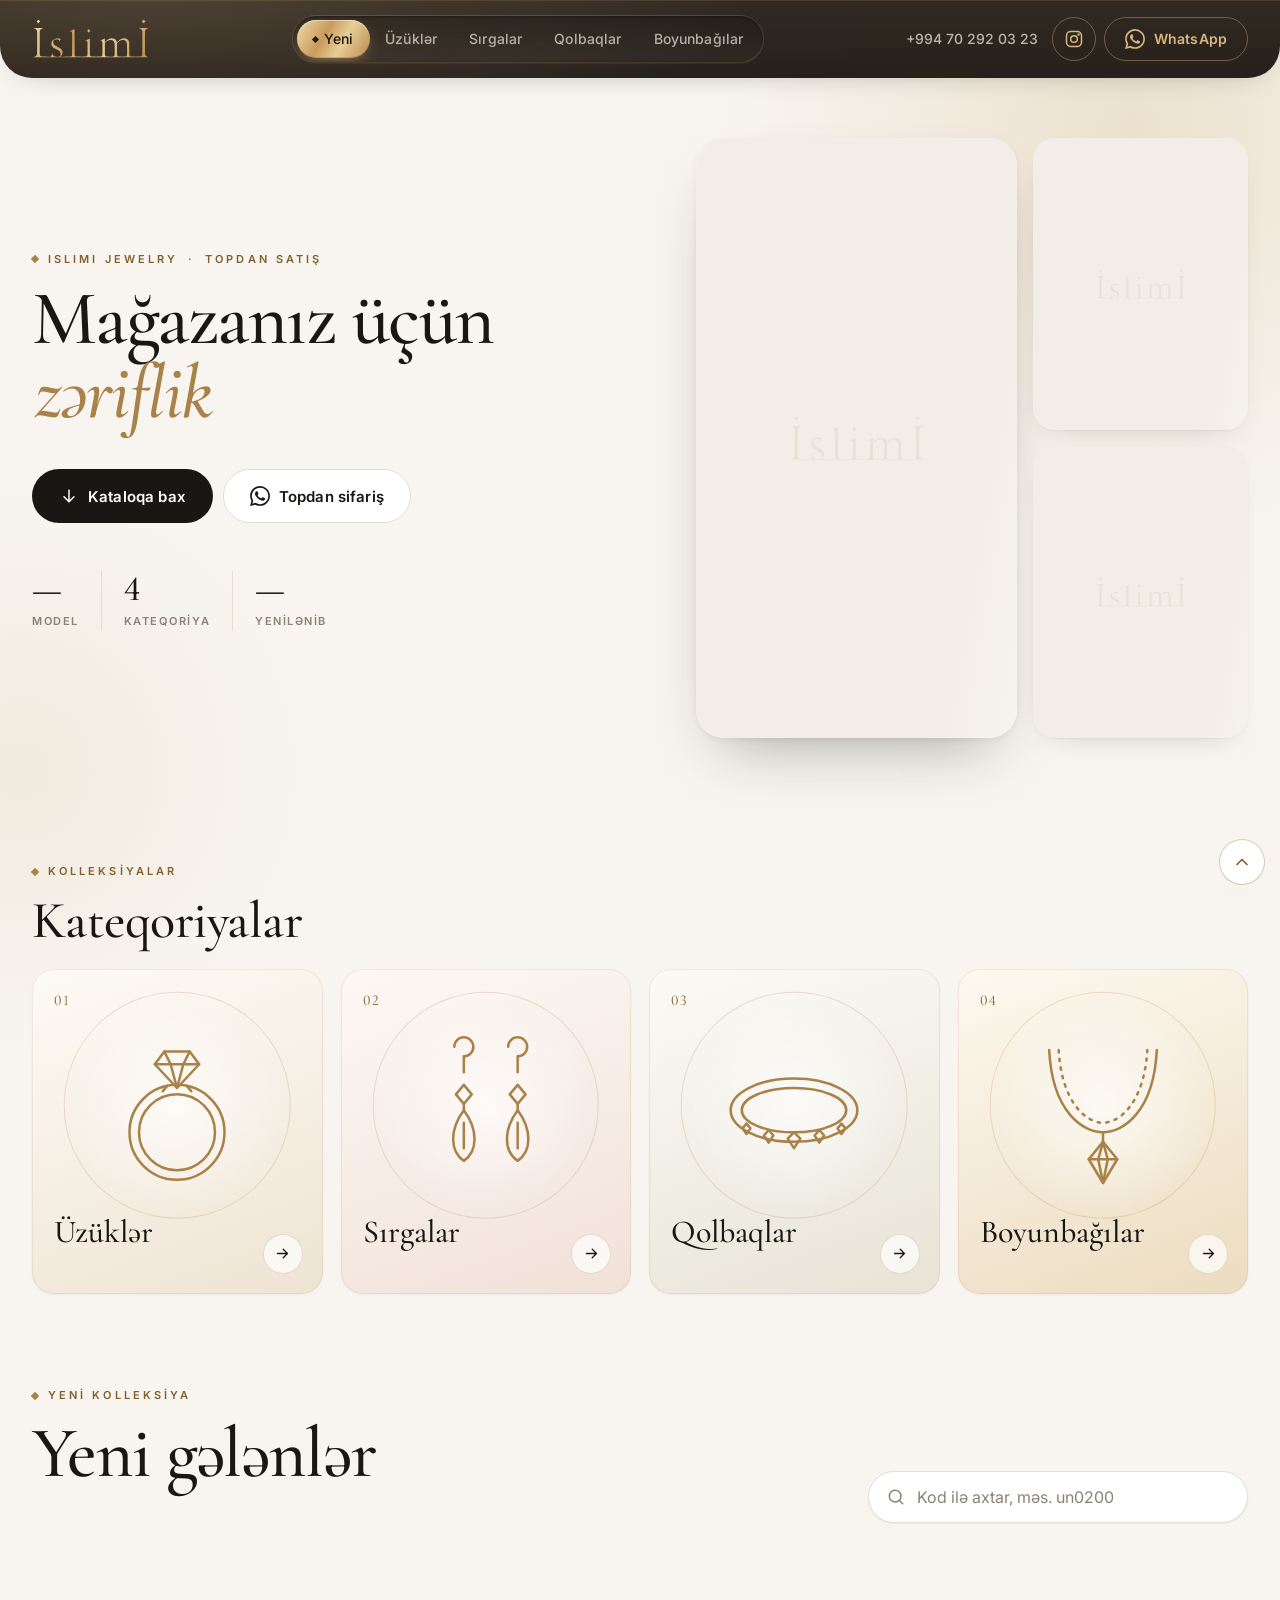
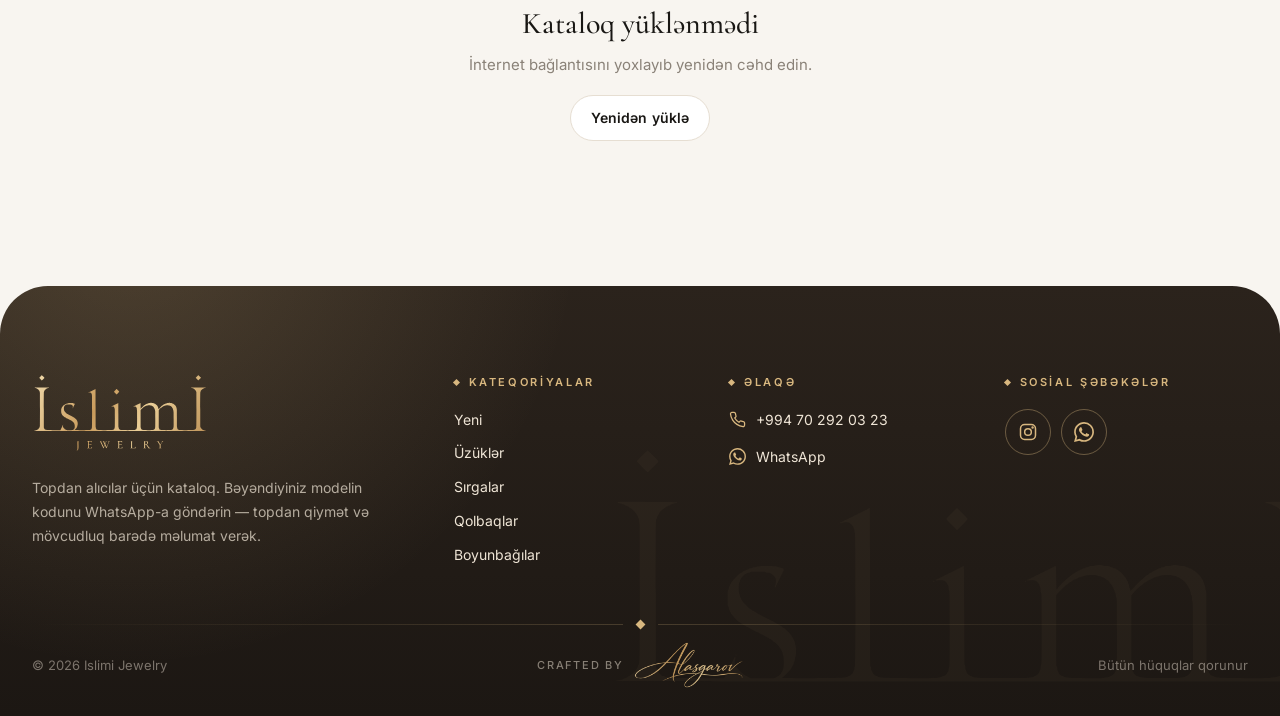
==== index.html @ 76384a24 "Keep the light copy in the viewer until the full video can play through On slow connections the view" ====
<!DOCTYPE html>
<html lang="az">
<head>
  <meta charset="UTF-8" />
  <meta name="viewport" content="width=device-width, initial-scale=1, viewport-fit=cover" />
  <title>Islimi Jewelry — topdan zinət əşyaları kataloqu</title>
  <meta name="description" content="Islimi Jewelry — topdan alıcılar üçün kataloq: üzüklər, sırgalar, qolbaqlar və boyunbağılar. Modelin kodunu WhatsApp-a göndərin." />
  <meta name="theme-color" content="#2b231c" />
  <link rel="canonical" href="https://catalog.islimi.az/" />
  <meta property="og:type" content="website" />
  <meta property="og:site_name" content="Islimi Jewelry" />
  <meta property="og:title" content="Islimi Jewelry — topdan zinət əşyaları kataloqu" />
  <meta property="og:description" content="Islimi Jewelry — topdan alıcılar üçün kataloq: üzüklər, sırgalar, qolbaqlar və boyunbağılar. Modelin kodunu WhatsApp-a göndərin." />
  <meta property="og:url" content="https://catalog.islimi.az/" />
  <link rel="icon" href="data:image/svg+xml,%3Csvg xmlns='http://www.w3.org/2000/svg' viewBox='0 0 64 64'%3E%3Crect width='64' height='64' rx='16' fill='%23191714'/%3E%3Crect x='23' y='23' width='18' height='18' fill='%23c9a76f' transform='rotate(45 32 32)'/%3E%3C/svg%3E" />

  <link rel="preconnect" href="https://upload-to-r2.ramizagayev122.workers.dev" crossorigin />
  <link rel="preconnect" href="https://video.islimi.az" />
  <link rel="preconnect" href="https://fonts.googleapis.com" />
  <link rel="preconnect" href="https://fonts.gstatic.com" crossorigin />
  <link rel="stylesheet" href="https://fonts.googleapis.com/css2?family=Cormorant+Garamond:ital,wght@0,500;0,600;1,500&amp;family=Inter:wght@400;500;600&amp;display=swap" />
  <link rel="stylesheet" href="/assets/catalog.css?v=df0a2f86" />
  <script defer src="/assets/catalog.js?v=a91914e0"></script>

  <script type="text/javascript">
    (function(c,l,a,r,i,t,y){
        c[a]=c[a]||function(){(c[a].q=c[a].q||[]).push(arguments)};
        t=l.createElement(r);t.async=1;t.src="https://www.clarity.ms/tag/"+i;
        y=l.getElementsByTagName(r)[0];y.parentNode.insertBefore(t,y);
    })(window, document, "clarity", "script", "shfkj35kk3");
  </script>
</head>
<body class="is-home">
  <a class="skip" href="#grid">Kataloqa keç</a>

  <header class="header" id="header">
    <div class="header__inner wrap">
      <a class="header__logo" href="/" aria-label="Islimi Jewelry — ana səhifə"><span class="logo-mark" role="img" aria-label="Islimi"></span></a>
      <nav class="cats" id="cats" aria-label="Kateqoriyalar">
        <span class="cats__pill" aria-hidden="true"></span>
        <a class="chip" href="/" data-slug="" aria-current="page"><span class="diamond" aria-hidden="true"></span>Yeni</a>
        <a class="chip" href="/uzukler" data-slug="uzukler">Üzüklər <span class="chip__count"></span></a>
        <a class="chip" href="/sirqalar" data-slug="sirqalar">Sırgalar <span class="chip__count"></span></a>
        <a class="chip" href="/qolbaqlar" data-slug="qolbaqlar">Qolbaqlar <span class="chip__count"></span></a>
        <a class="chip" href="/boyunbagilar" data-slug="boyunbagilar">Boyunbağılar <span class="chip__count"></span></a>
      </nav>
      <div class="header__actions">
        <a class="header__phone" href="tel:+994702920323">+994 70 292 03 23</a>
        <a class="icon-btn header__call" href="tel:+994702920323" aria-label="Zəng edin: +994 70 292 03 23"><svg class="icon" viewBox="0 0 24 24" fill="none" stroke="currentColor" stroke-width="1.8" stroke-linecap="round" stroke-linejoin="round" aria-hidden="true"><path d="M22 16.92v3a2 2 0 0 1-2.18 2 19.79 19.79 0 0 1-8.63-3.07 19.5 19.5 0 0 1-6-6 19.79 19.79 0 0 1-3.07-8.67A2 2 0 0 1 4.11 2h3a2 2 0 0 1 2 1.72c.13.96.36 1.9.7 2.81a2 2 0 0 1-.45 2.11L8.09 9.91a16 16 0 0 0 6 6l1.27-1.27a2 2 0 0 1 2.11-.45c.91.34 1.85.57 2.81.7A2 2 0 0 1 22 16.92z"/></svg></a>
        <a class="icon-btn" href="https://www.instagram.com/islimi_jewellery/" target="_blank" rel="noopener" aria-label="Instagram"><svg class="icon" viewBox="0 0 24 24" fill="none" stroke="currentColor" stroke-width="1.8" stroke-linecap="round" stroke-linejoin="round" aria-hidden="true"><rect x="3" y="3" width="18" height="18" rx="5"/><circle cx="12" cy="12" r="4"/><circle cx="17.5" cy="6.5" r=".6" fill="currentColor"/></svg></a>
        <a class="btn btn--wa header__wa" href="https://wa.me/994702920323?text=Salam%21" target="_blank" rel="noopener" aria-label="WhatsApp ilə yazın"><svg class="icon" viewBox="0 0 24 24" fill="currentColor" aria-hidden="true"><path d="M17.47 14.38c-.3-.15-1.76-.87-2.03-.97-.27-.1-.47-.15-.67.15-.2.3-.77.97-.94 1.16-.17.2-.35.22-.64.08-.3-.15-1.26-.47-2.39-1.48-.88-.79-1.48-1.76-1.65-2.06-.17-.3-.02-.46.13-.6.13-.14.3-.35.45-.52.15-.18.2-.3.3-.5.1-.2.05-.37-.03-.52-.07-.15-.67-1.61-.92-2.2-.24-.58-.49-.5-.67-.51h-.57c-.2 0-.52.07-.79.37-.27.3-1.04 1.02-1.04 2.48 0 1.46 1.07 2.88 1.21 3.07.15.2 2.1 3.2 5.08 4.49.71.31 1.26.49 1.7.63.71.22 1.36.19 1.87.12.57-.09 1.76-.72 2-1.41.25-.7.25-1.29.18-1.42-.08-.12-.28-.2-.57-.35M12.05 21.79h-.01a9.87 9.87 0 0 1-5.03-1.38l-.36-.21-3.74.98 1-3.65-.24-.37a9.86 9.86 0 0 1-1.51-5.26c0-5.45 4.44-9.88 9.89-9.88 2.64 0 5.12 1.03 6.99 2.9a9.83 9.83 0 0 1 2.89 6.99c0 5.45-4.44 9.88-9.88 9.88m8.41-18.3A11.82 11.82 0 0 0 12.05 0C5.5 0 .16 5.34.16 11.89c0 2.1.55 4.14 1.59 5.95L.06 24l6.3-1.65a11.88 11.88 0 0 0 5.69 1.45c6.55 0 11.89-5.34 11.89-11.89 0-3.18-1.24-6.17-3.48-8.42"/></svg><span>WhatsApp</span></a>
      </div>
    </div>
  </header>

  <main>
    <section class="hero home-only is-loading" id="hero">
      <div class="wrap hero__grid">
        <div class="hero__text reveal">
          <p class="eyebrow"><span class="diamond" aria-hidden="true"></span><span lang="en">Islimi Jewelry</span><span aria-hidden="true">·</span><span>Topdan satış</span></p>
          <h1 class="hero__title">Mağazanız üçün <em>zəriflik</em></h1>
          <div class="hero__cta">
            <a class="btn btn--dark btn--lg" href="#catalog" data-scroll><svg class="icon" viewBox="0 0 24 24" fill="none" stroke="currentColor" stroke-width="1.8" stroke-linecap="round" stroke-linejoin="round" aria-hidden="true"><path d="M12 5v14M6 13l6 6 6-6"/></svg>Kataloqa bax</a>
            <a class="btn btn--ghost btn--lg" href="https://wa.me/994702920323?text=Salam%21" target="_blank" rel="noopener"><svg class="icon" viewBox="0 0 24 24" fill="currentColor" aria-hidden="true"><path d="M17.47 14.38c-.3-.15-1.76-.87-2.03-.97-.27-.1-.47-.15-.67.15-.2.3-.77.97-.94 1.16-.17.2-.35.22-.64.08-.3-.15-1.26-.47-2.39-1.48-.88-.79-1.48-1.76-1.65-2.06-.17-.3-.02-.46.13-.6.13-.14.3-.35.45-.52.15-.18.2-.3.3-.5.1-.2.05-.37-.03-.52-.07-.15-.67-1.61-.92-2.2-.24-.58-.49-.5-.67-.51h-.57c-.2 0-.52.07-.79.37-.27.3-1.04 1.02-1.04 2.48 0 1.46 1.07 2.88 1.21 3.07.15.2 2.1 3.2 5.08 4.49.71.31 1.26.49 1.7.63.71.22 1.36.19 1.87.12.57-.09 1.76-.72 2-1.41.25-.7.25-1.29.18-1.42-.08-.12-.28-.2-.57-.35M12.05 21.79h-.01a9.87 9.87 0 0 1-5.03-1.38l-.36-.21-3.74.98 1-3.65-.24-.37a9.86 9.86 0 0 1-1.51-5.26c0-5.45 4.44-9.88 9.89-9.88 2.64 0 5.12 1.03 6.99 2.9a9.83 9.83 0 0 1 2.89 6.99c0 5.45-4.44 9.88-9.88 9.88m8.41-18.3A11.82 11.82 0 0 0 12.05 0C5.5 0 .16 5.34.16 11.89c0 2.1.55 4.14 1.59 5.95L.06 24l6.3-1.65a11.88 11.88 0 0 0 5.69 1.45c6.55 0 11.89-5.34 11.89-11.89 0-3.18-1.24-6.17-3.48-8.42"/></svg>Topdan sifariş</a>
          </div>
          <dl class="hero__stats">
            <div class="stat"><dt class="stat__label">model</dt><dd class="stat__num" id="statTotal"></dd></div>
            <div class="stat"><dt class="stat__label">kateqoriya</dt><dd class="stat__num">4</dd></div>
            <div class="stat"><dt class="stat__label">yenilənib</dt><dd class="stat__num" id="statUpdated"></dd></div>
          </dl>
        </div>
        <div class="hero__visual reveal" id="heroShots">
          <button class="shot shot--main media" type="button" data-shot="0" aria-label="Məhsula bax">
            <span class="shot__ph logo-mark" aria-hidden="true"></span>
            <video muted playsinline loop preload="none"></video>
            <span class="badge badge--pin shot__badge" hidden><span class="diamond" aria-hidden="true"></span>Seçilmiş</span>
          </button>
          <button class="shot media" type="button" data-shot="1" aria-label="Məhsula bax">
            <span class="shot__ph logo-mark" aria-hidden="true"></span>
            <video muted playsinline loop preload="none"></video>
            <span class="shot__code"></span>
          </button>
          <button class="shot media" type="button" data-shot="2" aria-label="Məhsula bax">
            <span class="shot__ph logo-mark" aria-hidden="true"></span>
            <video muted playsinline loop preload="none"></video>
            <span class="shot__code"></span>
          </button>
          <div class="hero__tag" id="heroTag" hidden>
            <span class="hero__tag-text"><span class="hero__tag-code" id="heroCode"></span><span class="hero__tag-cat" id="heroCat"></span></span>
            <a class="card__wa" id="heroWa" href="https://wa.me/994702920323?text=Salam%21" target="_blank" rel="noopener" aria-label="WhatsApp ilə sifariş et"><svg class="icon" viewBox="0 0 24 24" fill="currentColor" aria-hidden="true"><path d="M17.47 14.38c-.3-.15-1.76-.87-2.03-.97-.27-.1-.47-.15-.67.15-.2.3-.77.97-.94 1.16-.17.2-.35.22-.64.08-.3-.15-1.26-.47-2.39-1.48-.88-.79-1.48-1.76-1.65-2.06-.17-.3-.02-.46.13-.6.13-.14.3-.35.45-.52.15-.18.2-.3.3-.5.1-.2.05-.37-.03-.52-.07-.15-.67-1.61-.92-2.2-.24-.58-.49-.5-.67-.51h-.57c-.2 0-.52.07-.79.37-.27.3-1.04 1.02-1.04 2.48 0 1.46 1.07 2.88 1.21 3.07.15.2 2.1 3.2 5.08 4.49.71.31 1.26.49 1.7.63.71.22 1.36.19 1.87.12.57-.09 1.76-.72 2-1.41.25-.7.25-1.29.18-1.42-.08-.12-.28-.2-.57-.35M12.05 21.79h-.01a9.87 9.87 0 0 1-5.03-1.38l-.36-.21-3.74.98 1-3.65-.24-.37a9.86 9.86 0 0 1-1.51-5.26c0-5.45 4.44-9.88 9.89-9.88 2.64 0 5.12 1.03 6.99 2.9a9.83 9.83 0 0 1 2.89 6.99c0 5.45-4.44 9.88-9.88 9.88m8.41-18.3A11.82 11.82 0 0 0 12.05 0C5.5 0 .16 5.34.16 11.89c0 2.1.55 4.14 1.59 5.95L.06 24l6.3-1.65a11.88 11.88 0 0 0 5.69 1.45c6.55 0 11.89-5.34 11.89-11.89 0-3.18-1.24-6.17-3.48-8.42"/></svg></a>
          </div>
        </div>
      </div>
    </section>

    <section class="section home-only reveal">
      <div class="wrap">
        <div class="section-head">
          <div>
            <p class="eyebrow"><span class="diamond" aria-hidden="true"></span>Kolleksiyalar</p>
            <h2 class="section-title">Kateqoriyalar</h2>
          </div>
        </div>
        <div class="tiles" id="tiles">
          <a class="tile tile--uzukler" href="/uzukler" data-slug="uzukler">
            <span class="tile__index">01</span>
            <span class="tile__icon" aria-hidden="true"><svg viewBox="0 0 120 120" fill="none" stroke="currentColor" stroke-width="1.6" stroke-linecap="round" stroke-linejoin="round"><circle cx="60" cy="76" r="30"/><circle cx="60" cy="76" r="24"/><path d="M46 33 52 25h16l6 8-14 15z"/><path d="M46 33h28M52 25l4 8 4 15 4-15 4-8"/><path d="M54 46.5l-3 3.5M66 46.5l3 3.5"/></svg></span>
            <span class="tile__body"><span><span class="tile__name">Üzüklər</span><span class="tile__count" data-count="uzukler">&nbsp;</span></span><span class="tile__arrow"><svg class="icon" viewBox="0 0 24 24" fill="none" stroke="currentColor" stroke-width="1.8" stroke-linecap="round" stroke-linejoin="round" aria-hidden="true"><path d="M5 12h14M13 6l6 6-6 6"/></svg></span></span>
          </a>
          <a class="tile tile--sirqalar" href="/sirqalar" data-slug="sirqalar">
            <span class="tile__index">02</span>
            <span class="tile__icon" aria-hidden="true"><svg viewBox="0 0 120 120" fill="none" stroke="currentColor" stroke-width="1.6" stroke-linecap="round" stroke-linejoin="round"><path d="M40 22a6 6 0 1 1 6 6v10"/><path d="M46 46l5 6-5 6-5-6z"/><path d="M46 58v4"/><path d="M46 62c-9 12-9 26 0 32 9-6 9-20 0-32z"/><path d="M46 70v16"/><path d="M74 22a6 6 0 1 1 6 6v10"/><path d="M80 46l5 6-5 6-5-6z"/><path d="M80 58v4"/><path d="M80 62c-9 12-9 26 0 32 9-6 9-20 0-32z"/><path d="M80 70v16"/></svg></span>
            <span class="tile__body"><span><span class="tile__name">Sırgalar</span><span class="tile__count" data-count="sirqalar">&nbsp;</span></span><span class="tile__arrow"><svg class="icon" viewBox="0 0 24 24" fill="none" stroke="currentColor" stroke-width="1.8" stroke-linecap="round" stroke-linejoin="round" aria-hidden="true"><path d="M5 12h14M13 6l6 6-6 6"/></svg></span></span>
          </a>
          <a class="tile tile--qolbaqlar" href="/qolbaqlar" data-slug="qolbaqlar">
            <span class="tile__index">03</span>
            <span class="tile__icon" aria-hidden="true"><svg viewBox="0 0 120 120" fill="none" stroke="currentColor" stroke-width="1.6" stroke-linecap="round" stroke-linejoin="round"><ellipse cx="60" cy="62" rx="40" ry="20"/><ellipse cx="60" cy="62" rx="33" ry="14"/><path d="M60 76l4 4-4 6-4-6z"/><path d="M44 74.5l3 3.5-3 4.5-3-4.5zM76 74.5l3 3.5-3 4.5-3-4.5z"/><path d="M30 70.5l2.5 3-2.5 3.5-2.5-3.5zM90 70.5l2.5 3-2.5 3.5-2.5-3.5z"/></svg></span>
            <span class="tile__body"><span><span class="tile__name">Qolbaqlar</span><span class="tile__count" data-count="qolbaqlar">&nbsp;</span></span><span class="tile__arrow"><svg class="icon" viewBox="0 0 24 24" fill="none" stroke="currentColor" stroke-width="1.8" stroke-linecap="round" stroke-linejoin="round" aria-hidden="true"><path d="M5 12h14M13 6l6 6-6 6"/></svg></span></span>
          </a>
          <a class="tile tile--boyunbagilar" href="/boyunbagilar" data-slug="boyunbagilar">
            <span class="tile__index">04</span>
            <span class="tile__icon" aria-hidden="true"><svg viewBox="0 0 120 120" fill="none" stroke="currentColor" stroke-width="1.6" stroke-linecap="round" stroke-linejoin="round"><path d="M26 24c2 40 22 52 34 52s32-12 34-52"/><path d="M32 24c2 34 18 46 28 46s26-12 28-46" stroke-dasharray="1.5 4"/><path d="M60 76v6"/><path d="M60 82l9 11-9 15-9-15z"/><path d="M51 93h18M60 82l-3 11 3 15 3-15z"/></svg></span>
            <span class="tile__body"><span><span class="tile__name">Boyunbağılar</span><span class="tile__count" data-count="boyunbagilar">&nbsp;</span></span><span class="tile__arrow"><svg class="icon" viewBox="0 0 24 24" fill="none" stroke="currentColor" stroke-width="1.8" stroke-linecap="round" stroke-linejoin="round" aria-hidden="true"><path d="M5 12h14M13 6l6 6-6 6"/></svg></span></span>
          </a>
        </div>
      </div>
    </section>

    <section class="wrap" id="catalog">
      <div class="intro">
        <div>
          <p class="eyebrow" id="pageEyebrow"><span class="diamond" aria-hidden="true"></span>Yeni kolleksiya</p>
          <h2 class="intro__title" id="pageTitle">Yeni gələnlər</h2>
          <p class="intro__meta" id="pageMeta" aria-live="polite"></p>
        </div>
        <label class="search" role="search">
          <svg class="icon" viewBox="0 0 24 24" fill="none" stroke="currentColor" stroke-width="1.8" stroke-linecap="round" stroke-linejoin="round" aria-hidden="true"><circle cx="11" cy="11" r="7"/><path d="m20 20-3.5-3.5"/></svg>
          <input id="search" type="search" placeholder="Kod ilə axtar, məs. un0200" autocomplete="off" autocapitalize="off" spellcheck="false" enterkeyhint="search" aria-label="Kod ilə axtar" />
          <button class="search__clear" id="searchClear" type="button" aria-label="Təmizlə" hidden><svg class="icon" viewBox="0 0 24 24" fill="none" stroke="currentColor" stroke-width="2" stroke-linecap="round" stroke-linejoin="round" aria-hidden="true"><path d="M6 6l12 12M18 6 6 18"/></svg></button>
        </label>
      </div>

      <div class="grid" id="grid"></div>
      <div class="status" id="status" aria-live="polite"></div>
      <button class="btn btn--outline more" id="more" type="button" hidden>Daha çox göstər</button>
      <div class="sentinel" id="sentinel" aria-hidden="true"></div>
    </section>

  </main>

  <footer class="footer">
    <div class="wrap">
      <div class="footer__grid">
        <div class="footer__about">
          <a href="/" class="footer__logo" aria-label="Islimi Jewelry"><span class="logo-mark logo-mark--full" role="img" aria-label="Islimi Jewelry"></span></a>
          <p>Topdan alıcılar üçün kataloq. Bəyəndiyiniz modelin kodunu WhatsApp-a göndərin — topdan qiymət və mövcudluq barədə məlumat verək.</p>
        </div>
        <div>
          <h4>Kateqoriyalar</h4>
          <ul class="footer__cats">
            <li><a href="/">Yeni</a></li>
            <li><a href="/uzukler">Üzüklər</a></li>
            <li><a href="/sirqalar">Sırgalar</a></li>
            <li><a href="/qolbaqlar">Qolbaqlar</a></li>
            <li><a href="/boyunbagilar">Boyunbağılar</a></li>
          </ul>
        </div>
        <div>
          <h4>Əlaqə</h4>
          <ul>
            <li><a class="contact" href="tel:+994702920323"><svg class="icon" viewBox="0 0 24 24" fill="none" stroke="currentColor" stroke-width="1.8" stroke-linecap="round" stroke-linejoin="round" aria-hidden="true"><path d="M22 16.92v3a2 2 0 0 1-2.18 2 19.79 19.79 0 0 1-8.63-3.07 19.5 19.5 0 0 1-6-6 19.79 19.79 0 0 1-3.07-8.67A2 2 0 0 1 4.11 2h3a2 2 0 0 1 2 1.72c.13.96.36 1.9.7 2.81a2 2 0 0 1-.45 2.11L8.09 9.91a16 16 0 0 0 6 6l1.27-1.27a2 2 0 0 1 2.11-.45c.91.34 1.85.57 2.81.7A2 2 0 0 1 22 16.92z"/></svg>+994 70 292 03 23</a></li>
            <li><a class="contact" href="https://wa.me/994702920323?text=Salam%21" target="_blank" rel="noopener"><svg class="icon" viewBox="0 0 24 24" fill="currentColor" aria-hidden="true"><path d="M17.47 14.38c-.3-.15-1.76-.87-2.03-.97-.27-.1-.47-.15-.67.15-.2.3-.77.97-.94 1.16-.17.2-.35.22-.64.08-.3-.15-1.26-.47-2.39-1.48-.88-.79-1.48-1.76-1.65-2.06-.17-.3-.02-.46.13-.6.13-.14.3-.35.45-.52.15-.18.2-.3.3-.5.1-.2.05-.37-.03-.52-.07-.15-.67-1.61-.92-2.2-.24-.58-.49-.5-.67-.51h-.57c-.2 0-.52.07-.79.37-.27.3-1.04 1.02-1.04 2.48 0 1.46 1.07 2.88 1.21 3.07.15.2 2.1 3.2 5.08 4.49.71.31 1.26.49 1.7.63.71.22 1.36.19 1.87.12.57-.09 1.76-.72 2-1.41.25-.7.25-1.29.18-1.42-.08-.12-.28-.2-.57-.35M12.05 21.79h-.01a9.87 9.87 0 0 1-5.03-1.38l-.36-.21-3.74.98 1-3.65-.24-.37a9.86 9.86 0 0 1-1.51-5.26c0-5.45 4.44-9.88 9.89-9.88 2.64 0 5.12 1.03 6.99 2.9a9.83 9.83 0 0 1 2.89 6.99c0 5.45-4.44 9.88-9.88 9.88m8.41-18.3A11.82 11.82 0 0 0 12.05 0C5.5 0 .16 5.34.16 11.89c0 2.1.55 4.14 1.59 5.95L.06 24l6.3-1.65a11.88 11.88 0 0 0 5.69 1.45c6.55 0 11.89-5.34 11.89-11.89 0-3.18-1.24-6.17-3.48-8.42"/></svg>WhatsApp</a></li>
            <li class="contact-ig"><a class="contact" href="https://www.instagram.com/islimi_jewellery/" target="_blank" rel="noopener"><svg class="icon" viewBox="0 0 24 24" fill="none" stroke="currentColor" stroke-width="1.8" stroke-linecap="round" stroke-linejoin="round" aria-hidden="true"><rect x="3" y="3" width="18" height="18" rx="5"/><circle cx="12" cy="12" r="4"/><circle cx="17.5" cy="6.5" r=".6" fill="currentColor"/></svg>@islimi_jewellery</a></li>
          </ul>
        </div>
        <div>
          <h4>Sosial şəbəkələr</h4>
          <div class="footer__social">
            <a href="https://www.instagram.com/islimi_jewellery/" target="_blank" rel="noopener" aria-label="Instagram"><svg class="icon" viewBox="0 0 24 24" fill="none" stroke="currentColor" stroke-width="1.8" stroke-linecap="round" stroke-linejoin="round" aria-hidden="true"><rect x="3" y="3" width="18" height="18" rx="5"/><circle cx="12" cy="12" r="4"/><circle cx="17.5" cy="6.5" r=".6" fill="currentColor"/></svg></a>
            <a href="https://wa.me/994702920323?text=Salam%21" target="_blank" rel="noopener" aria-label="WhatsApp"><svg class="icon" viewBox="0 0 24 24" fill="currentColor" aria-hidden="true"><path d="M17.47 14.38c-.3-.15-1.76-.87-2.03-.97-.27-.1-.47-.15-.67.15-.2.3-.77.97-.94 1.16-.17.2-.35.22-.64.08-.3-.15-1.26-.47-2.39-1.48-.88-.79-1.48-1.76-1.65-2.06-.17-.3-.02-.46.13-.6.13-.14.3-.35.45-.52.15-.18.2-.3.3-.5.1-.2.05-.37-.03-.52-.07-.15-.67-1.61-.92-2.2-.24-.58-.49-.5-.67-.51h-.57c-.2 0-.52.07-.79.37-.27.3-1.04 1.02-1.04 2.48 0 1.46 1.07 2.88 1.21 3.07.15.2 2.1 3.2 5.08 4.49.71.31 1.26.49 1.7.63.71.22 1.36.19 1.87.12.57-.09 1.76-.72 2-1.41.25-.7.25-1.29.18-1.42-.08-.12-.28-.2-.57-.35M12.05 21.79h-.01a9.87 9.87 0 0 1-5.03-1.38l-.36-.21-3.74.98 1-3.65-.24-.37a9.86 9.86 0 0 1-1.51-5.26c0-5.45 4.44-9.88 9.89-9.88 2.64 0 5.12 1.03 6.99 2.9a9.83 9.83 0 0 1 2.89 6.99c0 5.45-4.44 9.88-9.88 9.88m8.41-18.3A11.82 11.82 0 0 0 12.05 0C5.5 0 .16 5.34.16 11.89c0 2.1.55 4.14 1.59 5.95L.06 24l6.3-1.65a11.88 11.88 0 0 0 5.69 1.45c6.55 0 11.89-5.34 11.89-11.89 0-3.18-1.24-6.17-3.48-8.42"/></svg></a>
          </div>
        </div>
      </div>
      <div class="footer__divider" aria-hidden="true"><span class="diamond"></span></div>
      <div class="footer__bottom">
        <span class="footer__copy">© <span data-year>2026</span> Islimi Jewelry</span>
        <a class="sig" href="https://alasgarov.com" target="_blank" rel="noopener" aria-label="Crafted by Alasgarov"><span>Crafted by</span><svg viewBox="0 0 380 160" aria-hidden="true"><mask id="islSigMask"><g fill="none" stroke="#fff" stroke-linecap="round" stroke-linejoin="round"><path d="M5,115.8l.4,2.4l.6,1.6l1.8,2.1l2,1.3l2.2,1l4.2,.8l4.8,.5l4,0l7-1l4.2-.9l4.3-1.2l5.5-1.9l9-3.8l11.5-6.5l12.3-8.3l10.2-8.4l6.8-6l10-9.7l1.8-2l1.3-2.8l5.2-2.8l1-2.2l2.1-2.5l16.6-18l9.2-9.7l15.5-15.3l8-7.1l7.7-6.1l3.8-2.4l3.8-.9l.8,.5l.1,0l4.8-2l-4.8,2l.2,.6l-.8,3.7l-8.5,15.2l-8,15.5l-8.9,18.7l-4.5,10.3l-.6,2.2l-2.1,2.8l-.5,2.5l-4.8,12.5l-3.2,9.7l-2.1,7.6l-1.5,6.4l-1.2,8.3l.6,7.3l.6,2.7l1.4,2.3l1.4,1.4" pathLength="1" stroke-width="8.5" class="sig-stroke" style="animation-delay:0.1s;animation-duration:0.35s"/><path d="M5,115.8l.5-2l1.1-2.3l1.8-2.5l3.1-3.4l6.7-5.3l9.3-5.6l11.5-5.6l12.8-5l12.2-4.1l16-4.1l10.5-2l12-1.7l4.5-.2l2.1,.8l5-2.3l1.9,.7l10.8,0l9.7,.6l10.7,1.3l2.6,1.4l1.8-1.2l2.2,1.5l6.2,1.7l3.5,1.3l1.5,.9l.5,0l3-3.2l.7-.2l2.3,.1l1.3-.5l3.7-2.9l10.3-9.5l8-8.7l4.8-6l4.3-6l3.7-6l1.4-3.3l.5-2l-.4-1l-1.1-.6l-1.2,0l-1.3,.5l-4.3,2.7l-7.2,6.9l-3.8,4.2l-7.8,9.8l-7.3,10.5l-4.7,7.5l-1.5,4l-3.9,4.5l-.6,2l-5.8,11.5l-2.8,7.2l-.9,3.6l0,2.4l.6,1.8l.7,.7l1.3,.1l3-1.3l6-5l7.3-6.7l1.7-.5l.7,.2l.8,.7l.5,1.5l.7,.5l2.6-.4l4.4-2.9l6-5l3.7-1.3l1.8-2.4l.3-1.2l-.2-.6l3.7-.9l-3.7,.9l0-.2l-.8-1.4l-.8-.8l-2-.5l-1,.1l-2.7,1l-3.7,2.5l-3,2.7l-2.6,3l-2.3,3l-.8,2l.4,1.9l1,.5l2.3-.4l1.2-.6l3.2-2.3l6-5l2.6-.9l.6,.2l.2,.3l-.4,3l.4,2l.5,1.2l.7,.4l1,.1l3-.7l4.7-2.8l6.5-5.1l2.5-1.2l.7-.9l.8-2.3l2.5-2.6l2.5-1.4l1.9-.2l-1.9,.2l-2,1.1l-2,1.7l-1.4,2l-.2,2l.4,1.5l1.9,3l.7,2.5l-.3,2.8l-.8,2l-1.8,2l-3.5,2.5l-3.2,1.3l-2.6,.2l-1.3-.6l-.2-1l.5-1.2l1.6-1.6l3-2.1l4.7-2.6l3.6-.8l1.1-1.5l1.3-.8l2-.6l3.5-1.5l2-.4l.8,.1l.6,.6l.2,1l-1.2,3.2l-.2,2.2l.6,.7l1.2,0l2-.6l1.5-.9l3.3-2.3l6-5.2l1.2-.6l2-.3l.7-1l.1-2l-1-1.2l-1.6-1l-2.2-.2l-2.2,.8l-2,1.1l-7.5,6.2l6.2-5.3l3.5-2.2l2-.6l1.8,0l1.2,.5l1.5,1.4l4-2l-4,2l.4,1l-.2,1.5l-.9,2l-1.3,6.2l-4.3,7.3l-.6,.2l-1.4-.5l-2,.5l-11.7,6.3l-1.7,1.7l-5.4,1.1l-1.6,2l-13,7.8l-8.8,6.3l-7,6.1l-4.6,5l-2.4,3.2l-2,3.8l-1,3.5l.3,2.7l1.5,2.6l2.2,1.4l3,.8l4.8-.2l2.4-.6l4-1.4l6.8-3.6l5.8-4.1l4.7-4.1l5.3-5.2l8.1-10l7-10.8l1.1-3l2.5-2.3l.7-2.5l1.8-3.4l.7-2.5l4.2-6.8l.6-.2l1.3,.2l2-.5l3.7-2.2l2-.5l.7,.3l.4,.6l.2,2.6l.4,1.3l.8,.3l2.2-.6l1.3-.5l2-1.4l6.5-5.2l2.8-.9l.9-.6l1.3-1.7l.6-1.5l0-.1l2.9-.4l-2.9,.4l-.1-.9l-1-1.7l-1.5-.7l-1.8-.1l-3,1.1l-2.4,1.5l-2.6,2.1l-5.8,6.3l-.6,1.5l.2,3l1,.4l3.2-1l8.3-6.4l1-.6l2-.5l.5,.2l.1,.4l-.1,4l.4,1.5l1.1,.9l2-.1l1.3-.4l2-1.1l2.7-1.9l5.3-4.4l2-2l1.3-2.2l1.8-1.6l.7-1l.6-2.2l-.3-.8l-1.1,0l-1.1,.8l-.6,1.2l.1,1.8l.8,.8l1.2,.6l4,.4l.8,.7l.4,1l-.5,2.5l-3.7,6l-1.9,4l.3,2.2l.7,.8l.9,.1l2.3-.5l1.5-.8l4.5-3.2l5-4.1l2-.9l1,0l.5,.4l0,2l.4,2.2l.8,1.4l.8,.3l1.5-.2l2.5-1.2l2.8-2.3l2.3-2.4l1.4-2l1.4-2.8l.3-2.5l-.5-1.3l-1.9-1.1l-1,0l-1,.3l-2,1.3l-2.6,2.3l-4.5,5.7l3.3-4.2l2.5-2.7l2.3-1.8l1.4-.8l1-.2l1,.2l2,1.3l.8,.1l4.8-.5l5.4-1.5l1.8-.1l.7,.4l.4,.6l5.4-3l-5.4,3l-.3,2.3l-3.2,6l-1.6,4.2l-.2,1.5l.1,1.3l.6,.7l.7,.1l1.8-.4l2-1.1l18-16.3l8.2-6.5l6.3-3.6l2.7-1.2l3-.9l1.6-.1" pathLength="1" stroke-width="7.5" class="sig-stroke" style="animation-delay:0.5s;animation-duration:0.95s"/><path d="M99.5,135.5l3.3-2l7.7-3.8l12.5-5.2l10-3.5l3.1-.6l1-1.4l3.7-.4l13.4-3.5l14.8-2.9l12.2-1.7l13.3-1l19.5,.3l2.6,.8l5.2-.8l1.7,.8l7.7,.7l2,1l2.3-1.1l2,.8l13.5,1.8l17.5,1.4l19.5,0l3-.2l16-1.8l20.2-3l7.6-.7l11.7-.3l7,.6l8.5,1.6l3.8,1.1l4.2,1.9l2.2,1.5l2.5,2.3l1.3,2.3l0,2" pathLength="1" stroke-width="7.5" class="sig-stroke" style="animation-delay:1.5s;animation-duration:0.3s"/></g></mask><image href="/assets/alasgarov-gold.webp" width="380" height="160" mask="url(#islSigMask)"/></svg></a>
        <span class="footer__rights">Bütün hüquqlar qorunur</span>
      </div>
    </div>
  </footer>

  <div class="floating">
    <button class="fab fab--top" id="toTop" type="button" aria-label="Yuxarı"><svg class="icon" viewBox="0 0 24 24" fill="none" stroke="currentColor" stroke-width="2" stroke-linecap="round" stroke-linejoin="round" aria-hidden="true"><path d="m18 15-6-6-6 6"/></svg></button>
    <a class="fab fab--wa" href="https://wa.me/994702920323?text=Salam%21" target="_blank" rel="noopener" aria-label="WhatsApp ilə yazın"><svg class="icon" viewBox="0 0 24 24" fill="currentColor" aria-hidden="true"><path d="M17.47 14.38c-.3-.15-1.76-.87-2.03-.97-.27-.1-.47-.15-.67.15-.2.3-.77.97-.94 1.16-.17.2-.35.22-.64.08-.3-.15-1.26-.47-2.39-1.48-.88-.79-1.48-1.76-1.65-2.06-.17-.3-.02-.46.13-.6.13-.14.3-.35.45-.52.15-.18.2-.3.3-.5.1-.2.05-.37-.03-.52-.07-.15-.67-1.61-.92-2.2-.24-.58-.49-.5-.67-.51h-.57c-.2 0-.52.07-.79.37-.27.3-1.04 1.02-1.04 2.48 0 1.46 1.07 2.88 1.21 3.07.15.2 2.1 3.2 5.08 4.49.71.31 1.26.49 1.7.63.71.22 1.36.19 1.87.12.57-.09 1.76-.72 2-1.41.25-.7.25-1.29.18-1.42-.08-.12-.28-.2-.57-.35M12.05 21.79h-.01a9.87 9.87 0 0 1-5.03-1.38l-.36-.21-3.74.98 1-3.65-.24-.37a9.86 9.86 0 0 1-1.51-5.26c0-5.45 4.44-9.88 9.89-9.88 2.64 0 5.12 1.03 6.99 2.9a9.83 9.83 0 0 1 2.89 6.99c0 5.45-4.44 9.88-9.88 9.88m8.41-18.3A11.82 11.82 0 0 0 12.05 0C5.5 0 .16 5.34.16 11.89c0 2.1.55 4.14 1.59 5.95L.06 24l6.3-1.65a11.88 11.88 0 0 0 5.69 1.45c6.55 0 11.89-5.34 11.89-11.89 0-3.18-1.24-6.17-3.48-8.42"/></svg></a>
  </div>

  <div class="toast" id="toast" role="status" aria-live="polite"></div>

  <div class="lb" id="lb" role="dialog" aria-modal="true" aria-labelledby="lbCode" hidden>
    <div class="lb__backdrop" data-close></div>
    <div class="lb__panel">
      <button class="lb__close" type="button" data-close aria-label="Bağla"><svg class="icon" viewBox="0 0 24 24" fill="none" stroke="currentColor" stroke-width="2" stroke-linecap="round" stroke-linejoin="round" aria-hidden="true"><path d="M6 6l12 12M18 6 6 18"/></svg></button>
      <div class="lb__media">
        <video id="lbVideo" playsinline muted loop controls></video>
        <button class="lb__nav lb__nav--prev" id="lbPrev" type="button" aria-label="Əvvəlki"><svg class="icon" viewBox="0 0 24 24" fill="none" stroke="currentColor" stroke-width="2" stroke-linecap="round" stroke-linejoin="round" aria-hidden="true"><path d="m15 18-6-6 6-6"/></svg></button>
        <button class="lb__nav lb__nav--next" id="lbNext" type="button" aria-label="Növbəti"><svg class="icon" viewBox="0 0 24 24" fill="none" stroke="currentColor" stroke-width="2" stroke-linecap="round" stroke-linejoin="round" aria-hidden="true"><path d="m9 18 6-6-6-6"/></svg></button>
        <span class="lb__counter" id="lbCounter"></span>
      </div>
      <div class="lb__info">
        <p class="eyebrow lb__cat"><span class="diamond" aria-hidden="true"></span><span id="lbCat"></span></p>
        <h2 class="lb__code" id="lbCode"></h2>
        <p class="lb__date" id="lbDate"></p>
        <div class="lb__actions">
          <div class="lb__row">
            <button class="btn btn--ghost" id="lbFull" type="button"><svg class="icon" viewBox="0 0 24 24" fill="none" stroke="currentColor" stroke-width="1.8" stroke-linecap="round" stroke-linejoin="round" aria-hidden="true"><path d="M8 3H5a2 2 0 0 0-2 2v3M21 8V5a2 2 0 0 0-2-2h-3M3 16v3a2 2 0 0 0 2 2h3M16 21h3a2 2 0 0 0 2-2v-3"/></svg>Tam ekranda bax</button>
            <button class="btn btn--ghost" id="lbShare" type="button"><svg class="icon" viewBox="0 0 24 24" fill="none" stroke="currentColor" stroke-width="1.8" stroke-linecap="round" stroke-linejoin="round" aria-hidden="true"><path d="M12 3v12M7 8l5-5 5 5"/><path d="M5 13v5a3 3 0 0 0 3 3h8a3 3 0 0 0 3-3v-5"/></svg>Paylaş</button>
          </div>
          <a class="btn btn--wa btn--block" id="lbWa" href="#" target="_blank" rel="noopener"><svg class="icon" viewBox="0 0 24 24" fill="currentColor" aria-hidden="true"><path d="M17.47 14.38c-.3-.15-1.76-.87-2.03-.97-.27-.1-.47-.15-.67.15-.2.3-.77.97-.94 1.16-.17.2-.35.22-.64.08-.3-.15-1.26-.47-2.39-1.48-.88-.79-1.48-1.76-1.65-2.06-.17-.3-.02-.46.13-.6.13-.14.3-.35.45-.52.15-.18.2-.3.3-.5.1-.2.05-.37-.03-.52-.07-.15-.67-1.61-.92-2.2-.24-.58-.49-.5-.67-.51h-.57c-.2 0-.52.07-.79.37-.27.3-1.04 1.02-1.04 2.48 0 1.46 1.07 2.88 1.21 3.07.15.2 2.1 3.2 5.08 4.49.71.31 1.26.49 1.7.63.71.22 1.36.19 1.87.12.57-.09 1.76-.72 2-1.41.25-.7.25-1.29.18-1.42-.08-.12-.28-.2-.57-.35M12.05 21.79h-.01a9.87 9.87 0 0 1-5.03-1.38l-.36-.21-3.74.98 1-3.65-.24-.37a9.86 9.86 0 0 1-1.51-5.26c0-5.45 4.44-9.88 9.89-9.88 2.64 0 5.12 1.03 6.99 2.9a9.83 9.83 0 0 1 2.89 6.99c0 5.45-4.44 9.88-9.88 9.88m8.41-18.3A11.82 11.82 0 0 0 12.05 0C5.5 0 .16 5.34.16 11.89c0 2.1.55 4.14 1.59 5.95L.06 24l6.3-1.65a11.88 11.88 0 0 0 5.69 1.45c6.55 0 11.89-5.34 11.89-11.89 0-3.18-1.24-6.17-3.48-8.42"/></svg>WhatsApp ilə sifariş et</a>
          <p class="lb__hint"><span class="diamond" aria-hidden="true"></span>Adətən bir neçə dəqiqə ərzində cavab veririk.</p>
        </div>
      </div>
    </div>
  </div>
</body>
</html>
---- assets/catalog.css ----
/* Islimi — каталог. Общие стили для всех страниц каталога. */

:root {
  --bg: #f8f5f0;
  --bg-2: #f1ebe2;
  --surface: #ffffff;
  --ink: #191714;
  --ink-2: #4a443d;
  --muted: #8a8278;
  --line: #e6ded2;
  --line-2: #eee8df;
  --gold: #a9824a;
  --gold-2: #c9a76f;
  --gold-ink: #80602c;
  --gold-soft: #f3eadb;
  --cream: #efe7da;
  --wa: #1f9d55;
  --wa-hover: #198547;
  --wa-soft: #e5f4eb;

  /* тёмная кофейная рамка страницы: шапка и подвал */
  --esp-1: #2b231c;
  --esp-2: #1c1713;
  --champagne: #d8b77f;
  --cream-text: #efe5d6;
  --gold-grad: linear-gradient(120deg, #f1dcae 0%, #c99b5c 38%, #e9cd96 62%, #b78a4f 100%);

  --radius: 22px;
  --radius-lg: 28px;
  --shadow-sm: 0 1px 2px rgba(25, 23, 20, .05);
  --shadow: 0 1px 2px rgba(25, 23, 20, .04), 0 12px 32px -18px rgba(25, 23, 20, .22);
  --shadow-lg: 0 2px 6px rgba(25, 23, 20, .05), 0 30px 60px -28px rgba(25, 23, 20, .38);

  --font-sans: "Inter", system-ui, -apple-system, "Segoe UI", Roboto, sans-serif;
  --font-serif: "Cormorant Garamond", "Times New Roman", Georgia, serif;
  --ease: cubic-bezier(.2, .7, .2, 1);
  --gutter: 16px;
  --max: 1280px;
  --bar-h: 60px;

  color-scheme: light;
}

@media (min-width: 720px) { :root { --gutter: 32px; } }

*, *::before, *::after { box-sizing: border-box; }

html { -webkit-text-size-adjust: 100%; scroll-padding-top: 80px; }

body {
  margin: 0;
  min-height: 100vh;
  background: var(--bg);
  color: var(--ink);
  font-family: var(--font-sans);
  font-size: 15px;
  line-height: 1.55;
  -webkit-font-smoothing: antialiased;
  -webkit-tap-highlight-color: transparent;
}
body.no-scroll { overflow: hidden; }

img, svg, video { display: block; }
a { color: inherit; text-decoration: none; }
button { font: inherit; color: inherit; cursor: pointer; }
[hidden] { display: none !important; }

.wrap {
  width: 100%;
  max-width: var(--max);
  margin: 0 auto;
  padding-left: max(var(--gutter), env(safe-area-inset-left));
  padding-right: max(var(--gutter), env(safe-area-inset-right));
}

.skip { position: absolute; left: 12px; top: -60px; z-index: 100; background: var(--ink); color: #fff; padding: 10px 14px; border-radius: 10px; }
.skip:focus { top: 12px; }
:focus-visible { outline: 2px solid var(--gold); outline-offset: 2px; }

.icon { width: 20px; height: 20px; flex: none; }

/* Логотип: SVG как маска — один файл, любой цвет (берётся из color) */
.logo-mark {
  display: block; background: currentColor;
  -webkit-mask: url(/assets/logo-wordmark.svg) center / contain no-repeat;
  mask: url(/assets/logo-wordmark.svg) center / contain no-repeat;
  aspect-ratio: 3 / 1;
}
.logo-mark--full {
  -webkit-mask-image: url(/assets/logo.svg);
  mask-image: url(/assets/logo.svg);
  aspect-ratio: 2.237 / 1;
}

/* Ромбик — мотив из логотипа */
.diamond { display: inline-block; width: 6px; height: 6px; background: var(--gold); transform: rotate(45deg); flex: none; }

/* ---------- Кнопки ---------- */

.btn {
  display: inline-flex; align-items: center; justify-content: center; gap: 9px;
  height: 46px; padding: 0 20px;
  border: 1px solid transparent; border-radius: 999px;
  font-size: 14px; font-weight: 600; letter-spacing: .01em; white-space: nowrap;
  transition: background-color .2s, border-color .2s, color .2s, transform .15s var(--ease), box-shadow .2s;
  -webkit-user-select: none; user-select: none;
}
.btn:active { transform: scale(.97); }
.btn--wa { background: var(--wa); color: #fff; box-shadow: 0 10px 24px -12px rgba(31, 157, 85, .6); }
.btn--wa:hover { background: var(--wa-hover); }
.btn--dark { background: var(--ink); color: #fff; }
.btn--dark:hover { background: #2c2823; }
.btn--ghost { background: var(--surface); border-color: var(--line); color: var(--ink); }
.btn--ghost:hover { border-color: var(--ink-2); }
.btn--outline { background: transparent; border-color: var(--line); }
.btn--outline:hover { border-color: var(--ink-2); background: var(--surface); }
.btn--block { width: 100%; height: 54px; font-size: 15px; }
.btn--lg { height: 54px; padding: 0 26px; font-size: 15px; }

.icon-btn {
  display: inline-grid; place-items: center;
  width: 44px; height: 44px; border-radius: 999px;
  border: 1px solid var(--line); background: var(--surface); color: var(--ink);
  transition: border-color .2s, transform .15s var(--ease);
}
.icon-btn:hover { border-color: var(--ink-2); }
.icon-btn:active { transform: scale(.94); }
.icon-btn--wa { background: var(--wa); border-color: var(--wa); color: #fff; }
.icon-btn--wa:hover { background: var(--wa-hover); border-color: var(--wa-hover); }

/* ---------- Шапка ---------- */
/* На телефоне: строка с логотипом уезжает при прокрутке, категории остаются (sticky с отрицательным top). */

.header {
  /* при прокрутке строка с логотипом уезжает, но над категориями остаётся 8 px — капсула не упирается в край экрана */
  position: sticky; top: calc(-1 * var(--bar-h) + 8px - env(safe-area-inset-top)); z-index: 40;
  padding-top: env(safe-area-inset-top);
  background:
    radial-gradient(600px 160px at 12% 0%, rgba(216, 183, 127, .16), rgba(216, 183, 127, 0)),
    linear-gradient(180deg, rgba(43, 35, 28, .97), rgba(31, 25, 20, .97));
  -webkit-backdrop-filter: saturate(1.4) blur(14px);
  backdrop-filter: saturate(1.4) blur(14px);
  color: var(--cream-text);
  border-radius: 0 0 24px 24px;
  box-shadow: 0 1px 0 rgba(216, 183, 127, .14) inset, 0 10px 30px -22px rgba(28, 23, 19, .5);
  transition: box-shadow .25s;
}
.header.is-stuck { box-shadow: 0 1px 0 rgba(216, 183, 127, .14) inset, 0 16px 36px -18px rgba(28, 23, 19, .6); }
@media (min-width: 1024px) { .header { border-radius: 0 0 32px 32px; } }

.header__inner {
  display: grid; align-items: center;
  grid-template-columns: 1fr auto;
  grid-template-areas: "logo actions" "nav nav";
}
.header__logo { grid-area: logo; display: flex; align-items: center; height: var(--bar-h); }
.header__logo .logo-mark { width: 104px; background: var(--gold-grad); }
.header__actions { grid-area: actions; display: flex; align-items: center; gap: 8px; }
.header__phone { display: none; font-size: 14px; font-weight: 500; color: rgba(239, 229, 214, .75); margin-right: 6px; transition: color .2s; }
.header__phone:hover { color: var(--champagne); }
.header__wa span { display: none; }
.header .icon-btn { background: transparent; border-color: rgba(216, 183, 127, .4); color: var(--champagne); }
.header .icon-btn:hover { background: var(--champagne); border-color: var(--champagne); color: var(--esp-2); }
/* WhatsApp в шапке — в том же стиле, что звонок и Instagram: золотая обводка */
.header .header__wa {
  background: transparent; border: 1px solid rgba(216, 183, 127, .4); color: var(--champagne);
  box-shadow: none; height: 44px;
}
.header .header__wa:hover { background: var(--champagne); border-color: var(--champagne); color: var(--esp-2); }

/* Категории — сегментированный переключатель: углублённая «дорожка», по которой
   переезжает золотая «таблетка» (её двигает catalog.js). Без JS выбранный пункт
   просто залит золотом. */
.cats {
  grid-area: nav; position: relative; isolation: isolate;
  display: flex; gap: 0; margin: 0 0 10px; padding: 3px;
  background: linear-gradient(180deg, rgba(0, 0, 0, .22), rgba(255, 255, 255, .03));
  border: 1px solid rgba(216, 183, 127, .18); border-radius: 999px;
  box-shadow: inset 0 1px 3px rgba(0, 0, 0, .35), 0 1px 0 rgba(255, 255, 255, .05);
  overflow-x: auto; scrollbar-width: none; -webkit-overflow-scrolling: touch;
}
.cats::-webkit-scrollbar { display: none; }

.cats__pill {
  position: absolute; z-index: 0; top: 0; left: 0; width: 0; height: 0;
  border-radius: 999px; background: var(--gold-grad); pointer-events: none; opacity: 0;
  box-shadow: 0 6px 16px -6px rgba(201, 155, 92, .75), inset 0 1px 0 rgba(255, 255, 255, .45), inset 0 -1px 0 rgba(120, 82, 36, .25);
  transition: transform .5s cubic-bezier(.3, 1.25, .45, 1), width .5s cubic-bezier(.3, 1.25, .45, 1), opacity .2s;
}
.cats.has-pill .cats__pill { opacity: 1; }

.chip {
  flex: 1 1 auto; position: relative; z-index: 1;
  display: inline-flex; align-items: center; justify-content: center; gap: 6px;
  height: 34px; padding: 0 clamp(5px, 1.7vw, 14px); border: 0; border-radius: 999px;
  background: transparent; color: rgba(239, 229, 214, .72);
  font-size: clamp(11.5px, 3.3vw, 14px); font-weight: 500; letter-spacing: .01em; white-space: nowrap;
  -webkit-user-select: none; user-select: none; -webkit-tap-highlight-color: transparent;
  transition: color .3s, background-color .2s, transform .15s var(--ease);
}
.chip:active { transform: scale(.94); }
.chip[aria-current="page"] { color: var(--esp-2); }
.cats:not(.has-pill) .chip[aria-current="page"] { background: var(--gold-grad); }
@media (hover: hover) {
  .chip:not([aria-current="page"]):hover { color: #fff; background: rgba(255, 255, 255, .06); }
}
.chip__count { font-size: 11.5px; color: rgba(239, 229, 214, .45); font-variant-numeric: tabular-nums; transition: color .3s; }
.chip__count:empty { display: none; }
.chip[aria-current="page"] .chip__count { color: rgba(28, 23, 19, .6); }
.chip .diamond { width: 5px; height: 5px; background: var(--champagne); transition: background-color .3s; }
.chip[aria-current="page"] .diamond { background: var(--esp-2); }

/* Шапка на телефоне и планшете: компактнее, кнопки — одинаковые круги */
@media (max-width: 1023px) {
  :root { --bar-h: 58px; }
  .header { border-radius: 0 0 22px 22px; }
  .header__logo .logo-mark { width: 90px; }
  .header__actions { gap: 6px; }
  .header .icon-btn, .header .header__wa { width: 40px; height: 40px; }
  .header .icon-btn .icon, .header .header__wa .icon { width: 18px; height: 18px; }
  .header .header__wa { padding: 0; border-radius: 50%; }
  .header__wa span { display: none; }
}
/* на телефоне счётчики и ромбик не помещаются — прячем, чтобы все 5 пунктов встали в ряд */
@media (max-width: 639px) {
  .cats .chip__count, .cats .chip .diamond { display: none; }
}
/* самые узкие телефоны (320 px): ещё плотнее, чтобы ряд не прокручивался */
@media (max-width: 349px) {
  .cats .chip { padding: 0 3px; font-size: 11px; }
}
@media (min-width: 1240px) { .header__call { display: none; } }
@media (min-width: 1024px) { .header__wa span { display: inline; } }
@media (min-width: 1240px) { .header__phone { display: inline; } }

@media (min-width: 1024px) {
  .header { top: 0; }
  .header__inner { grid-template-columns: auto 1fr auto; grid-template-areas: "logo nav actions"; height: 78px; gap: 24px; }
  .header__logo { height: auto; }
  .header__logo .logo-mark { width: 118px; }
  .cats { min-width: 0; justify-self: center; margin: 0; padding: 4px; }
  .chip { flex: none; height: 38px; padding: 0 16px; font-size: 14px; }
}

/* ---------- Главная: первый экран ---------- */

.hero { position: relative; padding: 28px 0 4px; overflow-x: clip; }
.hero::before, .hero::after { /* мягкое золотое свечение */
  content: ""; position: absolute; z-index: -1; pointer-events: none; border-radius: 50%;
}
.hero::before { width: 820px; height: 820px; right: -260px; top: -360px; background: radial-gradient(closest-side, rgba(201, 167, 111, .26), rgba(201, 167, 111, 0)); }
.hero::after { width: 560px; height: 560px; left: -260px; bottom: -280px; background: radial-gradient(closest-side, rgba(201, 167, 111, .14), rgba(201, 167, 111, 0)); }

.hero__grid { display: grid; gap: 28px; align-items: center; }
@media (min-width: 900px) {
  .hero { padding: 40px 0 12px; }
  .hero__grid { grid-template-columns: minmax(0, 1.1fr) minmax(0, 1fr); gap: 56px; min-height: min(640px, calc(100vh - 120px)); }
}

.eyebrow {
  display: inline-flex; align-items: center; gap: 10px;
  margin: 0 0 14px; font-size: 11px; font-weight: 600;
  letter-spacing: .28em; text-transform: uppercase; color: var(--gold-ink);
}

.hero__title {
  margin: 0; font-family: var(--font-serif); font-weight: 500;
  font-size: clamp(46px, 6vw, 80px); line-height: .96; letter-spacing: -.02em;
}
.hero__title em { display: block; font-style: italic; color: var(--gold); padding-left: .04em; }

.hero__cta { display: flex; flex-wrap: wrap; gap: 10px; margin-top: 32px; }
@media (min-width: 900px) { .hero__cta { margin-top: 40px; } }
@media (max-width: 559px) {
  .hero__cta { flex-wrap: nowrap; margin-top: 24px; }
  .hero__cta .btn { flex: 1 1 0; padding: 0 12px; height: 50px; }
}

/* Цифры: подпись сверху, число снизу, между ними тонкие разделители */
.hero__stats {
  display: grid; grid-template-columns: repeat(3, auto); justify-content: start;
  margin: 30px 0 0; padding: 0;
}
@media (min-width: 900px) { .hero__stats { margin-top: 48px; } }
.stat { display: flex; flex-direction: column-reverse; gap: 6px; padding: 0 22px; border-left: 1px solid var(--line); }
.stat:first-child { padding-left: 0; border-left: 0; }
.stat__label { font-size: 11px; font-weight: 600; letter-spacing: .14em; text-transform: uppercase; color: var(--muted); }
.stat__num { margin: 0; font-family: var(--font-serif); font-size: 36px; line-height: 1; font-weight: 500; font-variant-numeric: lining-nums; white-space: nowrap; min-height: 36px; }
.stat__num:empty::before { /* скелетон, пока цифра не загрузилась */
  content: ""; display: inline-block; width: 64px; height: 30px; border-radius: 8px;
  background: linear-gradient(100deg, #ece5db 30%, #f6f2ec 50%, #ece5db 70%); background-size: 300% 100%;
  animation: shimmer 1.4s linear infinite;
}
@media (max-width: 380px) { .stat { padding: 0 14px; } .stat__num { font-size: 30px; } }

/* Коллаж из трёх товаров */
.hero__visual {
  position: relative; display: grid; gap: 10px;
  grid-template-columns: minmax(0, 1.5fr) minmax(0, 1fr); grid-template-rows: 1fr 1fr;
  height: clamp(340px, 96vw, 460px);
}
@media (min-width: 900px) { .hero__visual { gap: 16px; height: min(600px, calc(100vh - 150px)); min-height: 460px; } }

.shot {
  position: relative; min-height: 0; overflow: hidden; padding: 0; border: 0;
  border-radius: var(--radius); background: #fff; cursor: zoom-in;
  box-shadow: var(--shadow), inset 0 0 0 1px var(--line-2);
  transition: transform .45s var(--ease), box-shadow .45s var(--ease);
}
.shot--main { grid-row: 1 / 3; border-radius: var(--radius-lg); box-shadow: var(--shadow-lg); }
.shot video { position: absolute; inset: 0; width: 100%; height: 100%; object-fit: cover; }
.shot__ph { /* блёклый логотип, пока видео грузится */
  position: absolute; left: 50%; top: 50%; width: 42%; transform: translate(-50%, -50%);
  color: #e9e1d5; transition: opacity .4s;
}
.media.is-ready .shot__ph { opacity: 0; }
.shot__badge { position: absolute; top: 14px; left: 14px; z-index: 2; }
.shot__code {
  position: absolute; left: 10px; bottom: 10px; z-index: 2;
  height: 24px; padding: 0 10px; border-radius: 999px; display: inline-flex; align-items: center;
  background: rgba(255, 255, 255, .92); box-shadow: 0 0 0 1px var(--line-2);
  font-size: 11px; font-weight: 600; letter-spacing: .06em; text-transform: uppercase;
}
.shot__code:empty { display: none; }
@media (hover: hover) {
  .shot:hover { transform: translateY(-3px); }
  .shot:hover video { transform: scale(1.04); }
}

.hero__tag {
  position: absolute; left: 12px; bottom: 12px; z-index: 3;
  max-width: calc(60% - 24px);
  display: flex; align-items: center; gap: 10px;
  padding: 6px 6px 6px 14px; border-radius: 999px;
  background: rgba(255, 255, 255, .92); box-shadow: var(--shadow);
  -webkit-backdrop-filter: blur(10px); backdrop-filter: blur(10px);
}
@media (min-width: 900px) { .hero__tag { left: 18px; bottom: 18px; padding: 8px 8px 8px 18px; gap: 14px; } }
.hero__tag-text { min-width: 0; line-height: 1.2; }
.hero__tag-code { display: block; font-weight: 600; letter-spacing: .06em; text-transform: uppercase; font-size: 14px; white-space: nowrap; overflow: hidden; text-overflow: ellipsis; }
.hero__tag-cat { display: block; font-size: 12px; color: var(--muted); }
.hero__tag .card__wa { width: 38px; height: 38px; }

/* ---------- Плитки категорий ---------- */

.section { padding-top: 56px; }
@media (min-width: 900px) { .section { padding-top: 88px; } }

.section-head { display: flex; align-items: end; justify-content: space-between; gap: 20px; margin-bottom: 22px; }
.section-title {
  margin: 0; font-family: var(--font-serif); font-weight: 500;
  font-size: clamp(34px, 5vw, 52px); line-height: 1; letter-spacing: -.01em;
}

.tiles { display: grid; gap: 10px; grid-template-columns: repeat(2, minmax(0, 1fr)); }
@media (min-width: 900px) { .tiles { gap: 18px; grid-template-columns: repeat(4, minmax(0, 1fr)); } }

.tile {
  --tile-bg: linear-gradient(160deg, #fdfaf5, #efe4d3);
  position: relative; display: flex; flex-direction: column; overflow: hidden;
  aspect-ratio: 1 / 1.12; border-radius: var(--radius);
  background: var(--tile-bg); color: var(--ink);
  box-shadow: var(--shadow-sm), inset 0 0 0 1px rgba(169, 130, 74, .14);
  isolation: isolate;
  transition: transform .45s var(--ease), box-shadow .45s var(--ease), color .35s;
}
.tile--sirqalar { --tile-bg: linear-gradient(160deg, #fdf8f5, #f1e1d8); }
.tile--qolbaqlar { --tile-bg: linear-gradient(160deg, #fbfaf6, #e7e3d6); }
.tile--boyunbagilar { --tile-bg: linear-gradient(160deg, #fdf9f0, #ecdcc0); }

.tile::before { /* тёмная заливка при наведении */
  content: ""; position: absolute; inset: 0; z-index: -1;
  background: radial-gradient(120% 90% at 50% 20%, #2a2520, var(--ink));
  opacity: 0; transition: opacity .45s var(--ease);
}
.tile::after { /* тонкое кольцо-орнамент за иконкой */
  content: ""; position: absolute; z-index: -1; left: 50%; top: 42%;
  width: 78%; aspect-ratio: 1; transform: translate(-50%, -50%);
  border-radius: 50%; border: 1px solid rgba(169, 130, 74, .22);
  background: radial-gradient(closest-side, rgba(255, 255, 255, .7), rgba(255, 255, 255, 0));
  transition: border-color .45s, background .45s, transform .6s var(--ease);
}

.tile__index {
  position: absolute; top: 14px; left: 16px;
  font-family: var(--font-serif); font-size: 15px; letter-spacing: .08em; color: var(--gold-ink);
  font-variant-numeric: lining-nums; transition: color .35s;
}
.tile__icon {
  flex: 1; min-height: 0; display: grid; place-items: center;
  padding: 34px 10% 4px; color: var(--gold);
  transition: color .35s, transform .6s var(--ease);
}
.tile__icon svg { width: min(100%, 190px); height: auto; max-height: 100%; overflow: visible; }

.tile__body { display: flex; align-items: end; justify-content: space-between; gap: 8px; padding: 0 14px 14px 16px; }
.tile__name { display: block; font-family: var(--font-serif); font-size: 24px; line-height: 1; font-weight: 500; }
.tile__count { display: block; margin-top: 6px; font-size: 12px; color: var(--muted); transition: color .35s; }
.tile__arrow {
  flex: none; display: grid; place-items: center; width: 36px; height: 36px; border-radius: 50%;
  background: rgba(255, 255, 255, .7); border: 1px solid rgba(169, 130, 74, .25); color: var(--ink);
  transition: background-color .3s, color .3s, border-color .3s, transform .3s var(--ease);
}
.tile__arrow .icon { width: 17px; height: 17px; }

@media (max-width: 1279px) {
  .tile { aspect-ratio: 1 / 1.18; }
  .tile__icon { padding: 30px 0 6px; }
  .tile__icon svg { width: 60%; }
  .tile::after { top: 40%; width: 74%; }
  .tile__body { padding: 0 12px 14px 14px; }
  .tile__name { font-size: 22px; }
  .tile__arrow { position: absolute; top: 10px; right: 10px; width: 32px; height: 32px; }
  .tile__arrow .icon { width: 15px; height: 15px; }
}
@media (min-width: 900px) and (max-width: 1279px) { .tile__name { font-size: 26px; } .tile__body { padding: 0 16px 18px 18px; } }
@media (min-width: 1280px) {
  .tile__index { top: 20px; left: 22px; }
  .tile__body { padding: 0 20px 20px 22px; }
  .tile__name { font-size: 32px; }
  .tile__count { font-size: 13px; }
  .tile__arrow { width: 40px; height: 40px; }
}

@media (hover: hover) {
  .tile:hover { transform: translateY(-4px); box-shadow: var(--shadow-lg); color: #fff; }
  .tile:hover::before { opacity: 1; }
  .tile:hover::after { border-color: rgba(201, 167, 111, .35); background: radial-gradient(closest-side, rgba(201, 167, 111, .14), rgba(201, 167, 111, 0)); transform: translate(-50%, -50%) scale(1.06); }
  .tile:hover .tile__icon { color: var(--gold-2); transform: translateY(-4px) rotate(-4deg); }
  .tile:hover .tile__index { color: var(--gold-2); }
  .tile:hover .tile__count { color: rgba(255, 255, 255, .6); }
  .tile:hover .tile__arrow { background: var(--gold-2); border-color: var(--gold-2); color: var(--ink); transform: translateX(3px); }
}
.tile:active { transform: scale(.98); }

/* ---------- Заголовок каталога + поиск ---------- */

.intro { display: grid; gap: 18px; padding-top: 28px; margin-bottom: 22px; }
.is-home .intro { padding-top: 56px; }
@media (min-width: 820px) {
  .intro { grid-template-columns: 1fr minmax(280px, 380px); align-items: end; padding-top: 48px; margin-bottom: 30px; }
  .is-home .intro { padding-top: 88px; }
}
.intro__title {
  margin: 0; font-family: var(--font-serif); font-weight: 500;
  font-size: clamp(42px, 7vw, 72px); line-height: .98; letter-spacing: -.015em;
}
.intro__meta { margin: 12px 0 0; font-size: 14px; color: var(--muted); min-height: 22px; }

.search { position: relative; display: block; }
.search .icon { position: absolute; left: 18px; top: 50%; transform: translateY(-50%); color: var(--muted); pointer-events: none; }
.search input {
  width: 100%; height: 52px; padding: 0 48px;
  border: 1px solid var(--line); border-radius: 999px; background: var(--surface);
  font: inherit; font-size: 16px; color: var(--ink);
  box-shadow: var(--shadow-sm);
  transition: border-color .2s, box-shadow .2s;
  -webkit-appearance: none; appearance: none;
}
.search input::placeholder { color: var(--muted); }
.search input:focus { outline: none; border-color: var(--gold); box-shadow: 0 0 0 4px rgba(169, 130, 74, .16); }
.search input::-webkit-search-cancel-button { display: none; }
.search__clear {
  position: absolute; right: 7px; top: 50%; transform: translateY(-50%);
  width: 38px; height: 38px; border: 0; border-radius: 50%; background: transparent;
  display: grid; place-items: center; color: var(--muted);
}
.search__clear:hover { background: var(--line-2); color: var(--ink); }

/* ---------- Сетка товаров ---------- */

.grid { display: grid; gap: 22px 10px; grid-template-columns: repeat(2, minmax(0, 1fr)); }
@media (min-width: 720px) { .grid { gap: 34px 18px; grid-template-columns: repeat(3, minmax(0, 1fr)); } }
@media (min-width: 1100px) { .grid { gap: 40px 22px; grid-template-columns: repeat(4, minmax(0, 1fr)); } }

.card { position: relative; min-width: 0; animation: card-in .55s var(--ease) both; }
@keyframes card-in { from { opacity: 0; transform: translateY(12px); } }

.media { position: relative; isolation: isolate; background: #fff; }
.media::before { /* скелетон, пока видео не готово */
  content: ""; position: absolute; inset: 0; z-index: -1;
  background: linear-gradient(100deg, #f2ede6 30%, #faf8f4 50%, #f2ede6 70%);
  background-size: 300% 100%;
  animation: shimmer 1.4s linear infinite;
}
.media.is-ready::before { animation: none; background: #fff; }
.media video { opacity: 0; transition: opacity .5s var(--ease), transform .9s var(--ease); }
.media.is-ready video { opacity: 1; }
@keyframes shimmer { from { background-position: 100% 0; } to { background-position: -100% 0; } }

.card__media {
  display: block; width: 100%; aspect-ratio: 1 / 1; padding: 0; border: 0;
  border-radius: var(--radius); overflow: hidden; cursor: zoom-in;
  box-shadow: var(--shadow-sm), inset 0 0 0 1px var(--line-2);
  transition: transform .45s var(--ease), box-shadow .45s var(--ease);
}
.card__media video { width: 100%; height: 100%; object-fit: cover; }
.card__view { /* «Bax» при наведении */
  position: absolute; right: 12px; bottom: 12px; z-index: 2;
  display: inline-flex; align-items: center; gap: 6px; height: 32px; padding: 0 12px; border-radius: 999px;
  background: rgba(255, 255, 255, .92); box-shadow: 0 0 0 1px var(--line-2);
  font-size: 12px; font-weight: 600; color: var(--ink);
  opacity: 0; transform: translateY(6px); transition: opacity .25s, transform .3s var(--ease);
}
.card__view .icon { width: 14px; height: 14px; }
@media (hover: hover) {
  .card:hover .card__media { transform: translateY(-4px); box-shadow: var(--shadow-lg), inset 0 0 0 1px var(--line-2); }
  .card:hover .card__media video { transform: scale(1.04); }
  .card:hover .card__view { opacity: 1; transform: none; }
}

.badges { position: absolute; top: 12px; left: 12px; z-index: 2; display: flex; flex-wrap: wrap; gap: 6px; pointer-events: none; }
.badge {
  display: inline-flex; align-items: center; gap: 6px;
  height: 24px; padding: 0 10px; border-radius: 999px;
  font-size: 11px; font-weight: 600; letter-spacing: .04em;
  background: rgba(255, 255, 255, .92); color: var(--ink);
  box-shadow: 0 0 0 1px var(--line-2);
  -webkit-backdrop-filter: blur(6px); backdrop-filter: blur(6px);
}
.badge .diamond { width: 5px; height: 5px; }
.badge--pin { background: var(--ink); color: #fff; box-shadow: none; }
.badge--pin .diamond { background: var(--gold-2); }

.card { cursor: pointer; }
.card__body { padding: 14px 4px 0; }
.card__cat {
  display: flex; align-items: center; gap: 6px; margin-bottom: 5px;
  font-size: 10.5px; font-weight: 600; letter-spacing: .14em; text-transform: uppercase; color: var(--gold-ink);
}
.card__cat .diamond { width: 4px; height: 4px; }
.card__row { display: flex; align-items: baseline; justify-content: space-between; gap: 10px; }
.card__code {
  min-width: 0; overflow: hidden; text-overflow: ellipsis; white-space: nowrap;
  font-family: var(--font-serif); font-size: 21px; line-height: 1.1; font-weight: 600;
  letter-spacing: .02em; text-transform: uppercase; font-variant-numeric: lining-nums;
  transition: color .25s;
}
.card__views {
  flex: none; display: inline-flex; align-items: center; gap: 5px;
  font-size: 12px; color: var(--muted); font-variant-numeric: tabular-nums;
}
.card__views[hidden] { display: none; }
.card__views .icon { width: 15px; height: 15px; transform: translateY(.5px); }
@media (min-width: 720px) {
  .card__body { padding-top: 16px; }
  .card__code { font-size: 23px; }
  .card__views { font-size: 13px; }
}
@media (hover: hover) { .card:hover .card__code { color: var(--gold-ink); } }

/* WhatsApp в плашке на первом экране — в стиле кнопок шапки: золотая обводка, при наведении заливка */
.card__wa {
  flex: none; display: grid; place-items: center;
  width: 40px; height: 40px; border-radius: 50%;
  background: rgba(255, 255, 255, .6); border: 1px solid rgba(169, 130, 74, .4); color: var(--gold-ink);
  transition: background-color .2s, color .2s, border-color .2s, transform .15s var(--ease);
}
.card__wa:hover { background: var(--gold); border-color: var(--gold); color: #fff; }
.card__wa:active { transform: scale(.92); }
.card__wa .icon { width: 19px; height: 19px; }

.card.is-skeleton { animation: none; cursor: default; }
.card.is-skeleton .card__media { cursor: default; box-shadow: none; }
.card.is-skeleton .line { height: 10px; border-radius: 6px; background: var(--line-2); }
.card.is-skeleton .card__body { padding-top: 16px; }

/* ---------- Статусы, подгрузка ---------- */

.status { text-align: center; padding: 48px 16px; color: var(--muted); }
.status:empty { display: none; }
.status__title { margin: 0 0 6px; font-family: var(--font-serif); font-size: 30px; color: var(--ink); font-weight: 500; }
.status p { margin: 0 0 18px; }

.more { display: flex; margin: 36px auto 0; min-width: 220px; }
.sentinel { height: 1px; }

.view-all { display: flex; justify-content: center; margin-top: 36px; }

/* ---------- Подвал ---------- */
/* Тёплая кофейная гамма + шампань/золото — продолжение палитры бренда */

.footer {
  --f-bg-1: #2b231c;
  --f-bg-2: #1c1713;
  --f-text: rgba(239, 229, 214, .7);
  --f-link: #efe5d6;
  --f-gold: #d8b77f;
  --f-line: rgba(216, 183, 127, .22);
  --gold-grad: linear-gradient(120deg, #f1dcae 0%, #c99b5c 38%, #e9cd96 62%, #b78a4f 100%);

  position: relative; overflow: hidden; isolation: isolate;
  margin-top: 96px;
  padding: 72px 0 calc(28px + env(safe-area-inset-bottom));
  background: linear-gradient(180deg, var(--f-bg-1) 0%, var(--f-bg-2) 100%);
  color: var(--f-text); font-size: 14px;
  border-radius: 32px 32px 0 0;
}
@media (min-width: 900px) { .footer { border-radius: 48px 48px 0 0; padding-top: 88px; } }
.footer::before { /* мягкое золотое свечение */
  content: ""; position: absolute; z-index: -1; pointer-events: none;
  width: 900px; height: 900px; left: -320px; top: -520px; border-radius: 50%;
  background: radial-gradient(closest-side, rgba(216, 183, 127, .2), rgba(216, 183, 127, 0));
}
.footer::after { /* большой логотип-водяной знак */
  content: ""; position: absolute; z-index: -1; pointer-events: none;
  right: -4%; bottom: -12%; width: min(720px, 90vw); aspect-ratio: 2.237 / 1;
  background: var(--f-gold); opacity: .035;
  -webkit-mask: url(/assets/logo.svg) center / contain no-repeat;
  mask: url(/assets/logo.svg) center / contain no-repeat;
}

.footer a { color: var(--f-link); transition: color .2s; }
.footer a:hover { color: var(--f-gold); }
.footer__grid { position: relative; display: grid; gap: 40px 32px; grid-template-columns: 1fr 1fr; }
@media (min-width: 820px) { .footer__grid { grid-template-columns: 1.6fr 1fr 1fr 1fr; } }
.footer__about { grid-column: 1 / -1; max-width: 360px; }
@media (min-width: 820px) { .footer__about { grid-column: auto; } }
.footer__logo { display: block; width: 176px; }
.footer__logo .logo-mark { background: var(--gold-grad); }
.footer__about p { margin: 24px 0 0; line-height: 1.7; }
.footer h4 {
  display: flex; align-items: center; gap: 10px;
  margin: 0 0 18px; font-size: 11px; font-weight: 600; letter-spacing: .24em; text-transform: uppercase; color: var(--f-gold);
}
.footer h4::before { content: ""; width: 5px; height: 5px; background: var(--f-gold); transform: rotate(45deg); flex: none; }
/* контакты с иконками */
.footer .contact { display: inline-flex; align-items: center; gap: 10px; }
.footer .contact .icon { width: 17px; height: 17px; color: var(--f-gold); flex: none; transition: transform .2s var(--ease); }
.footer .contact:hover .icon { transform: scale(1.1); }
/* на десктопе Instagram есть в «Sosial şəbəkələr» — в контактах не дублируем (на телефоне соцсетей нет, там он нужен) */
@media (min-width: 820px) { .footer .contact-ig { display: none; } }
.footer ul { list-style: none; margin: 0; padding: 0; display: grid; gap: 12px; }
@media (max-width: 819px) { .footer__grid > div:last-child { grid-column: 1 / -1; } }
.footer__social { display: flex; gap: 10px; }
.footer__social a {
  display: grid; place-items: center; width: 46px; height: 46px; border-radius: 50%;
  border: 1px solid rgba(216, 183, 127, .4); color: var(--f-gold);
  transition: background-color .25s, color .25s, border-color .25s, transform .2s var(--ease);
}
.footer__social a:hover { background: var(--f-gold); border-color: var(--f-gold); color: var(--f-bg-2); transform: translateY(-2px); }

.footer__divider { /* золотая линия с ромбиком */
  position: relative; display: flex; align-items: center; gap: 14px; margin-top: 56px;
}
.footer__divider::before, .footer__divider::after { content: ""; flex: 1; height: 1px; }
.footer__divider::before { background: linear-gradient(90deg, rgba(216, 183, 127, 0), var(--f-line)); }
.footer__divider::after { background: linear-gradient(90deg, var(--f-line), rgba(216, 183, 127, 0)); }
.footer__divider .diamond { background: var(--f-gold); width: 7px; height: 7px; }

/* Нижняя строка: © слева, подпись ровно по центру (под ромбиком), права справа */
.footer__bottom {
  position: relative; display: grid; grid-template-columns: minmax(0, 1fr) auto minmax(0, 1fr);
  align-items: center; gap: 8px 24px;
  padding-top: 14px; font-size: 13px; color: rgba(239, 229, 214, .45);
}
.footer__copy { justify-self: start; }
.footer__rights { justify-self: end; text-align: right; }

/* Подпись «Crafted by Alasgarov» — как в Zumibee/Mansy: штрихи прописываются при появлении и при наведении */
.footer .sig {
  justify-self: center; display: inline-flex; align-items: center; gap: 10px; min-height: 44px;
  font-size: 11px; font-weight: 500; letter-spacing: .16em; text-transform: uppercase;
  color: rgba(239, 229, 214, .5); text-decoration: none; transition: color .3s;
}
.footer .sig:hover { color: var(--f-gold); }
.sig svg { height: 46px; width: auto; aspect-ratio: 380 / 160; opacity: .92; transition: opacity .3s, filter .3s; }
.sig:hover svg { opacity: 1; filter: drop-shadow(0 0 10px rgba(216, 183, 127, .35)); }
.sig-stroke { stroke-dasharray: 1 2; stroke-dashoffset: 1.01; }
.sig.play .sig-stroke { animation-name: sigDraw; animation-timing-function: ease-in-out; animation-fill-mode: both; }
@keyframes sigDraw { to { stroke-dashoffset: 0; } }
@media (prefers-reduced-motion: reduce) { .sig-stroke { stroke-dashoffset: 0; } }

/* Подвал на телефоне: компактно, по центру, ссылки «пилюлями» без заголовков */
@media (max-width: 819px) {
  .footer { margin-top: 64px; padding-top: 40px; padding-bottom: calc(18px + env(safe-area-inset-bottom)); border-radius: 26px 26px 0 0; text-align: center; }
  .footer::after { display: none; }
  .footer__grid { grid-template-columns: 1fr; gap: 20px; }
  .footer__about { max-width: 340px; margin: 0 auto; }
  .footer__logo { width: 124px; margin: 0 auto; }
  .footer__about p { margin-top: 14px; font-size: 13px; line-height: 1.55; }
  .footer h4 { display: none; }
  .footer ul { display: flex; flex-wrap: wrap; justify-content: center; gap: 6px; }
  .footer ul a {
    display: inline-flex; align-items: center; height: 34px; padding: 0 13px; border-radius: 999px;
    border: 1px solid rgba(216, 183, 127, .22); background: rgba(255, 255, 255, .03); font-size: 13px;
  }
  @media (hover: hover) { .footer ul a:hover { border-color: var(--f-gold); } }
  .footer .footer__cats {
    flex-wrap: nowrap; gap: 0; padding: 3px; max-width: 520px; margin: 0 auto;
    border: 1px solid rgba(216, 183, 127, .18); border-radius: 999px;
    background: linear-gradient(180deg, rgba(0, 0, 0, .22), rgba(255, 255, 255, .03));
    box-shadow: inset 0 1px 3px rgba(0, 0, 0, .35), 0 1px 0 rgba(255, 255, 255, .05);
  }
  .footer .footer__cats li { flex: 1 1 auto; }
  .footer .footer__cats a {
    width: 100%; justify-content: center; height: 32px; padding: 0 clamp(5px, 1.6vw, 12px);
    border: 0; background: transparent; font-size: clamp(11.5px, 3.3vw, 13.5px); white-space: nowrap;
  }
  @media (hover: hover) { .footer .footer__cats a:hover { background: rgba(255, 255, 255, .06); color: var(--f-gold); } }
  .footer .footer__cats a:active { transform: scale(.95); }
  @media (max-width: 349px) { .footer .footer__cats a { padding: 0 3px; font-size: 11px; } }
  .footer .contact { gap: 7px; padding-left: 11px; }
  .footer .contact .icon { width: 15px; height: 15px; }
  .footer__grid > div:last-child { display: none; } /* Instagram и WhatsApp уже есть в контактах */
  .footer__divider { margin-top: 26px; }
  .footer__bottom { display: flex; flex-wrap: wrap; justify-content: center; align-items: center; gap: 0 6px; padding-top: 10px; font-size: 12px; }
  .footer__copy::after { content: "·"; margin-left: 6px; }
  .footer__rights { text-align: center; }
  .footer .sig { order: 3; flex-basis: 100%; justify-content: center; margin-top: 4px; gap: 10px; font-size: 9.5px; min-height: 0; }
  .sig svg { height: 36px; }
}

/* ---------- Плавающие кнопки ---------- */

.floating {
  position: fixed; z-index: 50;
  right: max(16px, env(safe-area-inset-right));
  bottom: max(16px, env(safe-area-inset-bottom));
  display: flex; flex-direction: column; align-items: center; gap: 10px; /* «наверх» ровно по центру над WhatsApp */
}
.fab {
  display: grid; place-items: center; width: 54px; height: 54px; border-radius: 50%;
  border: 0; box-shadow: var(--shadow-lg);
  transition: transform .2s var(--ease), opacity .25s, visibility .25s;
}
.fab:active { transform: scale(.92); }
/* у низа подвала плавающие кнопки прячутся, чтобы не закрывать подпись */
.floating { transition: opacity .3s, transform .3s var(--ease); }
.floating.is-away { opacity: 0; transform: translateY(12px); pointer-events: none; }
/* Плавающая WhatsApp — в стиле шапки: кофейный круг, золотая иконка и кольцо */
.fab--wa {
  background: radial-gradient(circle at 30% 25%, #3a2f25, var(--esp-2));
  color: var(--champagne);
  box-shadow: 0 0 0 1px rgba(216, 183, 127, .45), 0 14px 30px -12px rgba(28, 23, 19, .55);
  transition: transform .2s var(--ease), background .25s, color .25s;
}
.fab--wa:hover { background: var(--gold-grad); color: var(--esp-2); }
.fab--wa .icon { width: 26px; height: 26px; }
.fab--top { width: 44px; height: 44px; background: var(--surface); color: var(--gold-ink); box-shadow: var(--shadow), 0 0 0 1px rgba(169, 130, 74, .35); }
.fab--top:not(.is-visible) { opacity: 0; visibility: hidden; transform: translateY(8px); }
@media (min-width: 1024px) { .fab--wa { display: none; } }

.toast {
  position: fixed; left: 50%; bottom: calc(24px + env(safe-area-inset-bottom)); z-index: 300;
  transform: translate(-50%, 16px); opacity: 0; pointer-events: none;
  background: var(--ink); color: #fff; padding: 12px 18px; border-radius: 999px;
  font-size: 14px; font-weight: 500; box-shadow: var(--shadow-lg);
  transition: opacity .25s, transform .25s var(--ease);
}
.toast.is-visible { opacity: 1; transform: translate(-50%, 0); }

/* ---------- Просмотр товара (лайтбокс) ---------- */

.lb { position: fixed; inset: 0; z-index: 200; display: grid; place-items: center; }
.lb__backdrop {
  position: absolute; inset: 0; background: rgba(20, 18, 15, .6);
  -webkit-backdrop-filter: blur(8px); backdrop-filter: blur(8px);
  animation: fade-in .25s ease both;
}
.lb__panel {
  position: relative; display: grid;
  width: min(1040px, calc(100vw - 48px)); max-height: calc(100vh - 48px);
  grid-template-columns: minmax(0, 1fr) 360px;
  background: var(--surface); border-radius: var(--radius-lg); overflow: hidden;
  box-shadow: 0 40px 90px -30px rgba(0, 0, 0, .5);
  animation: pop-in .34s var(--ease) both;
}
.lb__media { position: relative; background: #fff; aspect-ratio: 1 / 1; max-height: calc(100vh - 48px); }
.lb__media video { width: 100%; height: 100%; object-fit: contain; background: #fff; }
.lb__low { /* лёгкая копия поверх полного видео, пока то грузится */
  position: absolute; top: 0; left: 0; /* у <video> top+bottom не растягивают — только явная высота */
  pointer-events: none; opacity: 0; transition: opacity .35s var(--ease);
}
.lb__low.is-on { opacity: 1; transition: none; } /* появляется сразу, уходит плавно */
.lb__loading { /* «Orijinal video yüklənir…» — пока грузится полное видео */
  position: absolute; top: 14px; left: 50%; z-index: 3;
  display: inline-flex; align-items: center; gap: 8px; height: 32px; padding: 0 14px 0 11px; border-radius: 999px;
  background: rgba(25, 23, 20, .74); color: #fff; font-size: 12.5px; font-weight: 500; white-space: nowrap;
  -webkit-backdrop-filter: blur(6px); backdrop-filter: blur(6px);
  pointer-events: none; opacity: 0; transform: translate(-50%, -4px); transition: opacity .25s, transform .25s var(--ease);
}
.lb__loading.is-on { opacity: 1; transform: translate(-50%, 0); }
.lb__spin {
  width: 14px; height: 14px; border-radius: 50%; flex: none;
  border: 2px solid rgba(255, 255, 255, .3); border-top-color: var(--champagne);
  animation: lb-spin .8s linear infinite;
}
@keyframes lb-spin { to { transform: rotate(360deg); } }
.lb__info { display: flex; flex-direction: column; padding: 40px 30px 30px; border-left: 1px solid var(--line-2); background: linear-gradient(180deg, #fff, #fcfaf7); }
.lb__cat { margin-bottom: 12px; }
.lb__code {
  margin: 0; font-family: var(--font-serif); font-weight: 500;
  font-size: 48px; line-height: 1; letter-spacing: .04em; text-transform: uppercase;
  font-variant-numeric: lining-nums; font-feature-settings: "lnum" 1;
}
.lb__date { margin: 14px 0 0; color: var(--muted); font-size: 14px; }
.lb__actions { margin-top: auto; padding-top: 28px; display: grid; gap: 10px; }
.lb__row .btn { padding: 0 12px; } /* «Tam ekranda bax» помещается в половину ширины на телефоне */
/* «WhatsApp ilə sifariş et» — в стиле остальных кнопок: кофейная, золотая иконка и кольцо */
.lb .btn--wa {
  background: radial-gradient(120% 160% at 30% 0%, #3a2f25, var(--esp-2));
  color: var(--cream-text);
  box-shadow: 0 0 0 1px rgba(216, 183, 127, .45), 0 14px 28px -16px rgba(28, 23, 19, .7);
  transition: background .3s, color .3s, transform .15s var(--ease);
}
.lb .btn--wa .icon { color: var(--champagne); transition: color .3s; }
@media (hover: hover) {
  .lb .btn--wa:hover { background: var(--gold-grad); color: var(--esp-2); }
  .lb .btn--wa:hover .icon { color: var(--esp-2); }
}
.lb__row { display: grid; grid-template-columns: 1fr 1fr; gap: 10px; }
.lb__hint { display: flex; gap: 10px; align-items: baseline; margin: 14px 0 0; font-size: 13px; line-height: 1.55; color: var(--muted); }
.lb__hint .diamond { transform: rotate(45deg) translateY(-2px); }

.lb__close, .lb__nav {
  position: absolute; z-index: 3;
  width: 44px; height: 44px; border-radius: 50%; border: 0;
  display: grid; place-items: center;
  background: rgba(255, 255, 255, .94); color: var(--ink);
  box-shadow: 0 0 0 1px var(--line-2), 0 8px 18px -10px rgba(0, 0, 0, .35);
  transition: opacity .2s, transform .15s var(--ease), background-color .2s;
}
.lb__close:hover, .lb__nav:hover { background: #fff; }
.lb__close { top: 14px; right: 14px; }
.lb__nav { top: 50%; transform: translateY(-50%); }
.lb__nav:active { transform: translateY(-50%) scale(.92); }
.lb__nav[disabled] { opacity: 0; pointer-events: none; }
.lb__nav--prev { left: 14px; }
.lb__nav--next { right: 14px; }
.lb__counter {
  position: absolute; left: 50%; bottom: 14px; transform: translateX(-50%); z-index: 2;
  padding: 4px 11px; border-radius: 999px; background: rgba(255, 255, 255, .92);
  font-size: 12px; font-weight: 500; color: var(--ink-2); font-variant-numeric: tabular-nums;
  box-shadow: 0 0 0 1px var(--line-2);
}

@media (max-width: 819px) {
  .lb { place-items: end center; }
  .lb__panel {
    width: 100%; max-height: 100%; height: 100%;
    grid-template-columns: 1fr; grid-template-rows: auto 1fr;
    border-radius: 0; overflow-y: auto;
    animation: sheet-in .36s var(--ease) both;
  }
  .lb__media { aspect-ratio: auto; height: min(100vw, 58vh); max-height: none; padding-top: env(safe-area-inset-top); }
  .lb__low { top: env(safe-area-inset-top); height: calc(100% - env(safe-area-inset-top)); }
  .lb__loading { top: calc(14px + env(safe-area-inset-top)); }
  .lb__close { top: calc(12px + env(safe-area-inset-top)); right: 12px; }
  .lb__info { border-left: 0; border-top: 1px solid var(--line-2); padding: 24px var(--gutter) calc(20px + env(safe-area-inset-bottom)); }
  .lb__code { font-size: 40px; }
  .lb__actions { padding-top: 22px; }
}

@keyframes fade-in { from { opacity: 0; } }
@keyframes pop-in { from { opacity: 0; transform: translateY(14px) scale(.98); } }
@keyframes sheet-in { from { transform: translateY(40px); opacity: 0; } }

/* Появление блоков при прокрутке */
.reveal { opacity: 0; transform: translateY(18px); transition: opacity .7s var(--ease), transform .7s var(--ease); }
.reveal.is-in { opacity: 1; transform: none; }

@media (prefers-reduced-motion: reduce) {
  *, *::before, *::after { animation-duration: .01ms !important; animation-iteration-count: 1 !important; transition-duration: .01ms !important; }
  .reveal { opacity: 1; transform: none; }
}
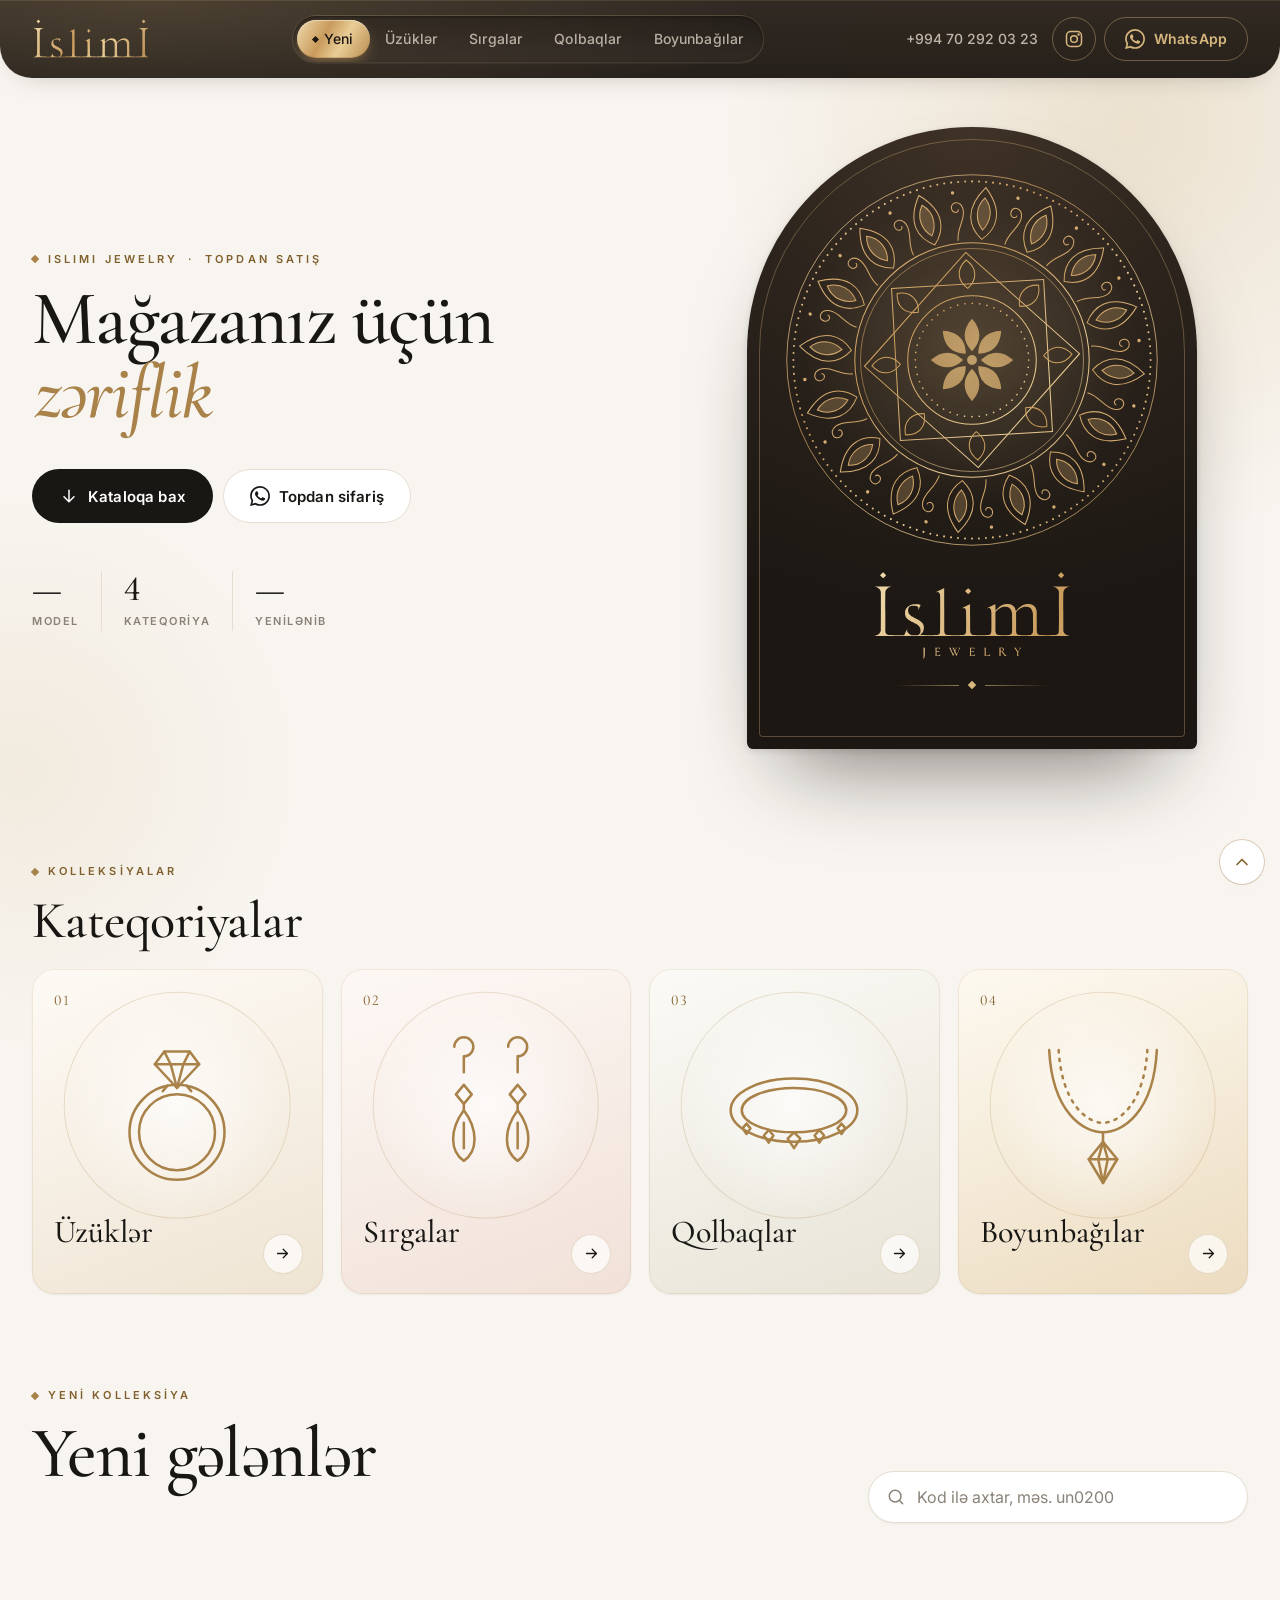
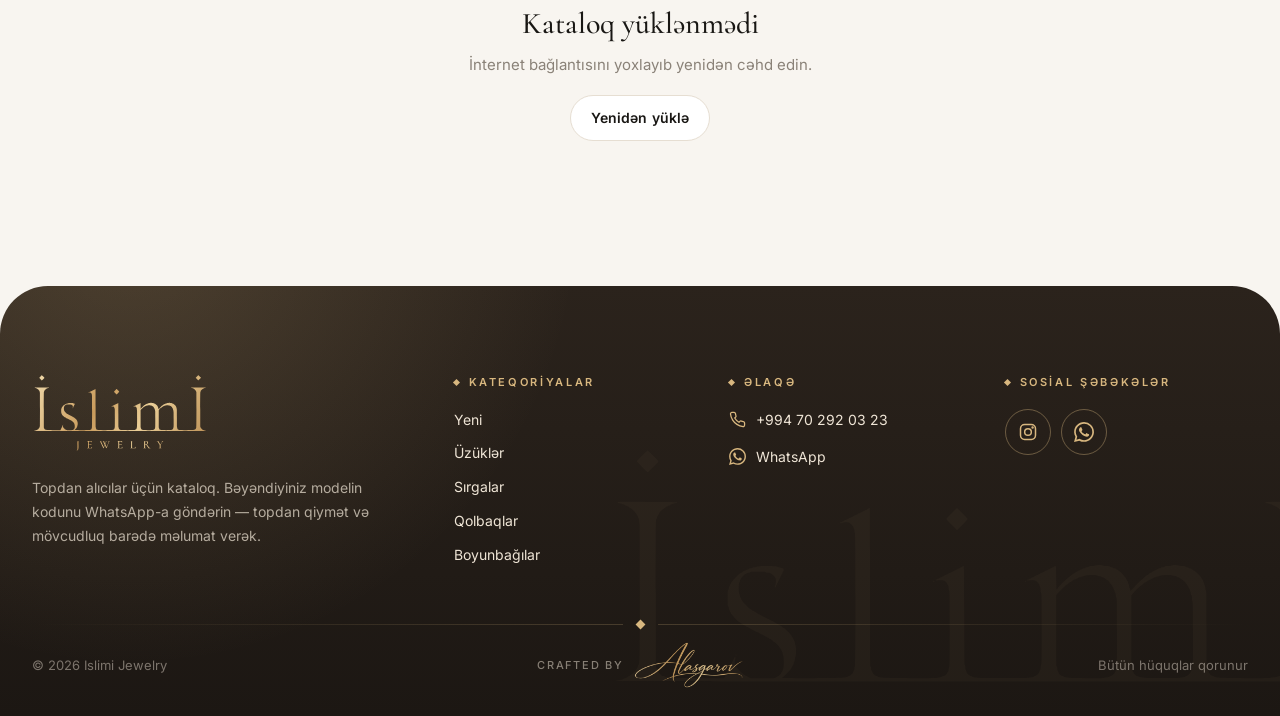
==== commit dec9294e: "Replace hero product collage with an islimi medallion arch The right side of the first screen no lon" ====
--- a/index.html
+++ b/index.html
@@ -19,8 +19,8 @@
   <link rel="preconnect" href="https://fonts.googleapis.com" />
   <link rel="preconnect" href="https://fonts.gstatic.com" crossorigin />
   <link rel="stylesheet" href="https://fonts.googleapis.com/css2?family=Cormorant+Garamond:ital,wght@0,500;0,600;1,500&amp;family=Inter:wght@400;500;600&amp;display=swap" />
-  <link rel="stylesheet" href="/assets/catalog.css?v=df0a2f86" />
-  <script defer src="/assets/catalog.js?v=a91914e0"></script>
+  <link rel="stylesheet" href="/assets/catalog.css?v=589744ca" />
+  <script defer src="/assets/catalog.js?v=b8cf36ee"></script>
 
   <script type="text/javascript">
     (function(c,l,a,r,i,t,y){
@@ -69,25 +69,14 @@
             <div class="stat"><dt class="stat__label">yenilənib</dt><dd class="stat__num" id="statUpdated"></dd></div>
           </dl>
         </div>
-        <div class="hero__visual reveal" id="heroShots">
-          <button class="shot shot--main media" type="button" data-shot="0" aria-label="Məhsula bax">
-            <span class="shot__ph logo-mark" aria-hidden="true"></span>
-            <video muted playsinline loop preload="none"></video>
-            <span class="badge badge--pin shot__badge" hidden><span class="diamond" aria-hidden="true"></span>Seçilmiş</span>
-          </button>
-          <button class="shot media" type="button" data-shot="1" aria-label="Məhsula bax">
-            <span class="shot__ph logo-mark" aria-hidden="true"></span>
-            <video muted playsinline loop preload="none"></video>
-            <span class="shot__code"></span>
-          </button>
-          <button class="shot media" type="button" data-shot="2" aria-label="Məhsula bax">
-            <span class="shot__ph logo-mark" aria-hidden="true"></span>
-            <video muted playsinline loop preload="none"></video>
-            <span class="shot__code"></span>
-          </button>
-          <div class="hero__tag" id="heroTag" hidden>
-            <span class="hero__tag-text"><span class="hero__tag-code" id="heroCode"></span><span class="hero__tag-cat" id="heroCat"></span></span>
-            <a class="card__wa" id="heroWa" href="https://wa.me/994702920323?text=Salam%21" target="_blank" rel="noopener" aria-label="WhatsApp ilə sifariş et"><svg class="icon" viewBox="0 0 24 24" fill="currentColor" aria-hidden="true"><path d="M17.47 14.38c-.3-.15-1.76-.87-2.03-.97-.27-.1-.47-.15-.67.15-.2.3-.77.97-.94 1.16-.17.2-.35.22-.64.08-.3-.15-1.26-.47-2.39-1.48-.88-.79-1.48-1.76-1.65-2.06-.17-.3-.02-.46.13-.6.13-.14.3-.35.45-.52.15-.18.2-.3.3-.5.1-.2.05-.37-.03-.52-.07-.15-.67-1.61-.92-2.2-.24-.58-.49-.5-.67-.51h-.57c-.2 0-.52.07-.79.37-.27.3-1.04 1.02-1.04 2.48 0 1.46 1.07 2.88 1.21 3.07.15.2 2.1 3.2 5.08 4.49.71.31 1.26.49 1.7.63.71.22 1.36.19 1.87.12.57-.09 1.76-.72 2-1.41.25-.7.25-1.29.18-1.42-.08-.12-.28-.2-.57-.35M12.05 21.79h-.01a9.87 9.87 0 0 1-5.03-1.38l-.36-.21-3.74.98 1-3.65-.24-.37a9.86 9.86 0 0 1-1.51-5.26c0-5.45 4.44-9.88 9.89-9.88 2.64 0 5.12 1.03 6.99 2.9a9.83 9.83 0 0 1 2.89 6.99c0 5.45-4.44 9.88-9.88 9.88m8.41-18.3A11.82 11.82 0 0 0 12.05 0C5.5 0 .16 5.34.16 11.89c0 2.1.55 4.14 1.59 5.95L.06 24l6.3-1.65a11.88 11.88 0 0 0 5.69 1.45c6.55 0 11.89-5.34 11.89-11.89 0-3.18-1.24-6.17-3.48-8.42"/></svg></a>
+        <div class="hero__visual reveal" aria-hidden="true">
+          <div class="hero__arch">
+            <img class="hero__orn" src="/assets/ornament.svg" alt="" width="400" height="400" />
+            <span class="logo-mark logo-mark--full hero__mark"></span>
+            <span class="hero__rule"><span class="diamond"></span></span>
+            <span class="hero__spark" style="--x: 14%; --y: 64%; --d: 0s"></span>
+            <span class="hero__spark" style="--x: 84%; --y: 58%; --d: 1.6s"></span>
+            <span class="hero__spark" style="--x: 22%; --y: 90%; --d: 3.1s"></span>
           </div>
         </div>
       </div>
--- a/assets/catalog.css
+++ b/assets/catalog.css
@@ -293,53 +293,50 @@
 }
 @media (max-width: 380px) { .stat { padding: 0 14px; } .stat__num { font-size: 30px; } }
 
-/* Коллаж из трёх товаров */
-.hero__visual {
-  position: relative; display: grid; gap: 10px;
-  grid-template-columns: minmax(0, 1.5fr) minmax(0, 1fr); grid-template-rows: 1fr 1fr;
-  height: clamp(340px, 96vw, 460px);
-}
-@media (min-width: 900px) { .hero__visual { gap: 16px; height: min(600px, calc(100vh - 150px)); min-height: 460px; } }
-
-.shot {
-  position: relative; min-height: 0; overflow: hidden; padding: 0; border: 0;
-  border-radius: var(--radius); background: #fff; cursor: zoom-in;
-  box-shadow: var(--shadow), inset 0 0 0 1px var(--line-2);
-  transition: transform .45s var(--ease), box-shadow .45s var(--ease);
-}
-.shot--main { grid-row: 1 / 3; border-radius: var(--radius-lg); box-shadow: var(--shadow-lg); }
-.shot video { position: absolute; inset: 0; width: 100%; height: 100%; object-fit: cover; }
-.shot__ph { /* блёклый логотип, пока видео грузится */
-  position: absolute; left: 50%; top: 50%; width: 42%; transform: translate(-50%, -50%);
-  color: #e9e1d5; transition: opacity .4s;
-}
-.media.is-ready .shot__ph { opacity: 0; }
-.shot__badge { position: absolute; top: 14px; left: 14px; z-index: 2; }
-.shot__code {
-  position: absolute; left: 10px; bottom: 10px; z-index: 2;
-  height: 24px; padding: 0 10px; border-radius: 999px; display: inline-flex; align-items: center;
-  background: rgba(255, 255, 255, .92); box-shadow: 0 0 0 1px var(--line-2);
-  font-size: 11px; font-weight: 600; letter-spacing: .06em; text-transform: uppercase;
-}
-.shot__code:empty { display: none; }
-@media (hover: hover) {
-  .shot:hover { transform: translateY(-3px); }
-  .shot:hover video { transform: scale(1.04); }
-}
-
-.hero__tag {
-  position: absolute; left: 12px; bottom: 12px; z-index: 3;
-  max-width: calc(60% - 24px);
-  display: flex; align-items: center; gap: 10px;
-  padding: 6px 6px 6px 14px; border-radius: 999px;
-  background: rgba(255, 255, 255, .92); box-shadow: var(--shadow);
-  -webkit-backdrop-filter: blur(10px); backdrop-filter: blur(10px);
-}
-@media (min-width: 900px) { .hero__tag { left: 18px; bottom: 18px; padding: 8px 8px 8px 18px; gap: 14px; } }
-.hero__tag-text { min-width: 0; line-height: 1.2; }
-.hero__tag-code { display: block; font-weight: 600; letter-spacing: .06em; text-transform: uppercase; font-size: 14px; white-space: nowrap; overflow: hidden; text-overflow: ellipsis; }
-.hero__tag-cat { display: block; font-size: 12px; color: var(--muted); }
-.hero__tag .card__wa { width: 38px; height: 38px; }
+/* Правая часть первого экрана: тёмная кофейная арка (в цвет шапки), в своде — золотой
+   медальон-ислими (assets/ornament.svg, кольца медленно вращаются), под ним логотип с бликом. */
+.hero__visual { display: grid; place-items: center; }
+.hero__arch {
+  position: relative; isolation: isolate; overflow: hidden;
+  display: flex; flex-direction: column; align-items: center;
+  width: min(100%, 290px); padding: 8% 0 11%;
+  border-radius: 999px 999px var(--radius-lg) var(--radius-lg);
+  background:
+    radial-gradient(52% 34% at 50% 36%, rgba(216, 183, 127, .22), rgba(216, 183, 127, 0) 72%),
+    radial-gradient(120% 80% at 50% 0%, #3f3227 0%, var(--esp-1) 48%, var(--esp-2) 100%);
+  box-shadow: 0 2px 6px rgba(28, 23, 19, .12), 0 50px 90px -40px rgba(28, 23, 19, .6);
+}
+@media (min-width: 900px) { .hero__arch { width: min(100%, 450px, calc((100vh - 170px) / 1.32)); } }
+.hero__arch::before { /* тонкая золотая линия, повторяющая арку */
+  content: ""; position: absolute; inset: 12px; z-index: -1; pointer-events: none;
+  border: 1px solid rgba(216, 183, 127, .34);
+  border-radius: 999px 999px calc(var(--radius-lg) - 12px) calc(var(--radius-lg) - 12px);
+}
+
+.hero__orn { display: block; width: 84%; height: auto; animation: orn-in 1.6s var(--ease) both; }
+@keyframes orn-in { from { opacity: 0; transform: scale(.9) rotate(-24deg); } }
+
+.hero__mark {
+  width: 44%; margin-top: 5%;
+  background: var(--gold-grad); background-size: 250% 100%;
+  animation: mark-shine 7s ease-in-out infinite;
+}
+@keyframes mark-shine { 0%, 100% { background-position: 0 0; } 50% { background-position: 100% 0; } }
+
+.hero__rule { display: flex; align-items: center; gap: 10px; width: 34%; margin-top: 5%; }
+.hero__rule::before, .hero__rule::after { content: ""; flex: 1; height: 1px; }
+.hero__rule::before { background: linear-gradient(90deg, rgba(216, 183, 127, 0), rgba(216, 183, 127, .6)); }
+.hero__rule::after { background: linear-gradient(90deg, rgba(216, 183, 127, .6), rgba(216, 183, 127, 0)); }
+.hero__rule .diamond { background: var(--champagne); }
+
+.hero__spark { /* мерцающие звёздочки */
+  position: absolute; left: var(--x); top: var(--y); width: 11px; height: 11px; pointer-events: none;
+  background: var(--champagne);
+  -webkit-mask: url("data:image/svg+xml,%3Csvg xmlns='http://www.w3.org/2000/svg' viewBox='0 0 10 10'%3E%3Cpath d='M5 0C5.4 3.6 6.4 4.6 10 5 6.4 5.4 5.4 6.4 5 10 4.6 6.4 3.6 5.4 0 5 3.6 4.6 4.6 3.6 5 0Z'/%3E%3C/svg%3E") center / contain no-repeat;
+  mask: url("data:image/svg+xml,%3Csvg xmlns='http://www.w3.org/2000/svg' viewBox='0 0 10 10'%3E%3Cpath d='M5 0C5.4 3.6 6.4 4.6 10 5 6.4 5.4 5.4 6.4 5 10 4.6 6.4 3.6 5.4 0 5 3.6 4.6 4.6 3.6 5 0Z'/%3E%3C/svg%3E") center / contain no-repeat;
+  opacity: 0; animation: twinkle 4.8s ease-in-out var(--d) infinite;
+}
+@keyframes twinkle { 0%, 100% { opacity: 0; transform: scale(.4) rotate(0deg); } 45% { opacity: .9; transform: scale(1) rotate(45deg); } 70% { opacity: 0; } }
 
 /* ---------- Плитки категорий ---------- */
 
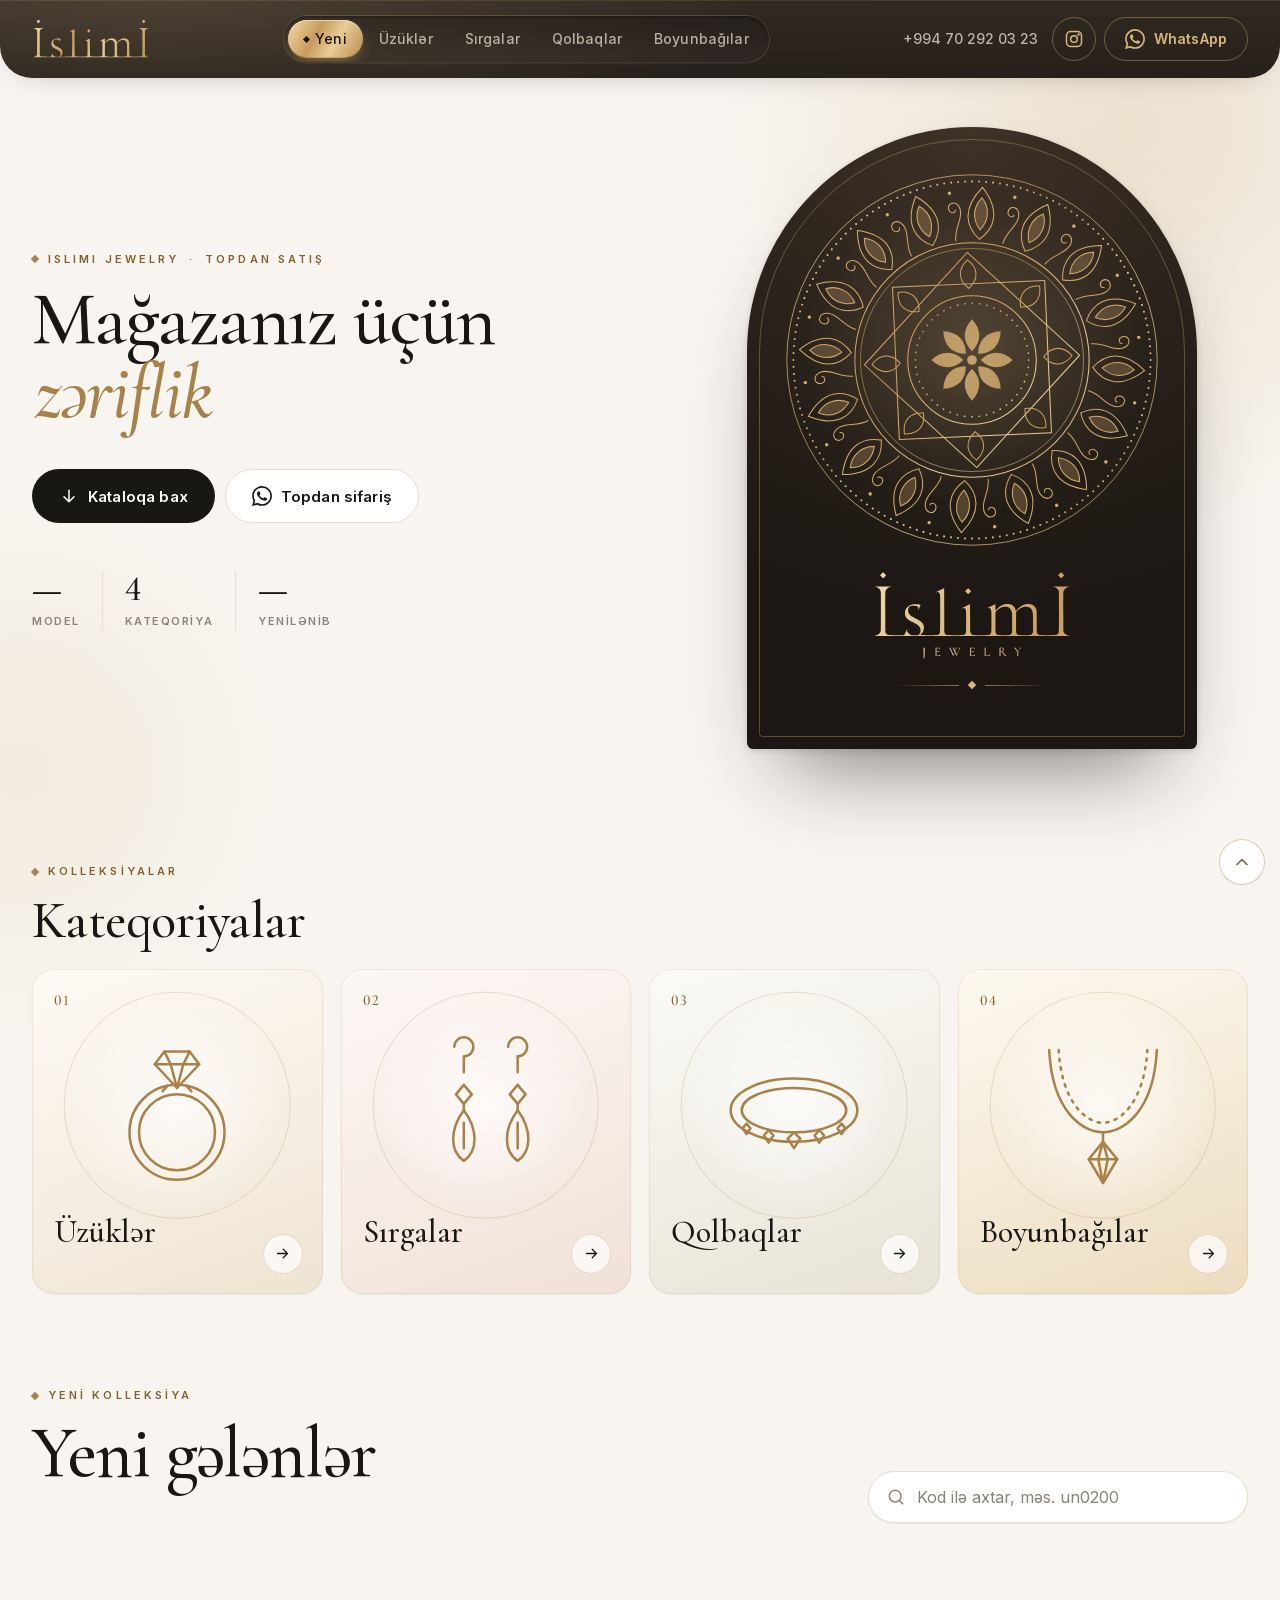
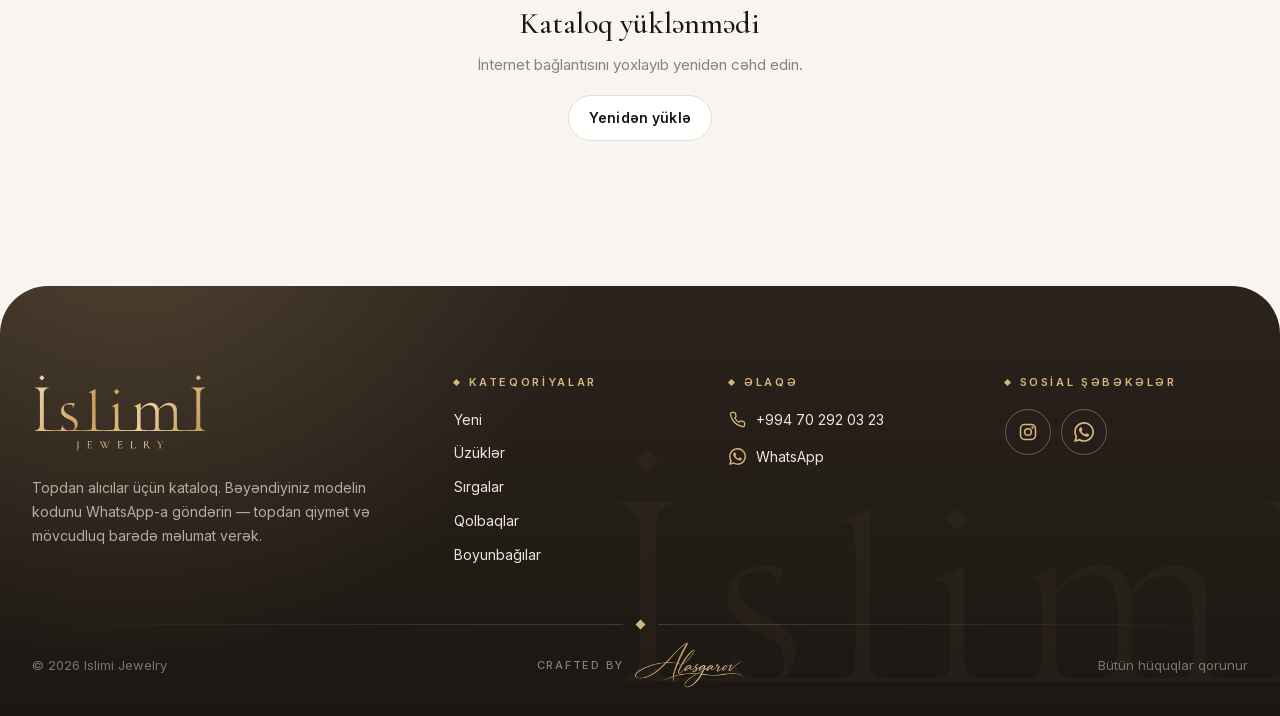
==== commit 7691f557: "Self-host fonts, cache the catalog in the browser, add 404 page and headers - Serve Inter and Cormor" ====
--- a/index.html
+++ b/index.html
@@ -12,15 +12,20 @@
   <meta property="og:title" content="Islimi Jewelry — topdan zinət əşyaları kataloqu" />
   <meta property="og:description" content="Islimi Jewelry — topdan alıcılar üçün kataloq: üzüklər, sırgalar, qolbaqlar və boyunbağılar. Modelin kodunu WhatsApp-a göndərin." />
   <meta property="og:url" content="https://catalog.islimi.az/" />
+  <meta property="og:image" content="https://catalog.islimi.az/assets/og.jpg" />
+  <meta property="og:image:width" content="1200" />
+  <meta property="og:image:height" content="630" />
+  <meta property="og:locale" content="az_AZ" />
+  <meta name="twitter:card" content="summary_large_image" />
   <link rel="icon" href="data:image/svg+xml,%3Csvg xmlns='http://www.w3.org/2000/svg' viewBox='0 0 64 64'%3E%3Crect width='64' height='64' rx='16' fill='%23191714'/%3E%3Crect x='23' y='23' width='18' height='18' fill='%23c9a76f' transform='rotate(45 32 32)'/%3E%3C/svg%3E" />
+  <link rel="apple-touch-icon" href="/assets/apple-touch-icon.png" />
 
   <link rel="preconnect" href="https://upload-to-r2.ramizagayev122.workers.dev" crossorigin />
   <link rel="preconnect" href="https://video.islimi.az" />
-  <link rel="preconnect" href="https://fonts.googleapis.com" />
-  <link rel="preconnect" href="https://fonts.gstatic.com" crossorigin />
-  <link rel="stylesheet" href="https://fonts.googleapis.com/css2?family=Cormorant+Garamond:ital,wght@0,500;0,600;1,500&amp;family=Inter:wght@400;500;600&amp;display=swap" />
-  <link rel="stylesheet" href="/assets/catalog.css?v=589744ca" />
-  <script defer src="/assets/catalog.js?v=b8cf36ee"></script>
+  <link rel="preload" href="/assets/fonts/cormorant-garamond-v4.woff2" as="font" type="font/woff2" crossorigin />
+  <link rel="preload" href="/assets/fonts/inter-v4.woff2" as="font" type="font/woff2" crossorigin />
+  <link rel="stylesheet" href="/assets/catalog.css?v=b39f0942" />
+  <script defer src="/assets/catalog.js?v=03553fa8"></script>
 
   <script type="text/javascript">
     (function(c,l,a,r,i,t,y){
--- a/assets/catalog.css
+++ b/assets/catalog.css
@@ -1,4 +1,19 @@
 /* Islimi — каталог. Общие стили для всех страниц каталога. */
+
+/* Шрифты лежат на сайте (исходники Google Fonts, OFL), обрезаны до латиницы и азербайджанских
+   букв. Кэшируются «навсегда» (см. _headers): при замене файла меняйте и его имя (…-v5.woff2). */
+@font-face {
+  font-family: "Inter"; font-style: normal; font-weight: 400 600; font-display: swap;
+  src: url(/assets/fonts/inter-v4.woff2) format("woff2");
+}
+@font-face {
+  font-family: "Cormorant Garamond"; font-style: normal; font-weight: 500 600; font-display: swap;
+  src: url(/assets/fonts/cormorant-garamond-v4.woff2) format("woff2");
+}
+@font-face {
+  font-family: "Cormorant Garamond"; font-style: italic; font-weight: 500; font-display: swap;
+  src: url(/assets/fonts/cormorant-garamond-italic-v4.woff2) format("woff2");
+}
 
 :root {
   --bg: #f8f5f0;
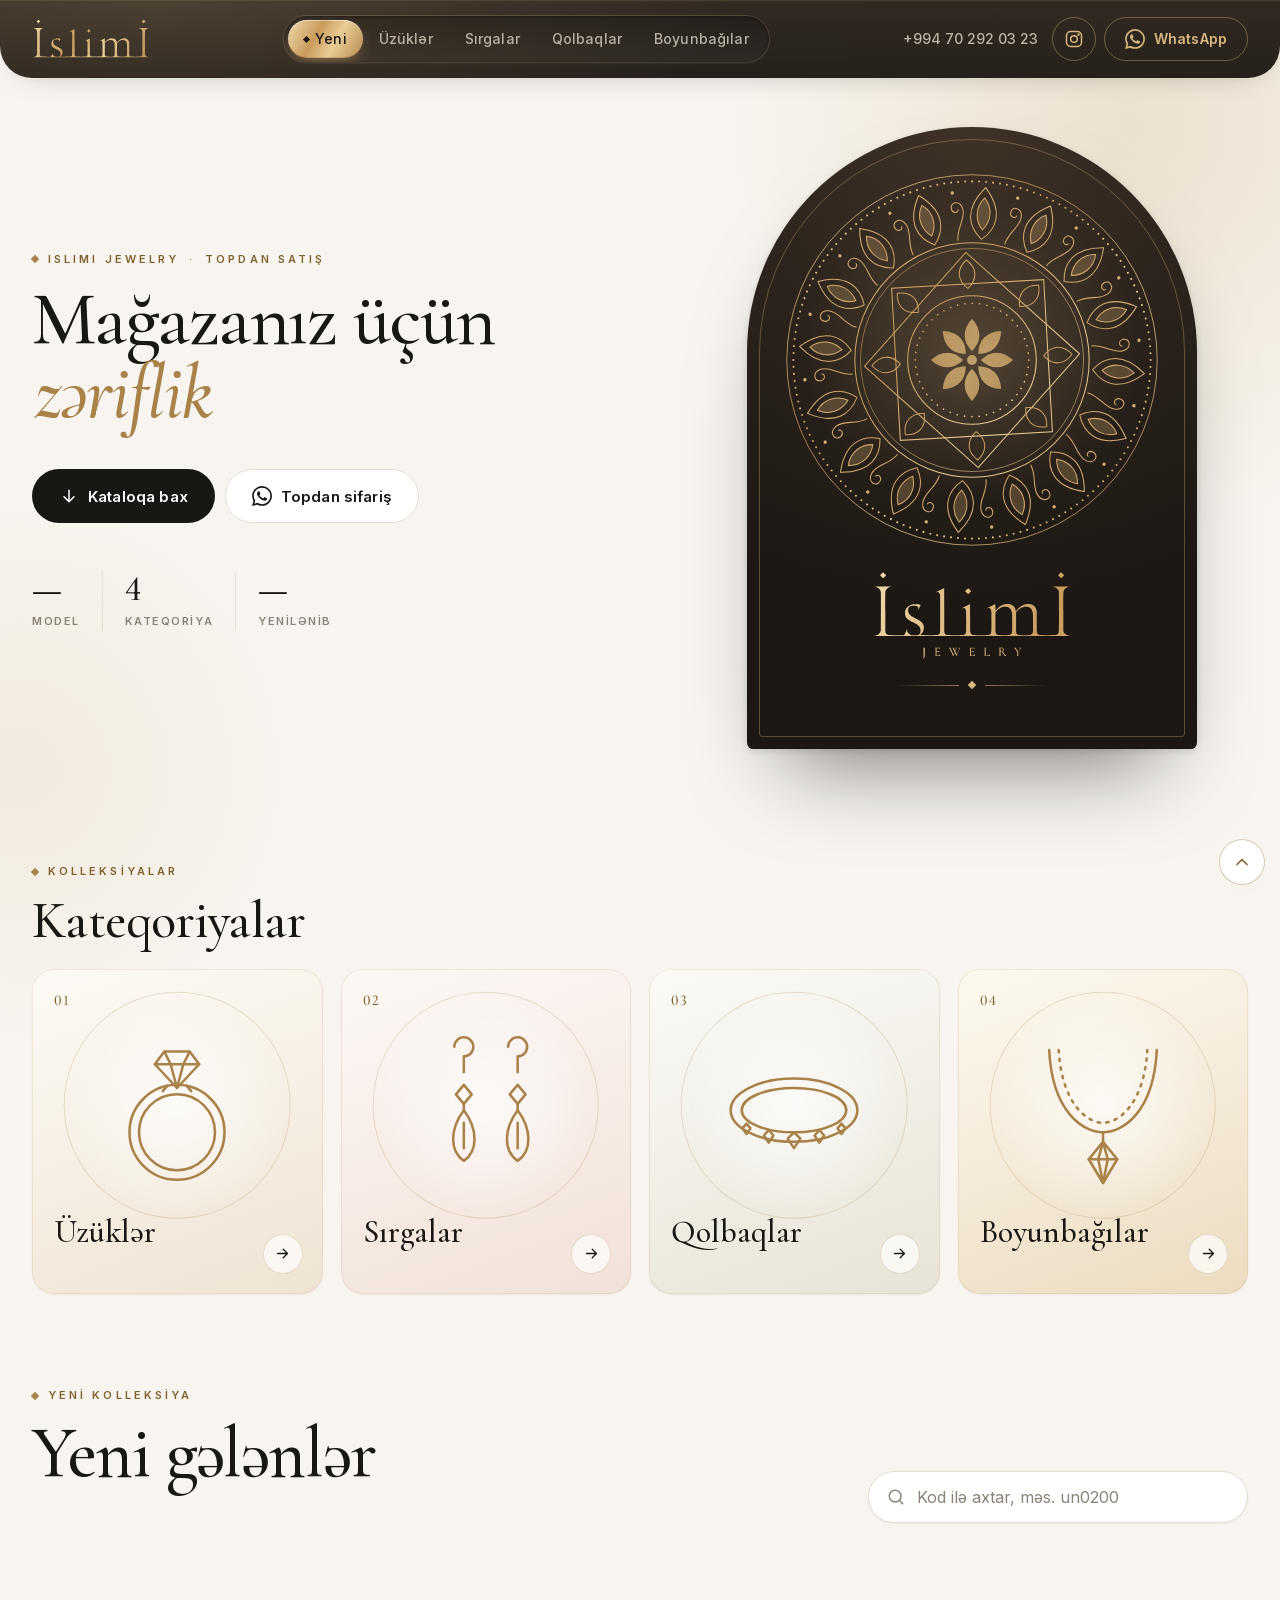
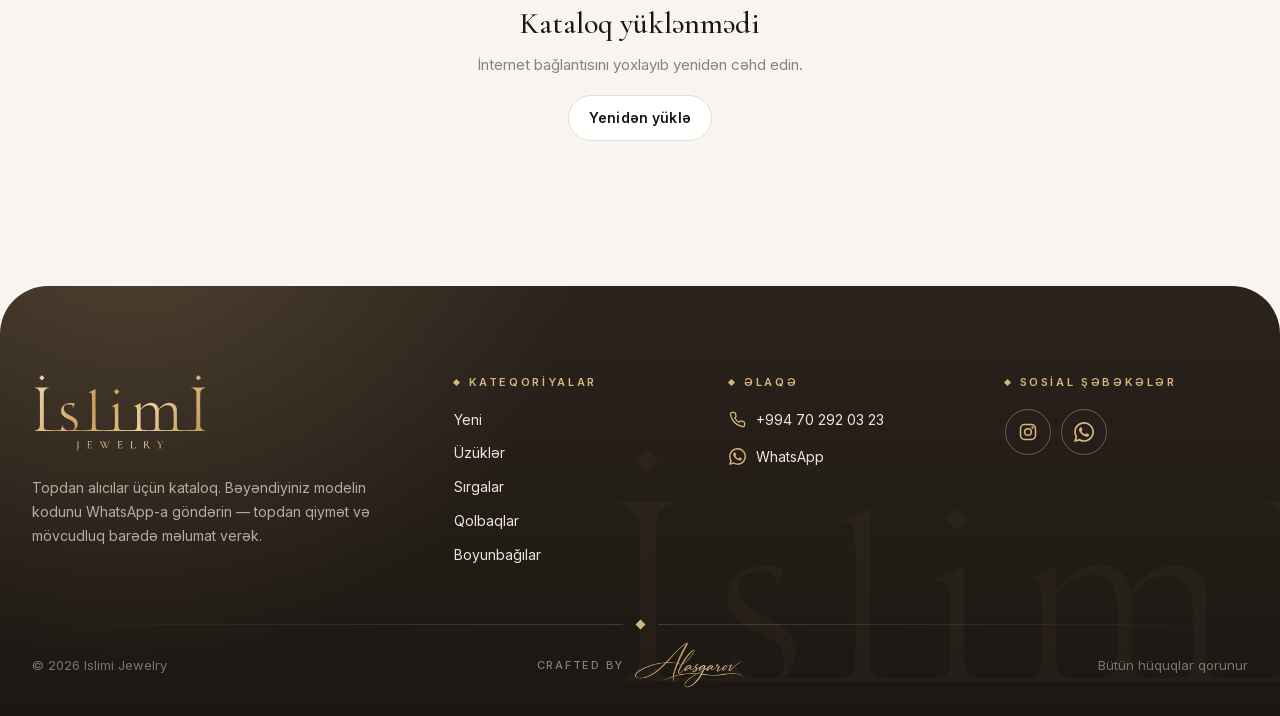
==== commit 816d18dd: "Add sorting, mark the 24 newest models, larger phone tap targets Sort switch (Yeni / Populyar / Kod)" ====
--- a/index.html
+++ b/index.html
@@ -24,8 +24,8 @@
   <link rel="preconnect" href="https://video.islimi.az" />
   <link rel="preload" href="/assets/fonts/cormorant-garamond-v4.woff2" as="font" type="font/woff2" crossorigin />
   <link rel="preload" href="/assets/fonts/inter-v4.woff2" as="font" type="font/woff2" crossorigin />
-  <link rel="stylesheet" href="/assets/catalog.css?v=b39f0942" />
-  <script defer src="/assets/catalog.js?v=03553fa8"></script>
+  <link rel="stylesheet" href="/assets/catalog.css?v=02493717" />
+  <script defer src="/assets/catalog.js?v=e8c4ee7c"></script>
 
   <script type="text/javascript">
     (function(c,l,a,r,i,t,y){
@@ -127,11 +127,19 @@
           <h2 class="intro__title" id="pageTitle">Yeni gələnlər</h2>
           <p class="intro__meta" id="pageMeta" aria-live="polite"></p>
         </div>
-        <label class="search" role="search">
-          <svg class="icon" viewBox="0 0 24 24" fill="none" stroke="currentColor" stroke-width="1.8" stroke-linecap="round" stroke-linejoin="round" aria-hidden="true"><circle cx="11" cy="11" r="7"/><path d="m20 20-3.5-3.5"/></svg>
-          <input id="search" type="search" placeholder="Kod ilə axtar, məs. un0200" autocomplete="off" autocapitalize="off" spellcheck="false" enterkeyhint="search" aria-label="Kod ilə axtar" />
-          <button class="search__clear" id="searchClear" type="button" aria-label="Təmizlə" hidden><svg class="icon" viewBox="0 0 24 24" fill="none" stroke="currentColor" stroke-width="2" stroke-linecap="round" stroke-linejoin="round" aria-hidden="true"><path d="M6 6l12 12M18 6 6 18"/></svg></button>
-        </label>
+        <div class="intro__tools">
+          <label class="search" role="search">
+            <svg class="icon" viewBox="0 0 24 24" fill="none" stroke="currentColor" stroke-width="1.8" stroke-linecap="round" stroke-linejoin="round" aria-hidden="true"><circle cx="11" cy="11" r="7"/><path d="m20 20-3.5-3.5"/></svg>
+            <input id="search" type="search" placeholder="Kod ilə axtar, məs. un0200" autocomplete="off" autocapitalize="off" spellcheck="false" enterkeyhint="search" aria-label="Kod ilə axtar" />
+            <button class="search__clear" id="searchClear" type="button" aria-label="Təmizlə" hidden><svg class="icon" viewBox="0 0 24 24" fill="none" stroke="currentColor" stroke-width="2" stroke-linecap="round" stroke-linejoin="round" aria-hidden="true"><path d="M6 6l12 12M18 6 6 18"/></svg></button>
+          </label>
+          <div class="sort" id="sort" role="group" aria-label="Sıralama" hidden>
+            <span class="sort__label">Sırala</span>
+            <button class="sort__btn" type="button" data-sort="new" aria-pressed="true">Yeni</button>
+            <button class="sort__btn" type="button" data-sort="pop" aria-pressed="false">Populyar</button>
+            <button class="sort__btn" type="button" data-sort="code" aria-pressed="false">Kod</button>
+          </div>
+        </div>
       </div>
 
       <div class="grid" id="grid"></div>
--- a/assets/catalog.css
+++ b/assets/catalog.css
@@ -235,6 +235,7 @@
   .header .icon-btn .icon, .header .header__wa .icon { width: 18px; height: 18px; }
   .header .header__wa { padding: 0; border-radius: 50%; }
   .header__wa span { display: none; }
+  .chip { height: 40px; }
 }
 /* на телефоне счётчики и ромбик не помещаются — прячем, чтобы все 5 пунктов встали в ряд */
 @media (max-width: 639px) {
@@ -478,6 +479,28 @@
   display: grid; place-items: center; color: var(--muted);
 }
 .search__clear:hover { background: var(--line-2); color: var(--ink); }
+
+.intro__tools { display: grid; gap: 12px; }
+
+/* Сортировка: в разделах и в результатах поиска */
+.sort { display: flex; align-items: center; gap: 6px; }
+.sort__label {
+  margin-right: auto; font-size: 11px; font-weight: 600; letter-spacing: .14em; text-transform: uppercase; color: var(--muted);
+}
+.sort__btn {
+  height: 40px; padding: 0 15px; border: 1px solid var(--line); border-radius: 999px;
+  background: var(--surface); color: var(--ink-2); font-size: 13px; font-weight: 500; white-space: nowrap;
+  -webkit-user-select: none; user-select: none;
+  transition: background-color .2s, border-color .2s, color .2s, transform .15s var(--ease);
+}
+.sort__btn:active { transform: scale(.95); }
+.sort__btn[aria-pressed="true"] { background: var(--ink); border-color: var(--ink); color: #fff; }
+@media (hover: hover) { .sort__btn[aria-pressed="false"]:hover { border-color: var(--ink-2); color: var(--ink); } }
+@media (min-width: 820px) {
+  .sort { justify-content: flex-end; }
+  .sort__label { margin-right: 4px; }
+  .sort__btn { height: 36px; }
+}
 
 /* ---------- Сетка товаров ---------- */
 
@@ -694,7 +717,7 @@
   .footer h4 { display: none; }
   .footer ul { display: flex; flex-wrap: wrap; justify-content: center; gap: 6px; }
   .footer ul a {
-    display: inline-flex; align-items: center; height: 34px; padding: 0 13px; border-radius: 999px;
+    display: inline-flex; align-items: center; height: 40px; padding: 0 14px; border-radius: 999px;
     border: 1px solid rgba(216, 183, 127, .22); background: rgba(255, 255, 255, .03); font-size: 13px;
   }
   @media (hover: hover) { .footer ul a:hover { border-color: var(--f-gold); } }
@@ -706,7 +729,7 @@
   }
   .footer .footer__cats li { flex: 1 1 auto; }
   .footer .footer__cats a {
-    width: 100%; justify-content: center; height: 32px; padding: 0 clamp(5px, 1.6vw, 12px);
+    width: 100%; justify-content: center; height: 40px; padding: 0 clamp(5px, 1.6vw, 12px);
     border: 0; background: transparent; font-size: clamp(11.5px, 3.3vw, 13.5px); white-space: nowrap;
   }
   @media (hover: hover) { .footer .footer__cats a:hover { background: rgba(255, 255, 255, .06); color: var(--f-gold); } }
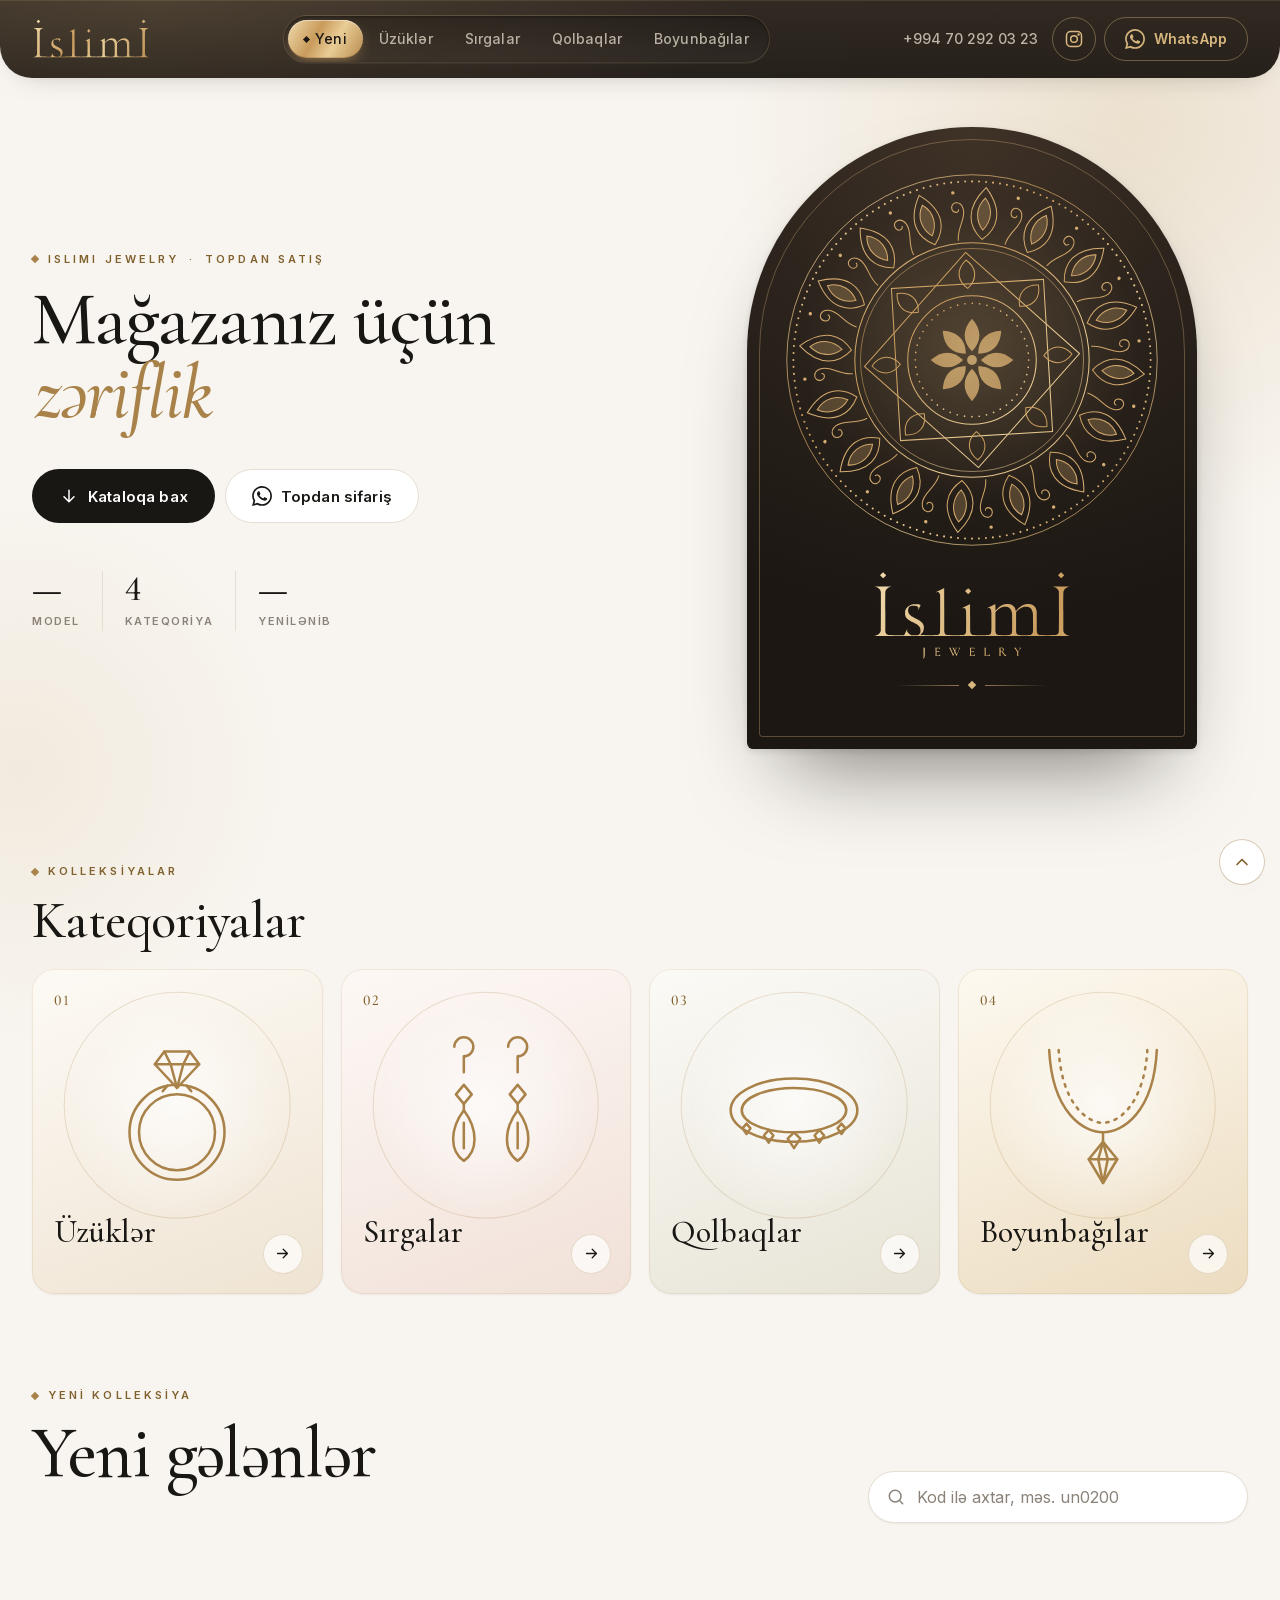
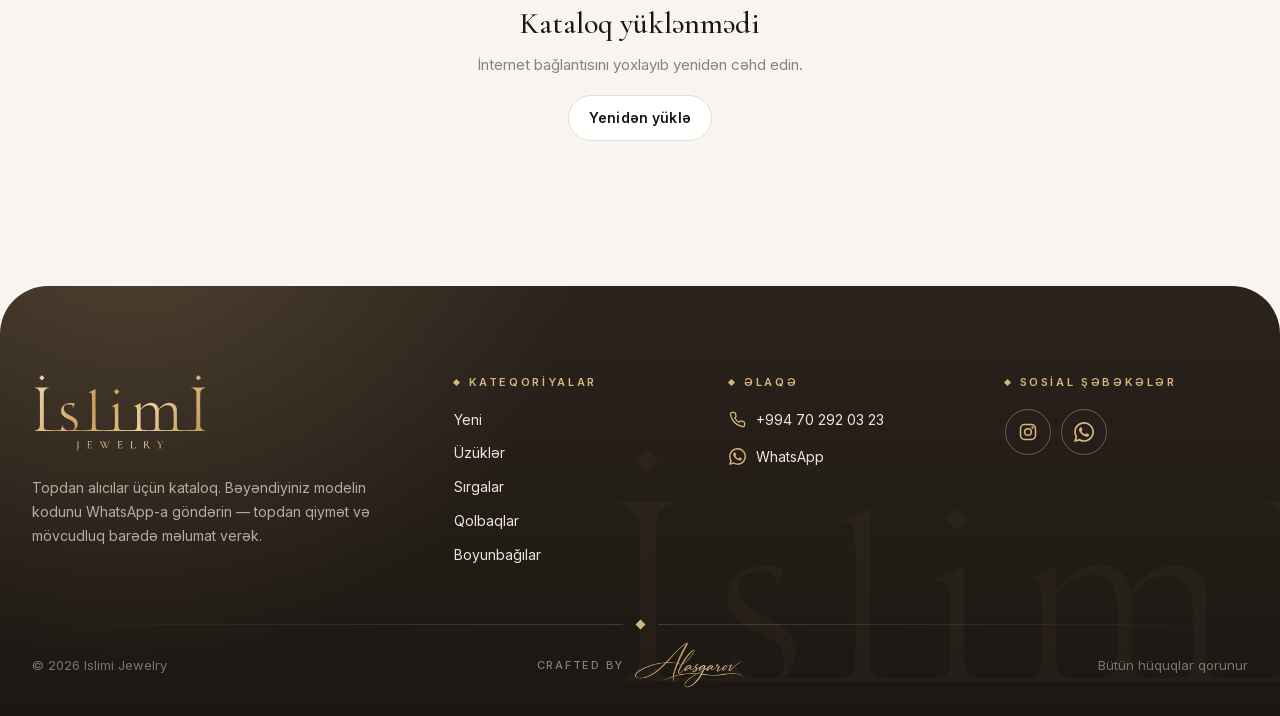
==== commit b9320d6b: "Add a picks list: mark models and send all codes in one WhatsApp message Cards and the product viewe" ====
--- a/index.html
+++ b/index.html
@@ -24,8 +24,8 @@
   <link rel="preconnect" href="https://video.islimi.az" />
   <link rel="preload" href="/assets/fonts/cormorant-garamond-v4.woff2" as="font" type="font/woff2" crossorigin />
   <link rel="preload" href="/assets/fonts/inter-v4.woff2" as="font" type="font/woff2" crossorigin />
-  <link rel="stylesheet" href="/assets/catalog.css?v=02493717" />
-  <script defer src="/assets/catalog.js?v=e8c4ee7c"></script>
+  <link rel="stylesheet" href="/assets/catalog.css?v=53ee7d32" />
+  <script defer src="/assets/catalog.js?v=e47c596d"></script>
 
   <script type="text/javascript">
     (function(c,l,a,r,i,t,y){
@@ -199,6 +199,32 @@
 
   <div class="toast" id="toast" role="status" aria-live="polite"></div>
 
+  <button class="picks-bar" id="picksBar" type="button" aria-haspopup="dialog" aria-controls="picks" hidden>
+    <span class="picks-bar__icon"><svg class="icon" viewBox="0 0 24 24" fill="none" stroke="currentColor" stroke-width="1.8" stroke-linecap="round" stroke-linejoin="round" aria-hidden="true"><path d="M9 6h11M9 12h11M9 18h11"/><path d="M4.5 6h.01M4.5 12h.01M4.5 18h.01" stroke-width="2.6"/></svg></span>
+    <span class="picks-bar__text"><b id="picksCount">0</b> model seçilib</span>
+    <span class="picks-bar__go">Siyahı<svg class="icon" viewBox="0 0 24 24" fill="none" stroke="currentColor" stroke-width="2" stroke-linecap="round" stroke-linejoin="round" aria-hidden="true"><path d="m18 15-6-6-6 6"/></svg></span>
+  </button>
+
+  <div class="picks" id="picks" role="dialog" aria-modal="true" aria-labelledby="picksTitle" hidden>
+    <div class="picks__backdrop" data-picks-close></div>
+    <div class="picks__panel">
+      <div class="picks__head">
+        <div>
+          <p class="eyebrow"><span class="diamond" aria-hidden="true"></span>Topdan sifariş</p>
+          <h2 class="picks__title" id="picksTitle">Seçilmiş modellər</h2>
+          <p class="picks__sub" id="picksSub"></p>
+        </div>
+        <button class="picks__close" type="button" data-picks-close aria-label="Bağla"><svg class="icon" viewBox="0 0 24 24" fill="none" stroke="currentColor" stroke-width="2" stroke-linecap="round" stroke-linejoin="round" aria-hidden="true"><path d="M6 6l12 12M18 6 6 18"/></svg></button>
+      </div>
+      <ol class="picks__list" id="picksList"></ol>
+      <div class="picks__foot">
+        <p class="picks__note" id="picksNote" hidden></p>
+        <div class="picks__send" id="picksSend"></div>
+        <button class="btn btn--outline btn--block picks__clear" id="picksClear" type="button">Hamısını sil</button>
+      </div>
+    </div>
+  </div>
+
   <div class="lb" id="lb" role="dialog" aria-modal="true" aria-labelledby="lbCode" hidden>
     <div class="lb__backdrop" data-close></div>
     <div class="lb__panel">
@@ -218,6 +244,7 @@
             <button class="btn btn--ghost" id="lbFull" type="button"><svg class="icon" viewBox="0 0 24 24" fill="none" stroke="currentColor" stroke-width="1.8" stroke-linecap="round" stroke-linejoin="round" aria-hidden="true"><path d="M8 3H5a2 2 0 0 0-2 2v3M21 8V5a2 2 0 0 0-2-2h-3M3 16v3a2 2 0 0 0 2 2h3M16 21h3a2 2 0 0 0 2-2v-3"/></svg>Tam ekranda bax</button>
             <button class="btn btn--ghost" id="lbShare" type="button"><svg class="icon" viewBox="0 0 24 24" fill="none" stroke="currentColor" stroke-width="1.8" stroke-linecap="round" stroke-linejoin="round" aria-hidden="true"><path d="M12 3v12M7 8l5-5 5 5"/><path d="M5 13v5a3 3 0 0 0 3 3h8a3 3 0 0 0 3-3v-5"/></svg>Paylaş</button>
           </div>
+          <button class="btn btn--ghost btn--block lb__pick" id="lbPick" type="button" aria-pressed="false"><svg class="icon pick-icon--add" viewBox="0 0 24 24" fill="none" stroke="currentColor" stroke-width="2" stroke-linecap="round" stroke-linejoin="round" aria-hidden="true"><path d="M12 5v14M5 12h14"/></svg><svg class="icon pick-icon--on" viewBox="0 0 24 24" fill="none" stroke="currentColor" stroke-width="2.2" stroke-linecap="round" stroke-linejoin="round" aria-hidden="true"><path d="m5 12.5 4.5 4.5L19 7.5"/></svg><span>Siyahıya əlavə et</span></button>
           <a class="btn btn--wa btn--block" id="lbWa" href="#" target="_blank" rel="noopener"><svg class="icon" viewBox="0 0 24 24" fill="currentColor" aria-hidden="true"><path d="M17.47 14.38c-.3-.15-1.76-.87-2.03-.97-.27-.1-.47-.15-.67.15-.2.3-.77.97-.94 1.16-.17.2-.35.22-.64.08-.3-.15-1.26-.47-2.39-1.48-.88-.79-1.48-1.76-1.65-2.06-.17-.3-.02-.46.13-.6.13-.14.3-.35.45-.52.15-.18.2-.3.3-.5.1-.2.05-.37-.03-.52-.07-.15-.67-1.61-.92-2.2-.24-.58-.49-.5-.67-.51h-.57c-.2 0-.52.07-.79.37-.27.3-1.04 1.02-1.04 2.48 0 1.46 1.07 2.88 1.21 3.07.15.2 2.1 3.2 5.08 4.49.71.31 1.26.49 1.7.63.71.22 1.36.19 1.87.12.57-.09 1.76-.72 2-1.41.25-.7.25-1.29.18-1.42-.08-.12-.28-.2-.57-.35M12.05 21.79h-.01a9.87 9.87 0 0 1-5.03-1.38l-.36-.21-3.74.98 1-3.65-.24-.37a9.86 9.86 0 0 1-1.51-5.26c0-5.45 4.44-9.88 9.89-9.88 2.64 0 5.12 1.03 6.99 2.9a9.83 9.83 0 0 1 2.89 6.99c0 5.45-4.44 9.88-9.88 9.88m8.41-18.3A11.82 11.82 0 0 0 12.05 0C5.5 0 .16 5.34.16 11.89c0 2.1.55 4.14 1.59 5.95L.06 24l6.3-1.65a11.88 11.88 0 0 0 5.69 1.45c6.55 0 11.89-5.34 11.89-11.89 0-3.18-1.24-6.17-3.48-8.42"/></svg>WhatsApp ilə sifariş et</a>
           <p class="lb__hint"><span class="diamond" aria-hidden="true"></span>Adətən bir neçə dəqiqə ərzində cavab veririk.</p>
         </div>
--- a/assets/catalog.css
+++ b/assets/catalog.css
@@ -558,6 +558,27 @@
 .badge--pin .diamond { background: var(--gold-2); }
 
 .card { cursor: pointer; }
+
+/* Отметка «в список» в углу карточки */
+.card__pick {
+  position: absolute; top: 10px; right: 10px; z-index: 3;
+  display: grid; place-items: center; width: 36px; height: 36px; padding: 0; border: 0; border-radius: 50%;
+  background: rgba(255, 255, 255, .92); color: var(--ink);
+  box-shadow: 0 0 0 1px var(--line-2), 0 6px 14px -8px rgba(25, 23, 20, .4);
+  -webkit-backdrop-filter: blur(6px); backdrop-filter: blur(6px);
+  transition: background-color .2s, color .2s, box-shadow .2s, transform .45s var(--ease);
+}
+.card__pick::before { content: ""; position: absolute; inset: -6px; border-radius: 50%; } /* зона нажатия 48 px */
+.card__pick .icon { width: 18px; height: 18px; }
+.card__pick[aria-pressed="true"] { background: var(--gold-grad); color: var(--esp-2); box-shadow: 0 0 0 1px rgba(169, 130, 74, .5), 0 6px 14px -6px rgba(169, 130, 74, .7); }
+.card__pick:active { transform: scale(.9); }
+@media (hover: hover) {
+  .card:hover .card__pick { transform: translateY(-4px); }
+  .card__pick[aria-pressed="false"]:hover { background: var(--ink); color: #fff; }
+}
+.pick-icon--on { display: none; }
+[aria-pressed="true"] > .pick-icon--add { display: none; }
+[aria-pressed="true"] > .pick-icon--on { display: block; }
 .card__body { padding: 14px 4px 0; }
 .card__cat {
   display: flex; align-items: center; gap: 6px; margin-bottom: 5px;
@@ -833,16 +854,17 @@
 .lb__actions { margin-top: auto; padding-top: 28px; display: grid; gap: 10px; }
 .lb__row .btn { padding: 0 12px; } /* «Tam ekranda bax» помещается в половину ширины на телефоне */
 /* «WhatsApp ilə sifariş et» — в стиле остальных кнопок: кофейная, золотая иконка и кольцо */
-.lb .btn--wa {
+.lb__pick[aria-pressed="true"] { background: var(--gold-soft); border-color: rgba(169, 130, 74, .45); color: var(--gold-ink); }
+.lb .btn--wa, .picks .btn--wa {
   background: radial-gradient(120% 160% at 30% 0%, #3a2f25, var(--esp-2));
   color: var(--cream-text);
   box-shadow: 0 0 0 1px rgba(216, 183, 127, .45), 0 14px 28px -16px rgba(28, 23, 19, .7);
   transition: background .3s, color .3s, transform .15s var(--ease);
 }
-.lb .btn--wa .icon { color: var(--champagne); transition: color .3s; }
+.lb .btn--wa .icon, .picks .btn--wa .icon { color: var(--champagne); transition: color .3s; }
 @media (hover: hover) {
-  .lb .btn--wa:hover { background: var(--gold-grad); color: var(--esp-2); }
-  .lb .btn--wa:hover .icon { color: var(--esp-2); }
+  .lb .btn--wa:hover, .picks .btn--wa:hover { background: var(--gold-grad); color: var(--esp-2); }
+  .lb .btn--wa:hover .icon, .picks .btn--wa:hover .icon { color: var(--esp-2); }
 }
 .lb__row { display: grid; grid-template-columns: 1fr 1fr; gap: 10px; }
 .lb__hint { display: flex; gap: 10px; align-items: baseline; margin: 14px 0 0; font-size: 13px; line-height: 1.55; color: var(--muted); }
@@ -887,6 +909,106 @@
   .lb__actions { padding-top: 22px; }
 }
 
+/* ---------- Список отбора: плашка внизу и панель ---------- */
+
+.picks-bar {
+  position: fixed; z-index: 60;
+  left: max(16px, env(safe-area-inset-left)); right: max(16px, env(safe-area-inset-right));
+  bottom: max(16px, env(safe-area-inset-bottom));
+  margin: 0 auto; max-width: 440px; height: 56px; padding: 0 8px 0 10px;
+  display: flex; align-items: center; gap: 12px; border: 0; border-radius: 999px;
+  background: radial-gradient(120% 160% at 20% 0%, #3a2f25, var(--esp-2)); color: var(--cream-text);
+  box-shadow: 0 0 0 1px rgba(216, 183, 127, .45), 0 18px 36px -14px rgba(28, 23, 19, .6);
+  text-align: left; animation: bar-in .35s var(--ease) both;
+  transition: transform .15s var(--ease);
+}
+.picks-bar:active { transform: scale(.98); }
+@keyframes bar-in { from { opacity: 0; transform: translateY(16px); } }
+.picks-bar__icon { display: grid; place-items: center; width: 38px; height: 38px; border-radius: 50%; background: rgba(216, 183, 127, .14); color: var(--champagne); flex: none; }
+.picks-bar__icon .icon { width: 18px; height: 18px; }
+.picks-bar__text { flex: 1; min-width: 0; font-size: 14px; white-space: nowrap; overflow: hidden; text-overflow: ellipsis; }
+.picks-bar__text b { font-family: var(--font-serif); font-size: 22px; font-weight: 600; color: var(--champagne); margin-right: 2px; font-variant-numeric: lining-nums; }
+.picks-bar__go {
+  display: inline-flex; align-items: center; gap: 6px; height: 40px; padding: 0 16px; border-radius: 999px;
+  background: var(--gold-grad); color: var(--esp-2); font-size: 13px; font-weight: 600; flex: none;
+}
+.picks-bar__go .icon { width: 16px; height: 16px; }
+
+/* плавающие кнопки и тосты поднимаются над плашкой */
+.has-picks .floating { bottom: calc(max(16px, env(safe-area-inset-bottom)) + 68px); }
+.has-picks .toast { bottom: calc(max(16px, env(safe-area-inset-bottom)) + 72px); }
+.has-picks .footer { padding-bottom: calc(100px + env(safe-area-inset-bottom)); }
+
+.picks { position: fixed; inset: 0; z-index: 210; }
+.picks__backdrop {
+  position: absolute; inset: 0; background: rgba(20, 18, 15, .55);
+  -webkit-backdrop-filter: blur(6px); backdrop-filter: blur(6px);
+  animation: fade-in .25s ease both;
+}
+.picks__panel {
+  position: absolute; left: 0; right: 0; bottom: 0;
+  display: flex; flex-direction: column; max-height: min(86vh, 86dvh);
+  background: linear-gradient(180deg, #fff, #fcfaf7); border-radius: 26px 26px 0 0;
+  box-shadow: 0 -20px 60px -30px rgba(0, 0, 0, .5);
+  animation: sheet-in .36s var(--ease) both;
+}
+.picks__head { display: flex; align-items: flex-start; justify-content: space-between; gap: 16px; padding: 24px var(--gutter) 14px; border-bottom: 1px solid var(--line-2); }
+.picks__head .eyebrow { margin-bottom: 8px; }
+.picks__title { margin: 0; font-family: var(--font-serif); font-weight: 500; font-size: 32px; line-height: 1; }
+.picks__sub { margin: 8px 0 0; font-size: 13px; color: var(--muted); }
+.picks__sub:empty { display: none; }
+.picks__close {
+  flex: none; width: 44px; height: 44px; border: 0; border-radius: 50%; display: grid; place-items: center;
+  background: var(--surface); color: var(--ink); box-shadow: 0 0 0 1px var(--line-2);
+}
+.picks__close:hover { box-shadow: 0 0 0 1px var(--ink-2); }
+
+.picks__list { flex: 1; min-height: 0; overflow-y: auto; overscroll-behavior: contain; list-style: none; margin: 0; padding: 6px var(--gutter); }
+.picks__empty { padding: 28px 4px; color: var(--muted); text-align: center; }
+.pick { display: flex; align-items: center; gap: 6px; border-bottom: 1px solid var(--line-2); }
+.pick:last-child { border-bottom: 0; }
+.pick__open {
+  flex: 1; min-width: 0; display: flex; align-items: center; gap: 12px;
+  padding: 10px 0; border: 0; background: none; text-align: left; border-radius: 14px;
+}
+.pick__open[disabled] { cursor: default; }
+.pick__num { width: 22px; flex: none; font-size: 12px; color: var(--muted); text-align: right; font-variant-numeric: tabular-nums; }
+.pick__thumb {
+  width: 56px; height: 56px; flex: none; display: grid; place-items: center; overflow: hidden;
+  border-radius: 14px; background: linear-gradient(160deg, #fdfaf5, #efe4d3); box-shadow: inset 0 0 0 1px var(--line-2);
+}
+.pick__thumb img { width: 100%; height: 100%; object-fit: cover; }
+.pick__text { display: flex; flex-direction: column; min-width: 0; }
+.pick__code { font-family: var(--font-serif); font-size: 22px; line-height: 1.1; font-weight: 600; letter-spacing: .02em; text-transform: uppercase; font-variant-numeric: lining-nums; }
+.pick__cat { font-size: 10.5px; font-weight: 600; letter-spacing: .14em; text-transform: uppercase; color: var(--gold-ink); }
+@media (hover: hover) { .pick__open:not([disabled]):hover .pick__code { color: var(--gold-ink); } }
+.pick__remove {
+  flex: none; width: 44px; height: 44px; border: 0; border-radius: 50%; display: grid; place-items: center;
+  background: transparent; color: var(--muted); transition: background-color .2s, color .2s;
+}
+.pick__remove .icon { width: 18px; height: 18px; }
+.pick__remove:hover { background: var(--line-2); color: var(--ink); }
+
+.picks__foot { display: grid; gap: 10px; padding: 14px var(--gutter) calc(16px + env(safe-area-inset-bottom)); border-top: 1px solid var(--line-2); }
+.picks__note { margin: 0; padding: 10px 14px; border-radius: 14px; background: var(--gold-soft); color: var(--gold-ink); font-size: 13px; line-height: 1.45; }
+.picks__send { display: grid; gap: 8px; }
+.picks__send:empty { display: none; }
+.picks__clear { height: 46px; }
+.picks__clear.is-confirm { border-color: #b4532a; color: #b4532a; }
+
+@media (min-width: 820px) {
+  .picks__panel {
+    left: auto; top: 0; width: 420px; max-height: none;
+    border-radius: var(--radius-lg) 0 0 var(--radius-lg);
+    box-shadow: -30px 0 70px -30px rgba(0, 0, 0, .45);
+    animation: side-in .36s var(--ease) both;
+  }
+  .picks__head { padding: 30px 28px 18px; }
+  .picks__list { padding: 6px 28px; }
+  .picks__foot { padding: 18px 28px 26px; }
+}
+@keyframes side-in { from { transform: translateX(40px); opacity: 0; } }
+
 @keyframes fade-in { from { opacity: 0; } }
 @keyframes pop-in { from { opacity: 0; transform: translateY(14px) scale(.98); } }
 @keyframes sheet-in { from { transform: translateY(40px); opacity: 0; } }
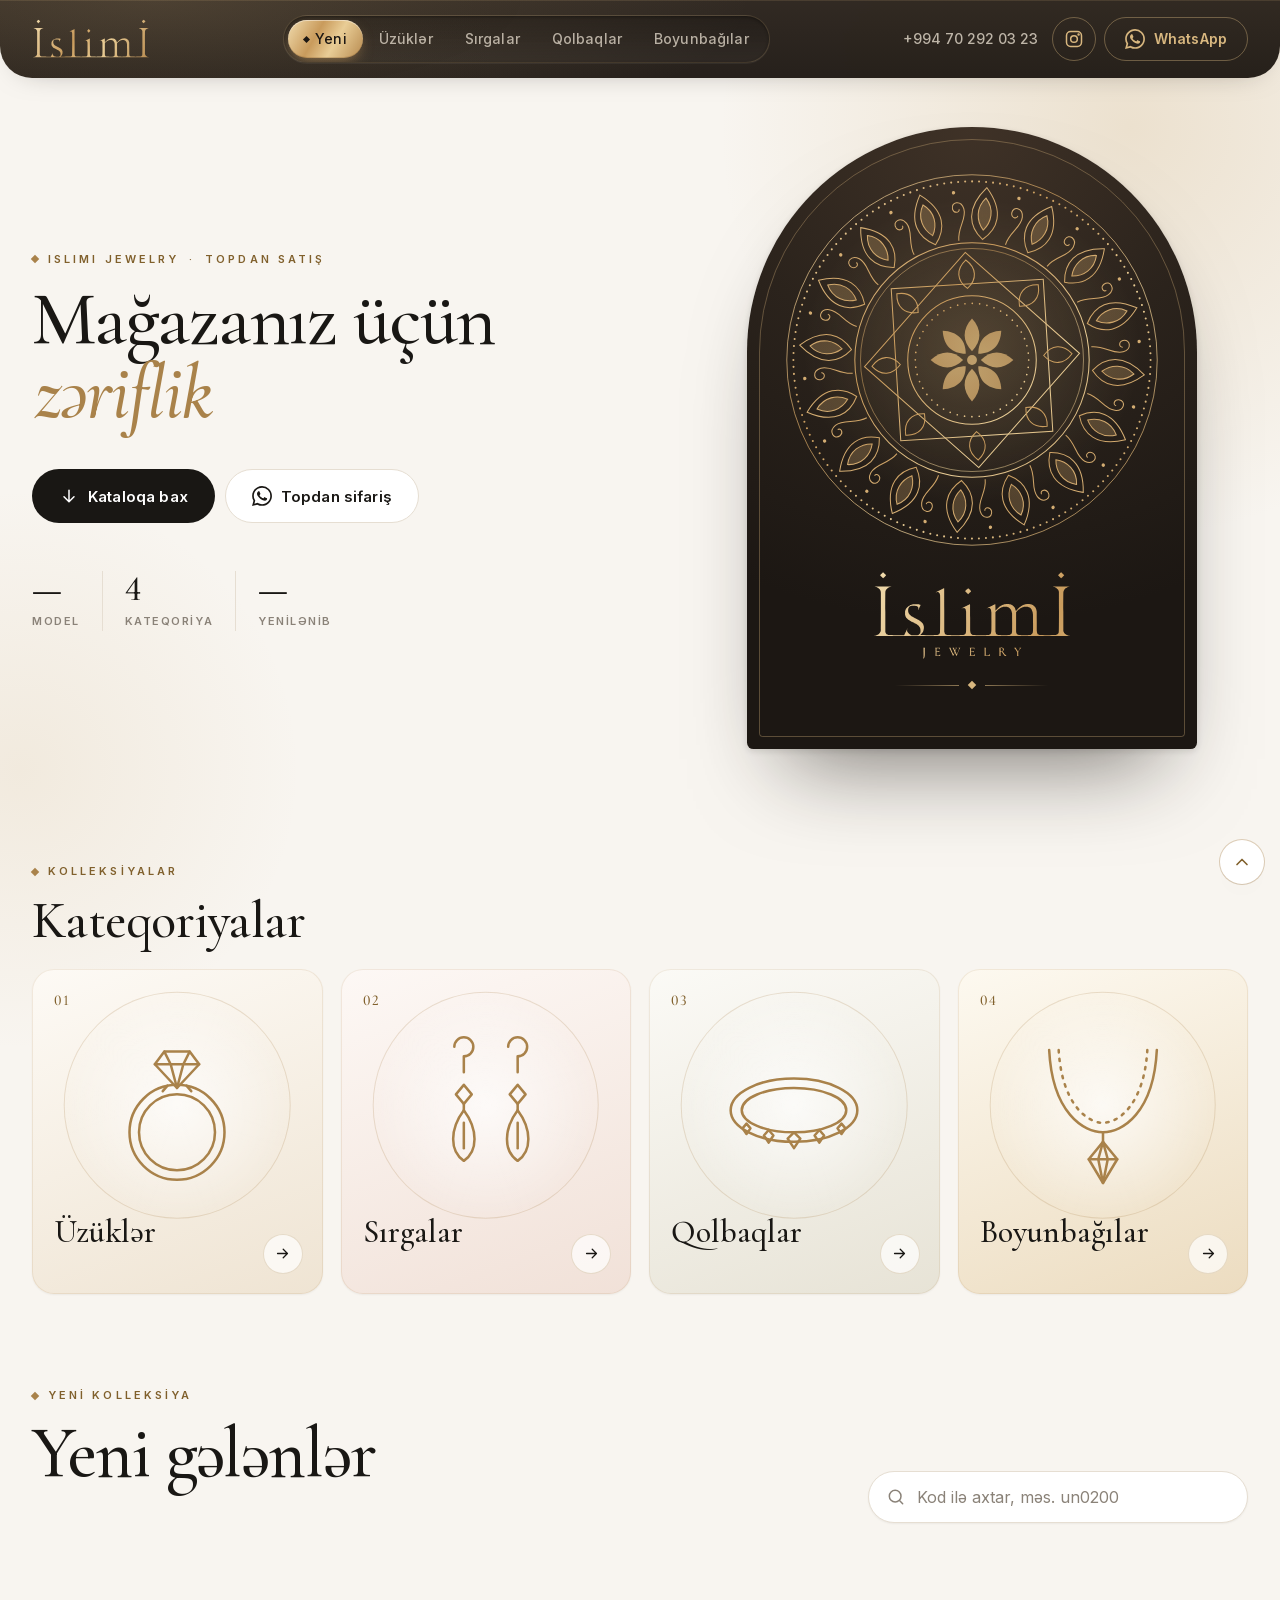
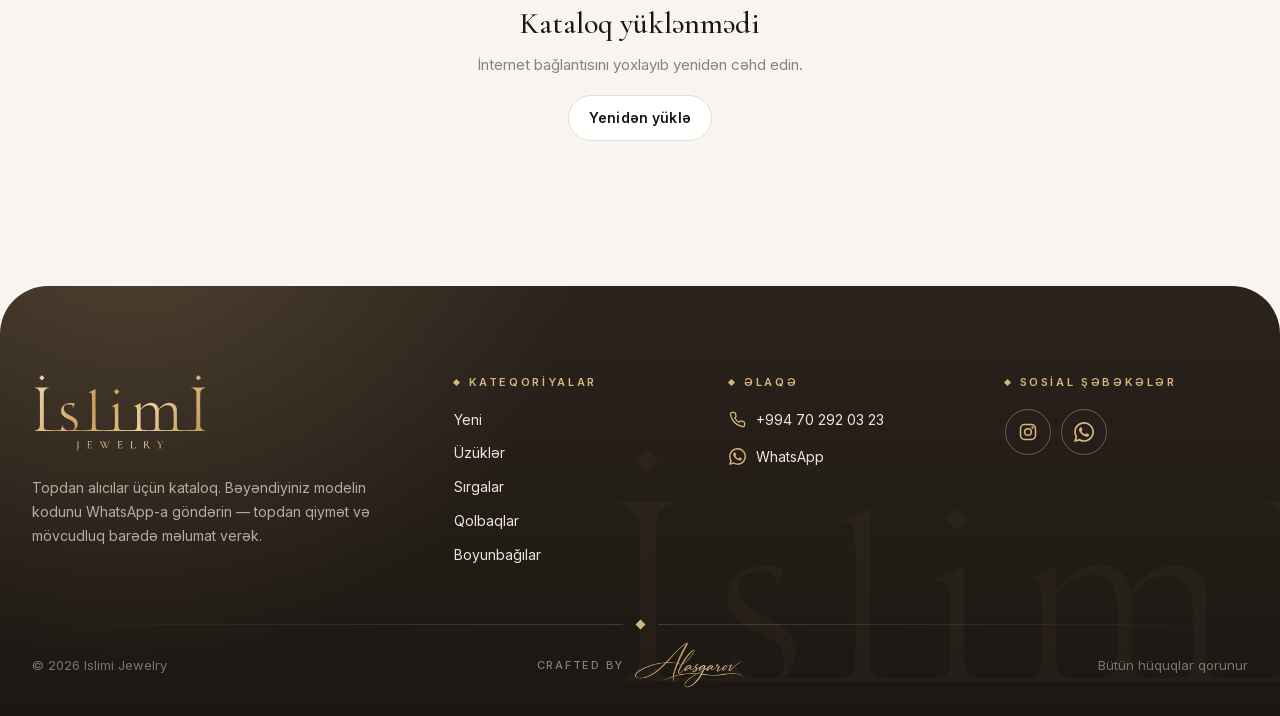
==== commit b0ee43f4: "Card posters: first-frame JPEG under each card video Worker: items.poster column (migration 0003), o" ====
--- a/index.html
+++ b/index.html
@@ -24,8 +24,8 @@
   <link rel="preconnect" href="https://video.islimi.az" />
   <link rel="preload" href="/assets/fonts/cormorant-garamond-v4.woff2" as="font" type="font/woff2" crossorigin />
   <link rel="preload" href="/assets/fonts/inter-v4.woff2" as="font" type="font/woff2" crossorigin />
-  <link rel="stylesheet" href="/assets/catalog.css?v=53ee7d32" />
-  <script defer src="/assets/catalog.js?v=e47c596d"></script>
+  <link rel="stylesheet" href="/assets/catalog.css?v=0b16a655" />
+  <script defer src="/assets/catalog.js?v=d04cd3a3"></script>
 
   <script type="text/javascript">
     (function(c,l,a,r,i,t,y){
--- a/assets/catalog.css
+++ b/assets/catalog.css
@@ -529,7 +529,13 @@
   box-shadow: var(--shadow-sm), inset 0 0 0 1px var(--line-2);
   transition: transform .45s var(--ease), box-shadow .45s var(--ease);
 }
-.card__media video { width: 100%; height: 100%; object-fit: cover; }
+.card__media video { position: relative; width: 100%; height: 100%; object-fit: cover; }
+/* Постер (первый кадр) лежит под видео; видео проявляется поверх, когда готово */
+.card__poster {
+  position: absolute; inset: 0; width: 100%; height: 100%; object-fit: cover;
+  transition: transform .9s var(--ease);
+}
+.media.has-poster::before { animation: none; background: #fff; }
 .card__view { /* «Bax» при наведении */
   position: absolute; right: 12px; bottom: 12px; z-index: 2;
   display: inline-flex; align-items: center; gap: 6px; height: 32px; padding: 0 12px; border-radius: 999px;
@@ -540,7 +546,7 @@
 .card__view .icon { width: 14px; height: 14px; }
 @media (hover: hover) {
   .card:hover .card__media { transform: translateY(-4px); box-shadow: var(--shadow-lg), inset 0 0 0 1px var(--line-2); }
-  .card:hover .card__media video { transform: scale(1.04); }
+  .card:hover .card__media video, .card:hover .card__poster { transform: scale(1.04); }
   .card:hover .card__view { opacity: 1; transform: none; }
 }
 
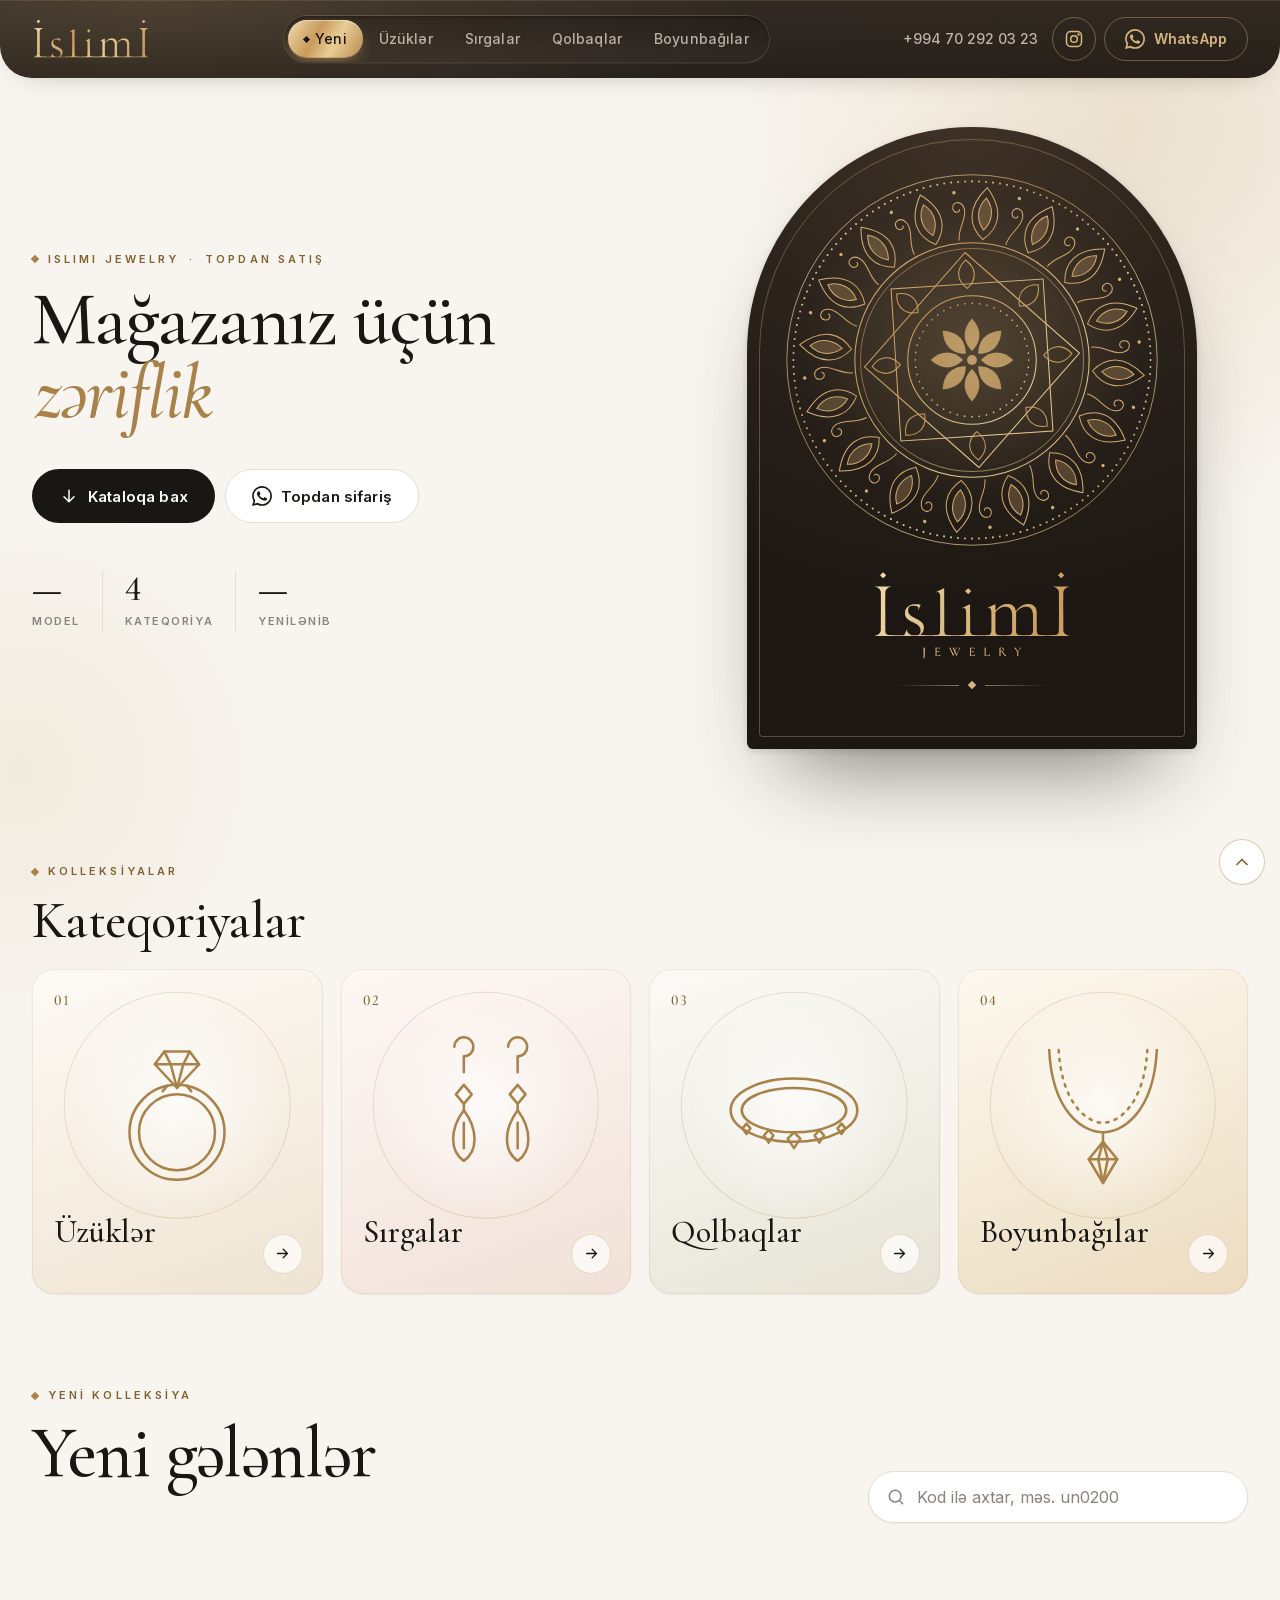
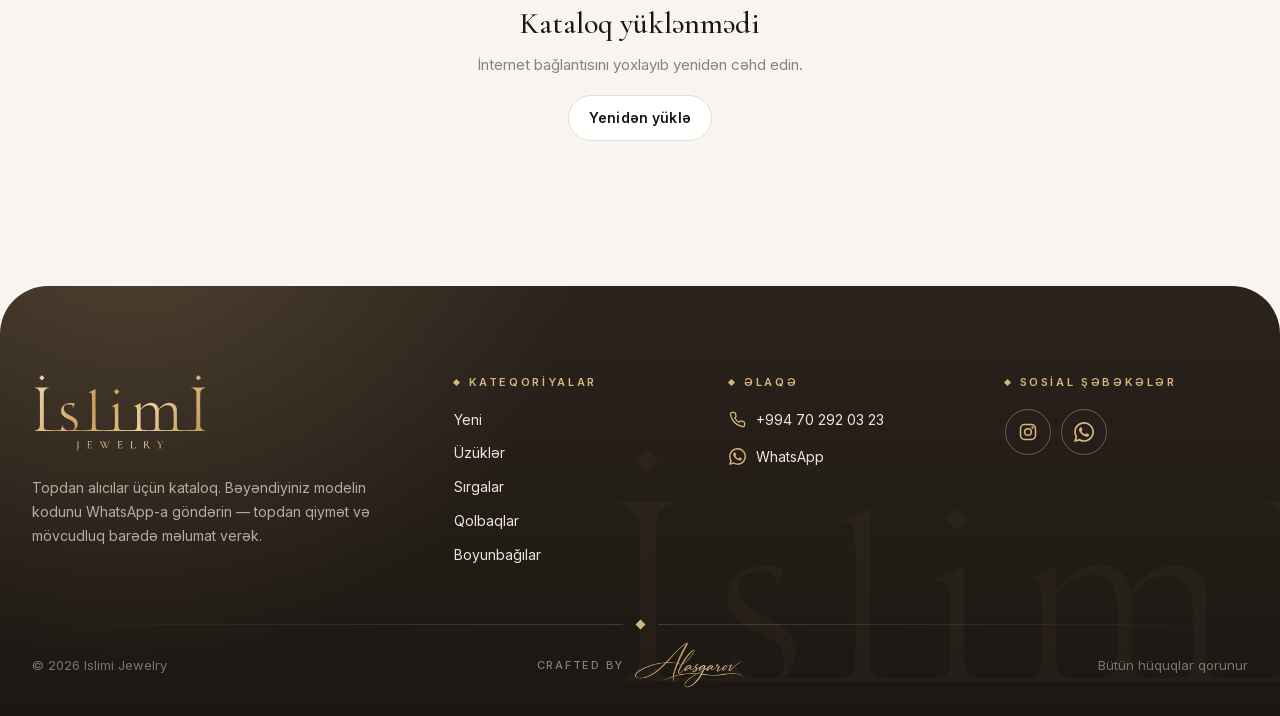
==== commit 5664caef: "Serve the API from catalog.islimi.az and give each model its own URL Worker routes catalog.islimi.az" ====
--- a/index.html
+++ b/index.html
@@ -20,12 +20,11 @@
   <link rel="icon" href="data:image/svg+xml,%3Csvg xmlns='http://www.w3.org/2000/svg' viewBox='0 0 64 64'%3E%3Crect width='64' height='64' rx='16' fill='%23191714'/%3E%3Crect x='23' y='23' width='18' height='18' fill='%23c9a76f' transform='rotate(45 32 32)'/%3E%3C/svg%3E" />
   <link rel="apple-touch-icon" href="/assets/apple-touch-icon.png" />
 
-  <link rel="preconnect" href="https://upload-to-r2.ramizagayev122.workers.dev" crossorigin />
   <link rel="preconnect" href="https://video.islimi.az" />
   <link rel="preload" href="/assets/fonts/cormorant-garamond-v4.woff2" as="font" type="font/woff2" crossorigin />
   <link rel="preload" href="/assets/fonts/inter-v4.woff2" as="font" type="font/woff2" crossorigin />
   <link rel="stylesheet" href="/assets/catalog.css?v=0b16a655" />
-  <script defer src="/assets/catalog.js?v=d04cd3a3"></script>
+  <script defer src="/assets/catalog.js?v=7f96e707"></script>
 
   <script type="text/javascript">
     (function(c,l,a,r,i,t,y){
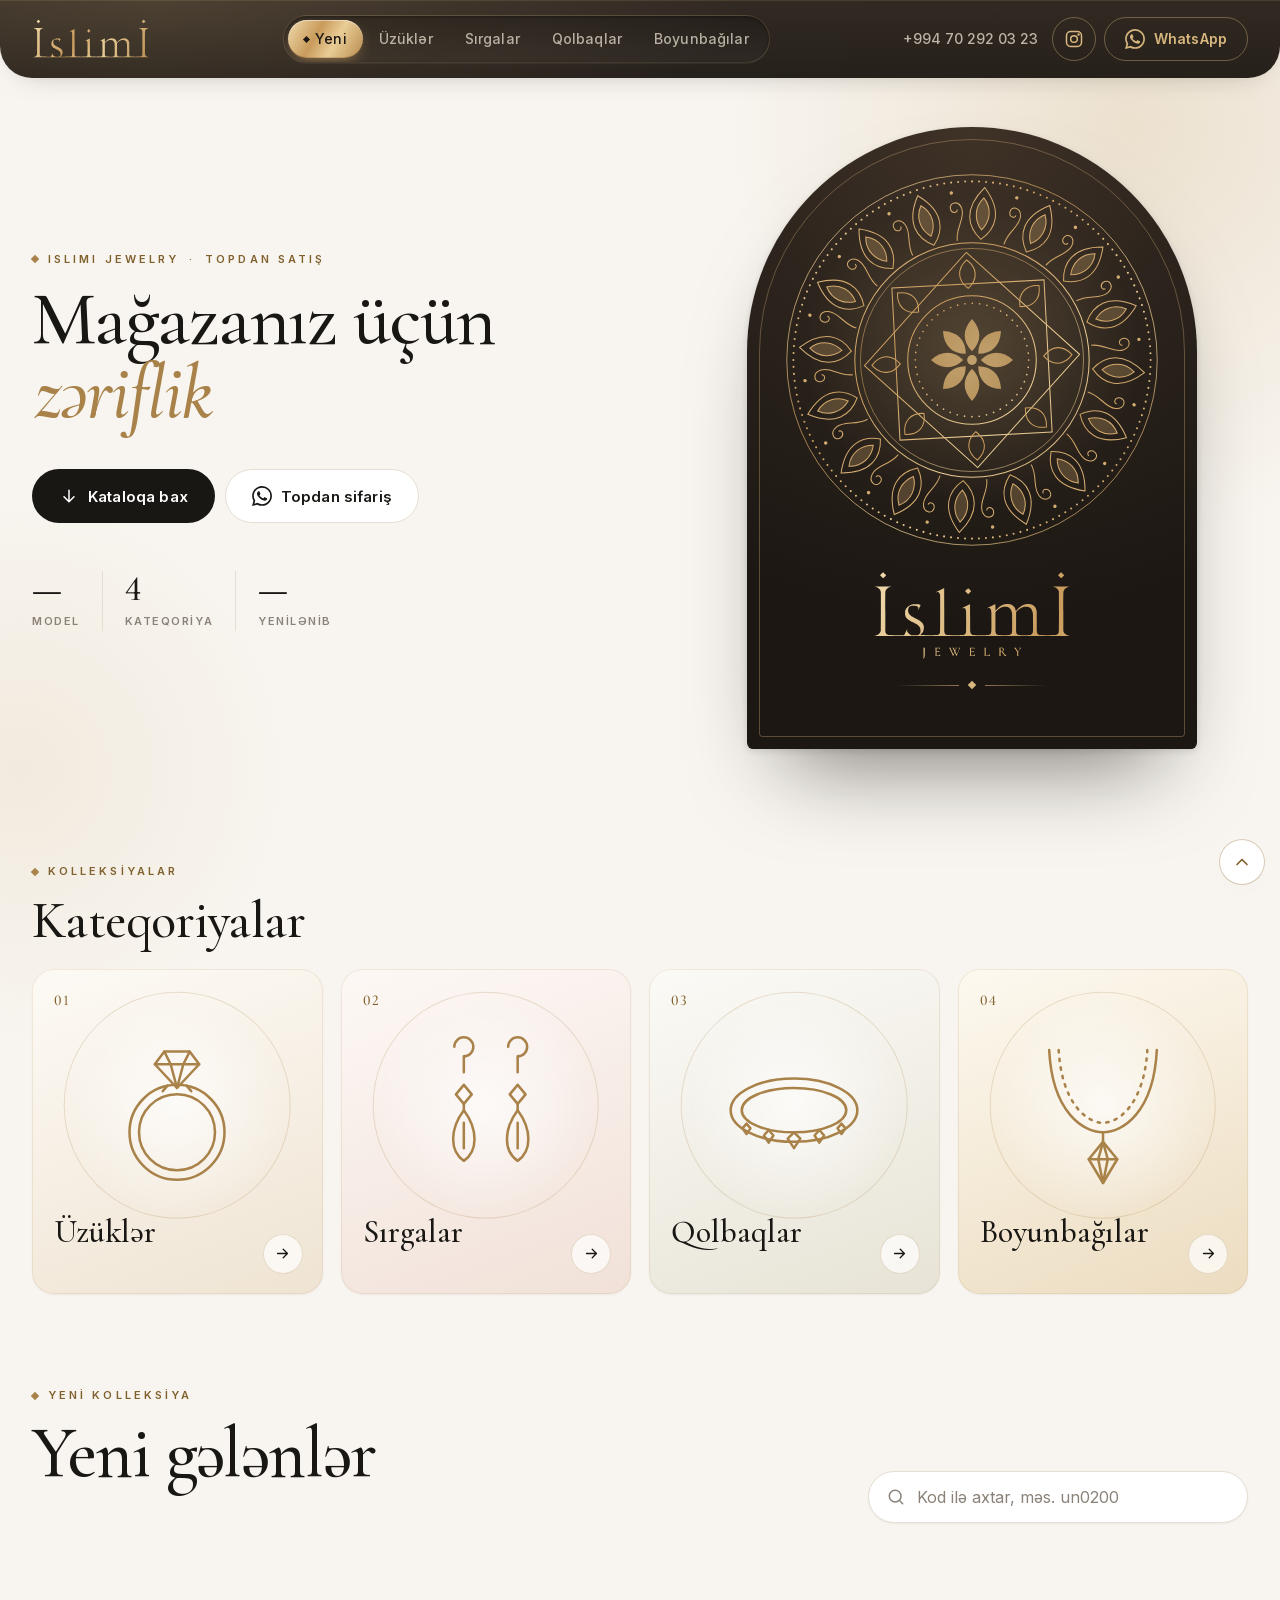
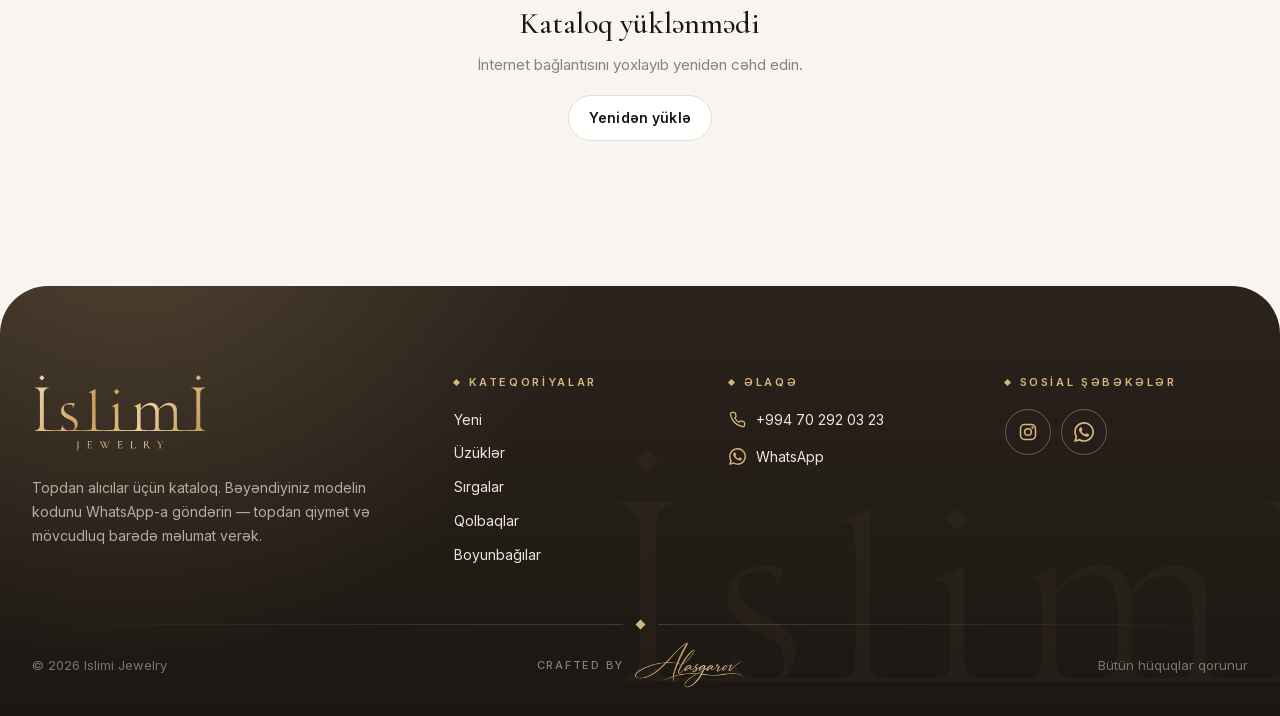
==== commit e396a2dd: "Hide native player controls in the product viewer iOS dims the whole video while its controls are on" ====
--- a/index.html
+++ b/index.html
@@ -23,8 +23,8 @@
   <link rel="preconnect" href="https://video.islimi.az" />
   <link rel="preload" href="/assets/fonts/cormorant-garamond-v4.woff2" as="font" type="font/woff2" crossorigin />
   <link rel="preload" href="/assets/fonts/inter-v4.woff2" as="font" type="font/woff2" crossorigin />
-  <link rel="stylesheet" href="/assets/catalog.css?v=0b16a655" />
-  <script defer src="/assets/catalog.js?v=7f96e707"></script>
+  <link rel="stylesheet" href="/assets/catalog.css?v=079d27b0" />
+  <script defer src="/assets/catalog.js?v=df672673"></script>
 
   <script type="text/javascript">
     (function(c,l,a,r,i,t,y){
@@ -229,7 +229,7 @@
     <div class="lb__panel">
       <button class="lb__close" type="button" data-close aria-label="Bağla"><svg class="icon" viewBox="0 0 24 24" fill="none" stroke="currentColor" stroke-width="2" stroke-linecap="round" stroke-linejoin="round" aria-hidden="true"><path d="M6 6l12 12M18 6 6 18"/></svg></button>
       <div class="lb__media">
-        <video id="lbVideo" playsinline muted loop controls></video>
+        <video id="lbVideo" playsinline muted loop tabindex="0" aria-label="Video: oynat və ya dayandır"></video>
         <button class="lb__nav lb__nav--prev" id="lbPrev" type="button" aria-label="Əvvəlki"><svg class="icon" viewBox="0 0 24 24" fill="none" stroke="currentColor" stroke-width="2" stroke-linecap="round" stroke-linejoin="round" aria-hidden="true"><path d="m15 18-6-6 6-6"/></svg></button>
         <button class="lb__nav lb__nav--next" id="lbNext" type="button" aria-label="Növbəti"><svg class="icon" viewBox="0 0 24 24" fill="none" stroke="currentColor" stroke-width="2" stroke-linecap="round" stroke-linejoin="round" aria-hidden="true"><path d="m9 18 6-6-6-6"/></svg></button>
         <span class="lb__counter" id="lbCounter"></span>
--- a/assets/catalog.css
+++ b/assets/catalog.css
@@ -830,6 +830,17 @@
 }
 .lb__media { position: relative; background: #fff; aspect-ratio: 1 / 1; max-height: calc(100vh - 48px); }
 .lb__media video { width: 100%; height: 100%; object-fit: contain; background: #fff; }
+.lb__media video::-webkit-media-controls-start-playback-button { display: none !important; -webkit-appearance: none; } /* вместо него свой .lb__play */
+.lb__media video { cursor: pointer; -webkit-tap-highlight-color: transparent; }
+.lb__play { /* значок «пуск» — только пока видео на паузе, без затемнения */
+  position: absolute; top: 50%; left: 50%; z-index: 2; translate: -50% -50%;
+  width: 64px; height: 64px; border-radius: 50%; display: grid; place-items: center;
+  background: rgba(255, 255, 255, .9); color: var(--ink);
+  box-shadow: 0 0 0 1px var(--line-2), 0 10px 24px -12px rgba(0, 0, 0, .4);
+  pointer-events: none; opacity: 0; scale: .9; transition: opacity .2s, scale .2s var(--ease);
+}
+.lb__play.is-on { opacity: 1; scale: 1; }
+.lb__play .icon { width: 26px; height: 26px; margin-left: 3px; }
 .lb__low { /* лёгкая копия поверх полного видео, пока то грузится */
   position: absolute; top: 0; left: 0; /* у <video> top+bottom не растягивают — только явная высота */
   pointer-events: none; opacity: 0; transition: opacity .35s var(--ease);
